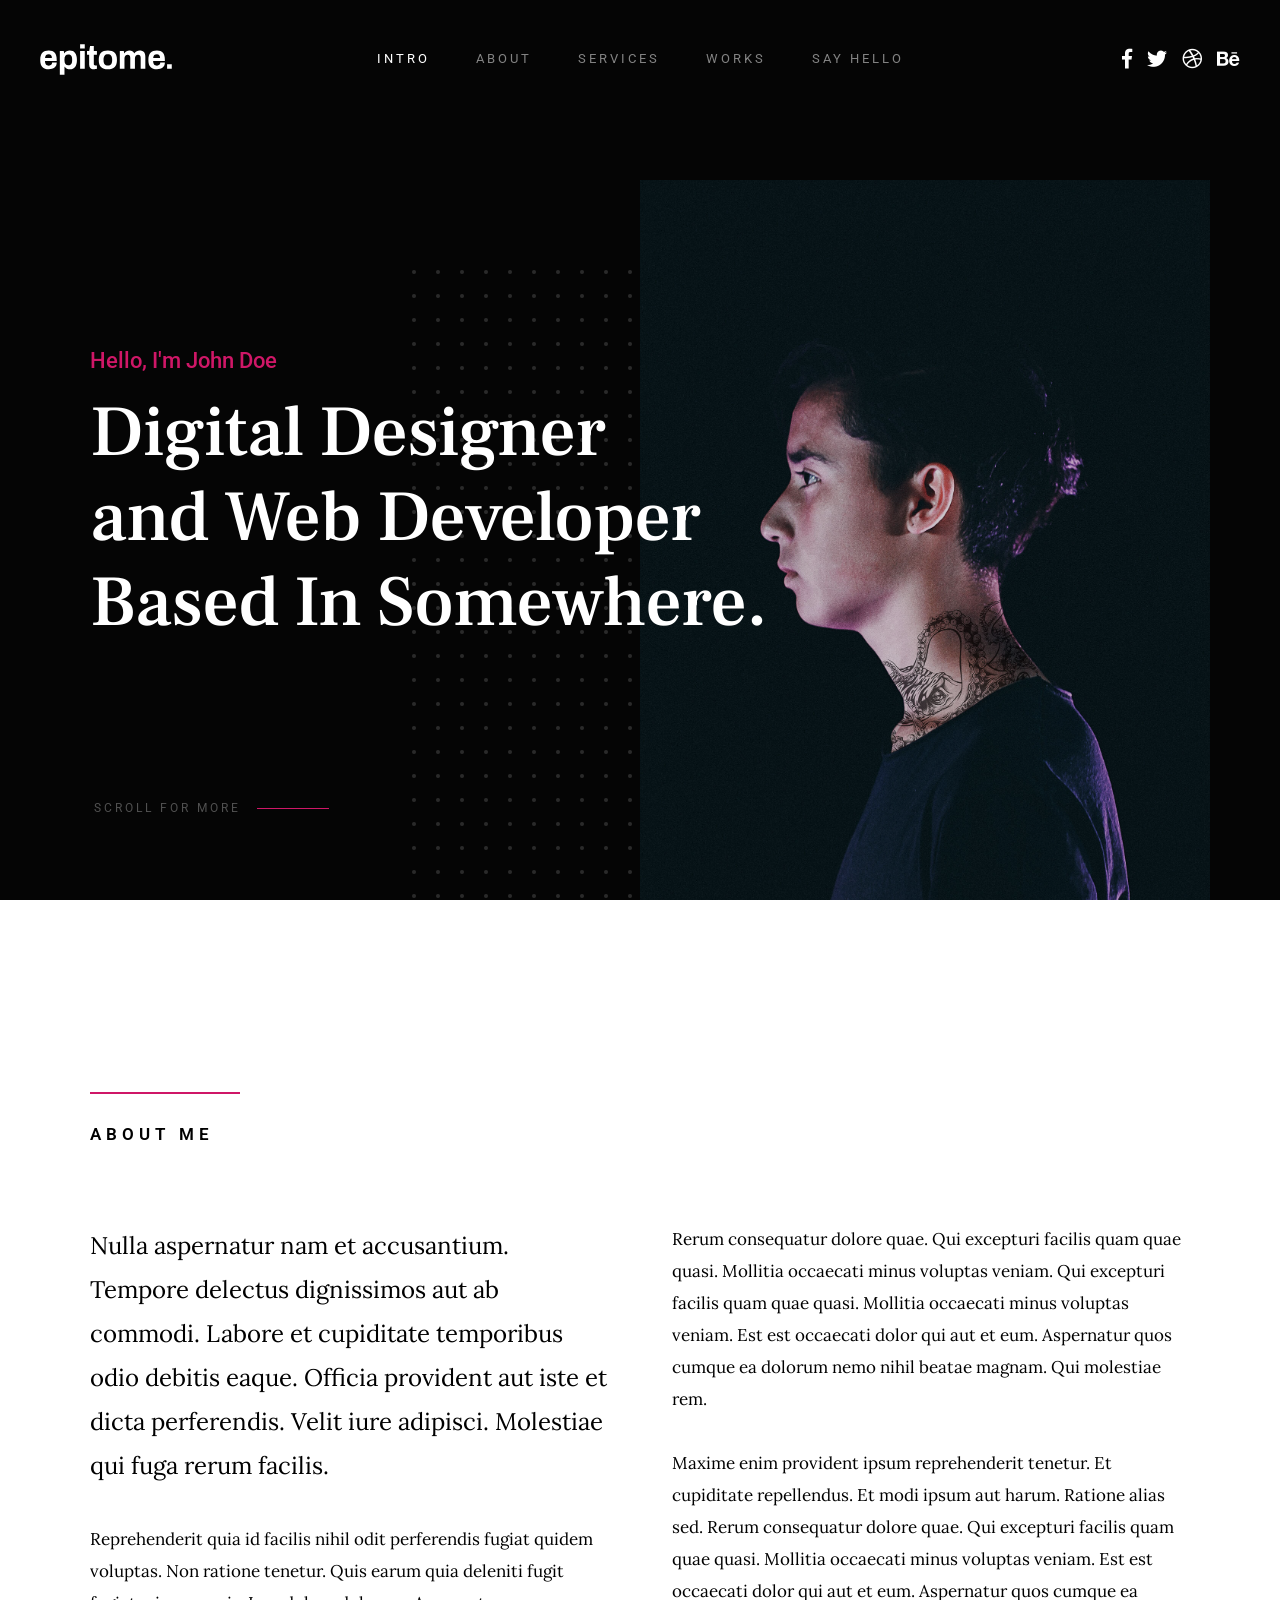
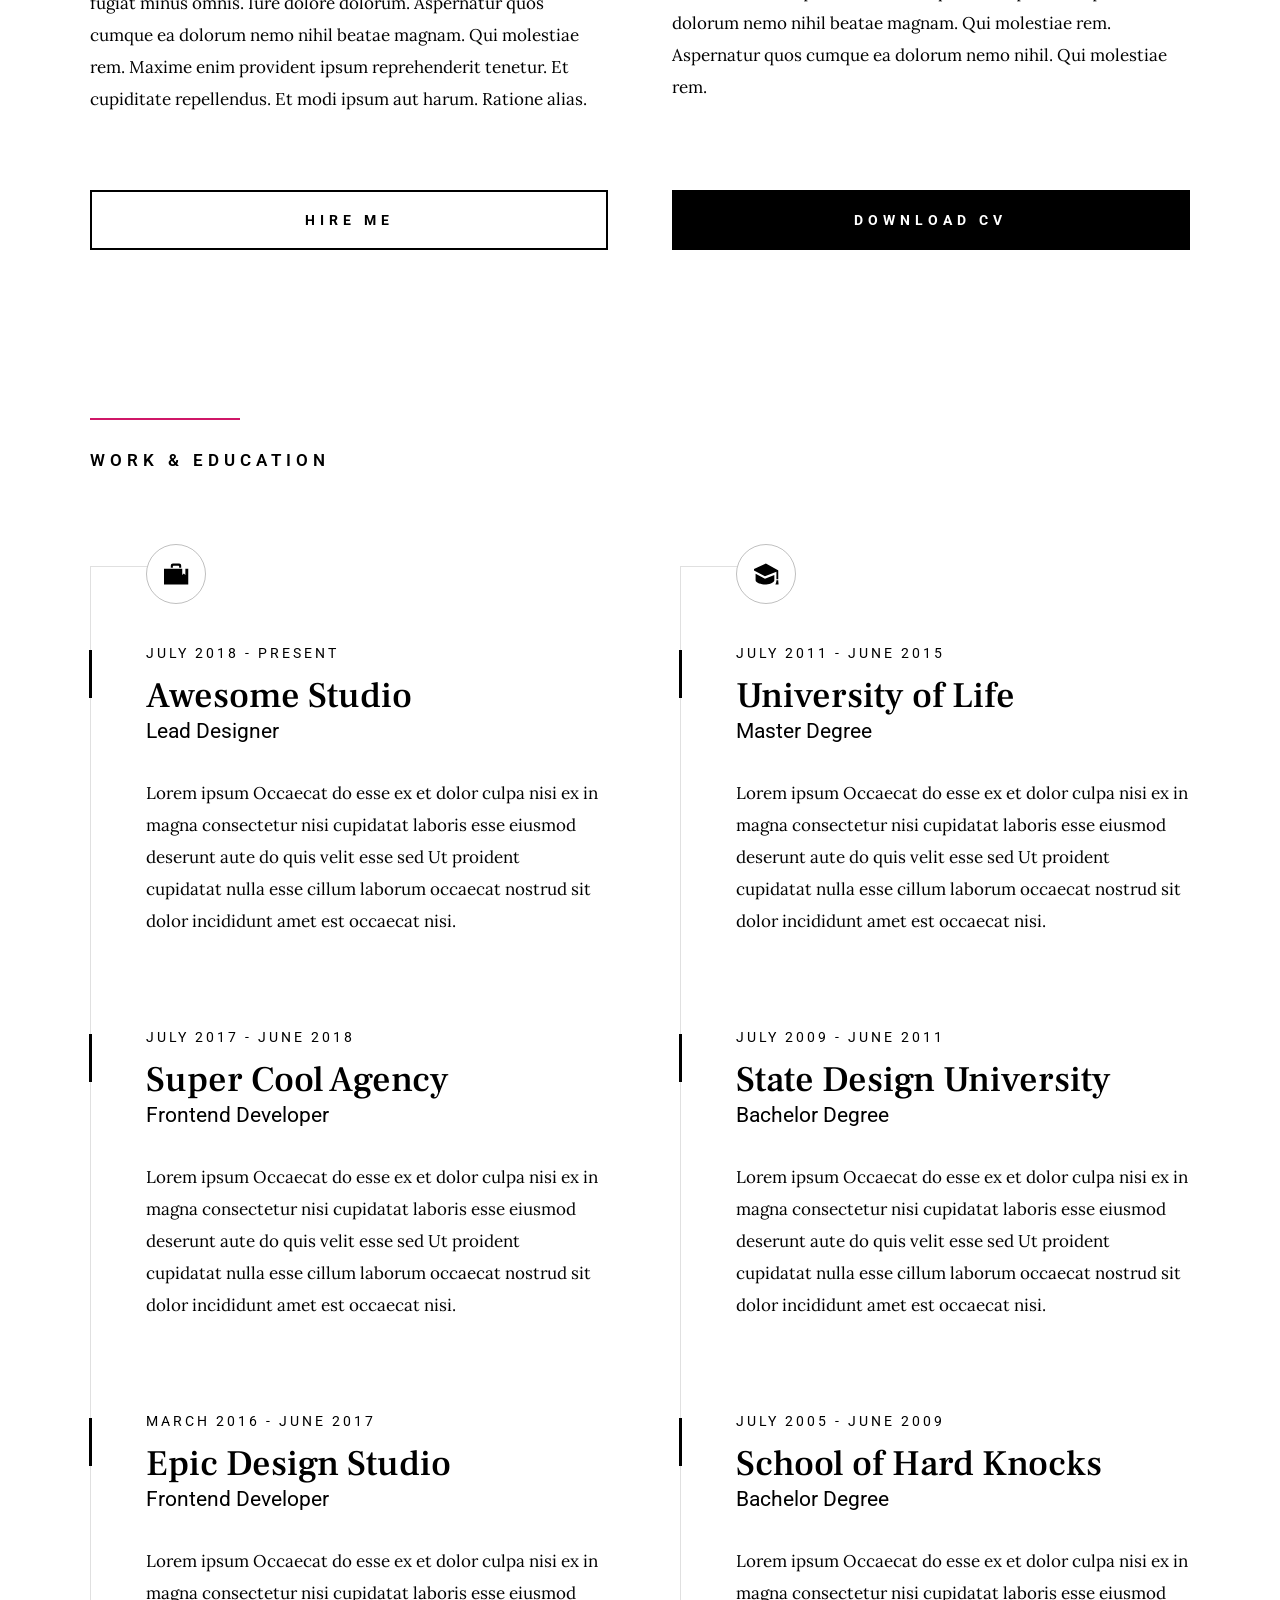
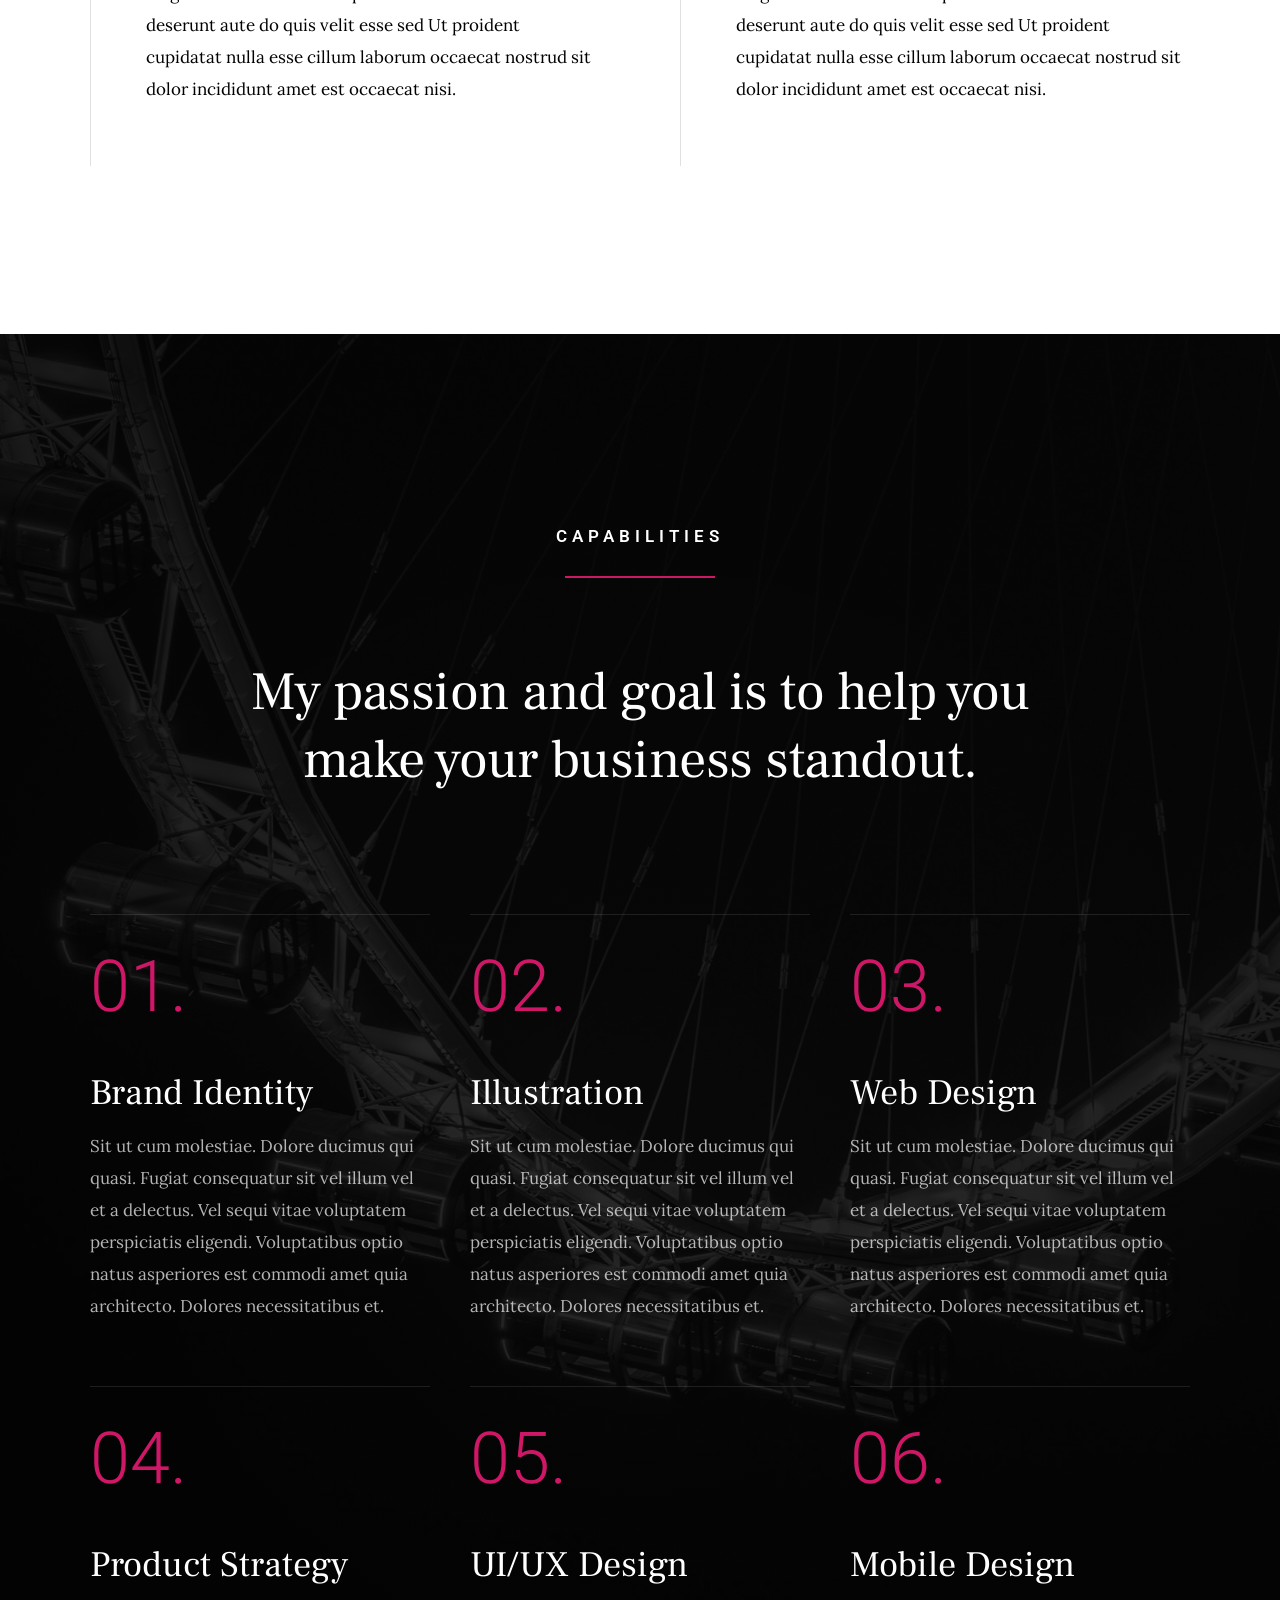
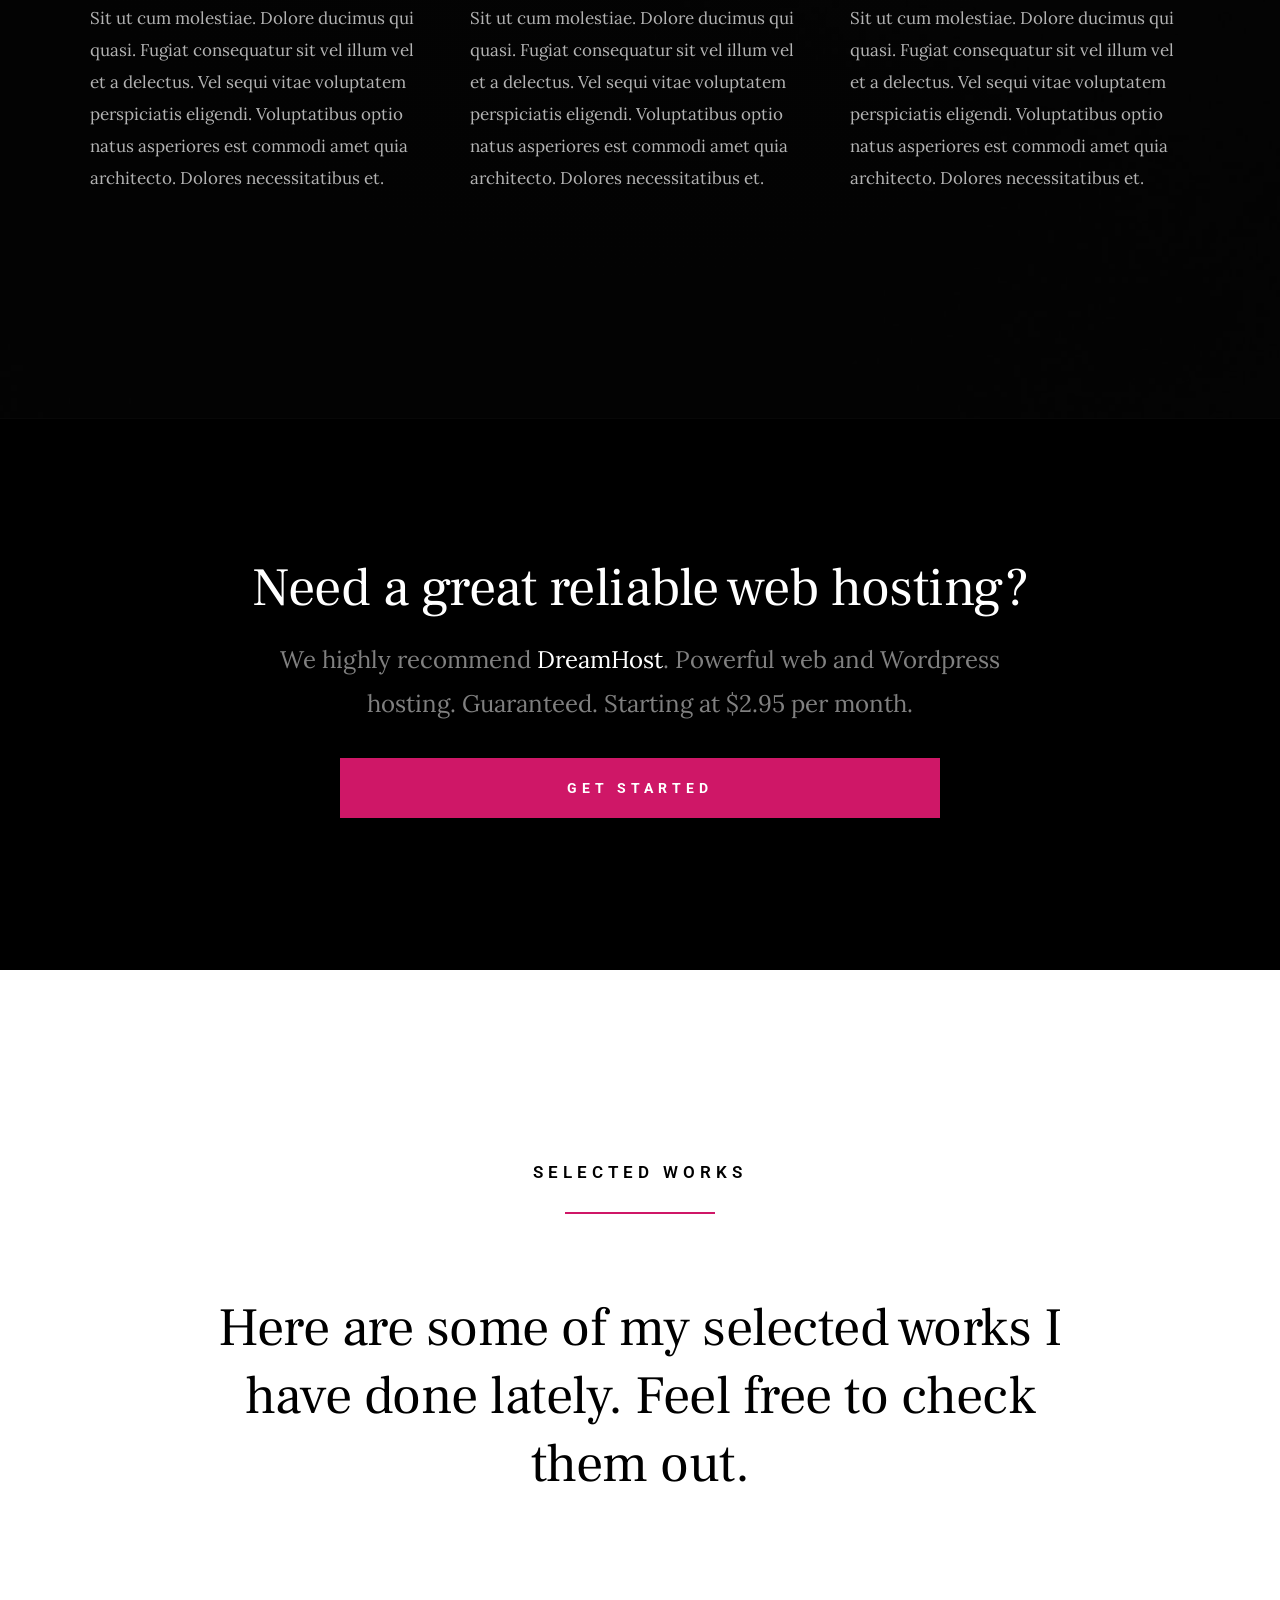
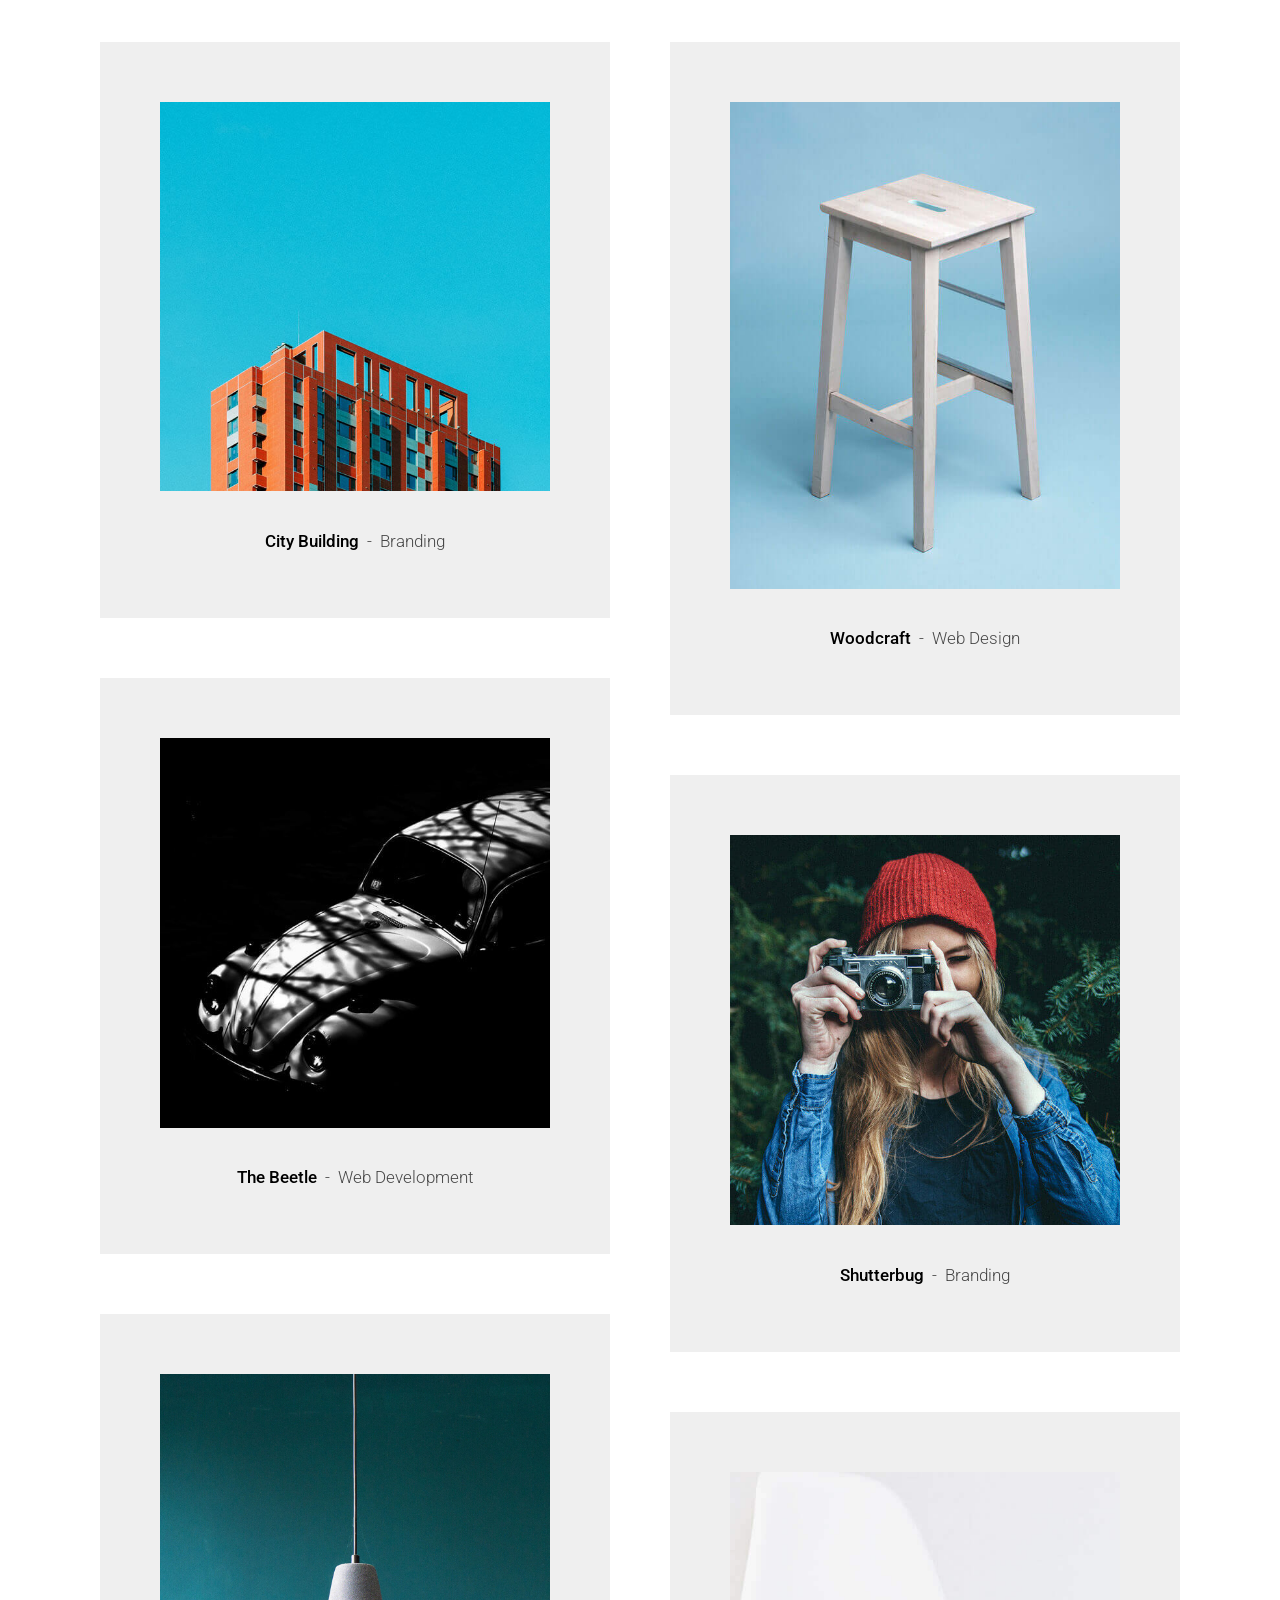
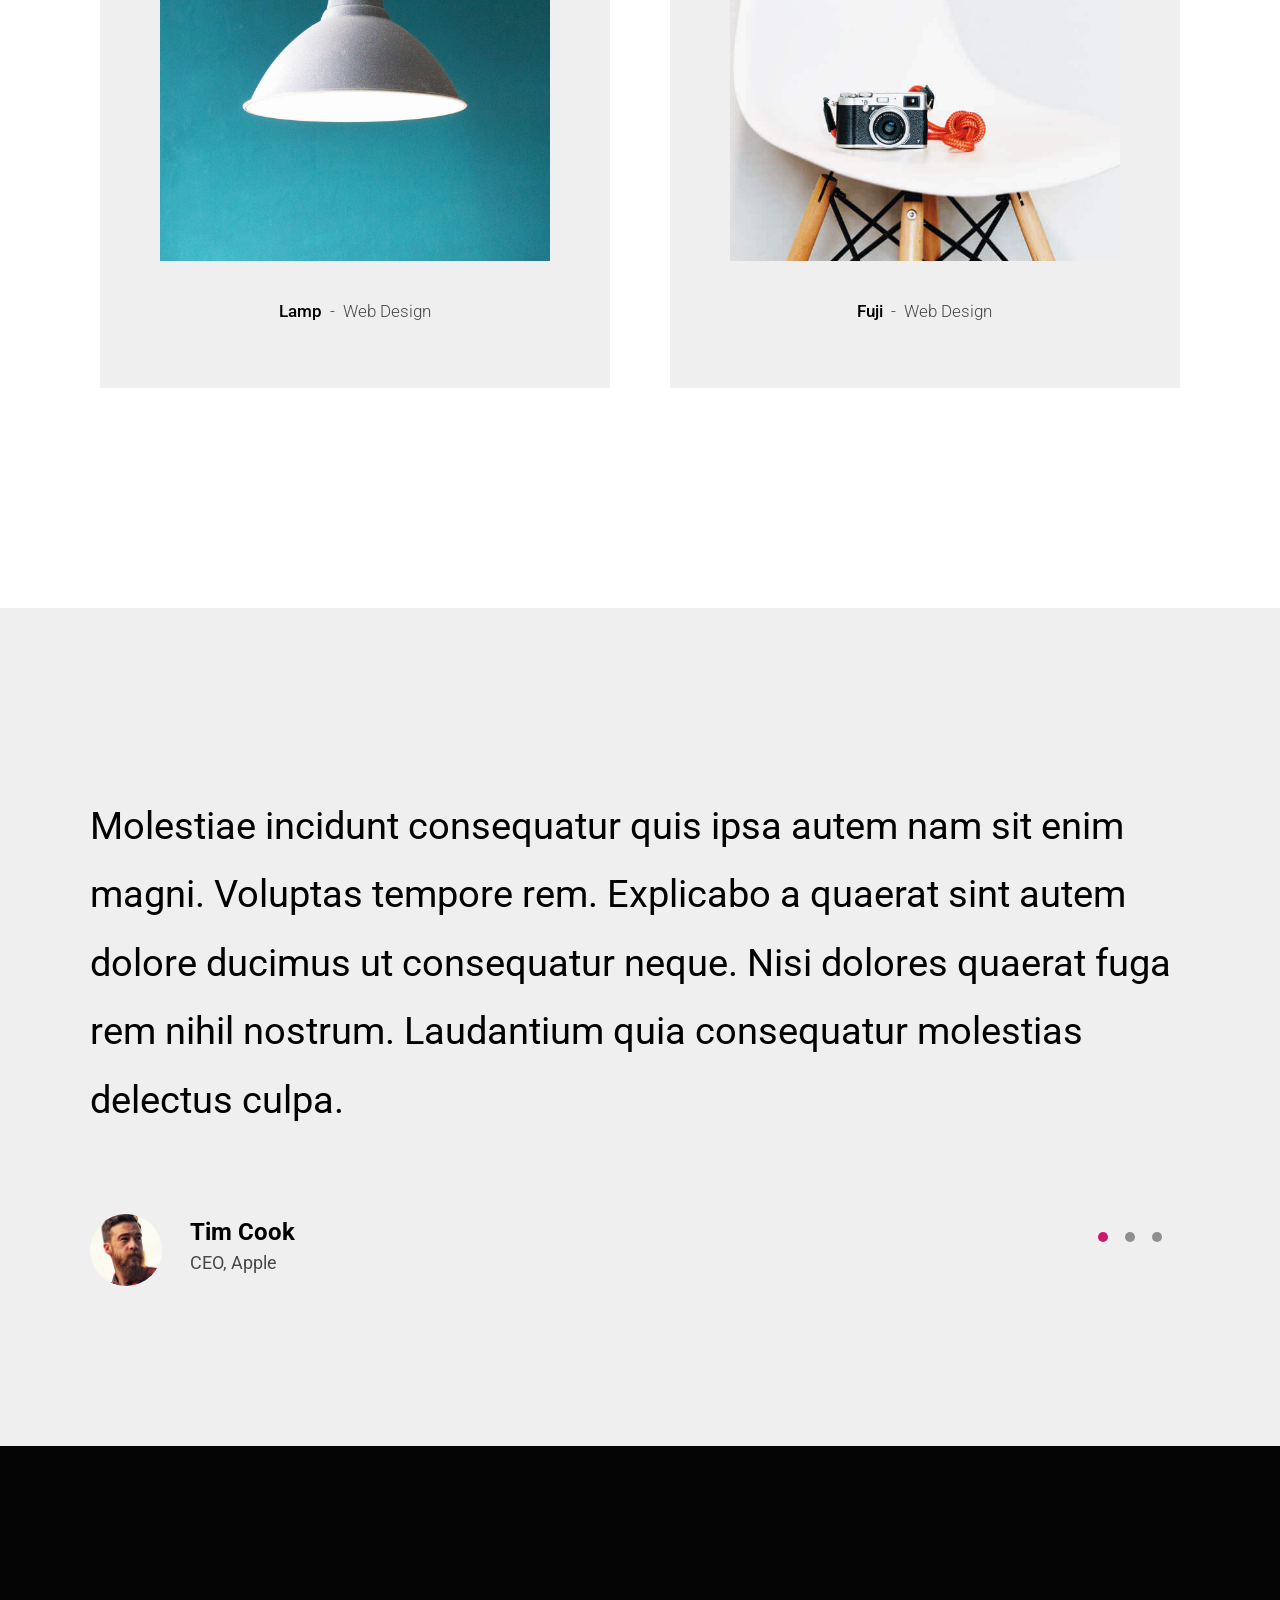
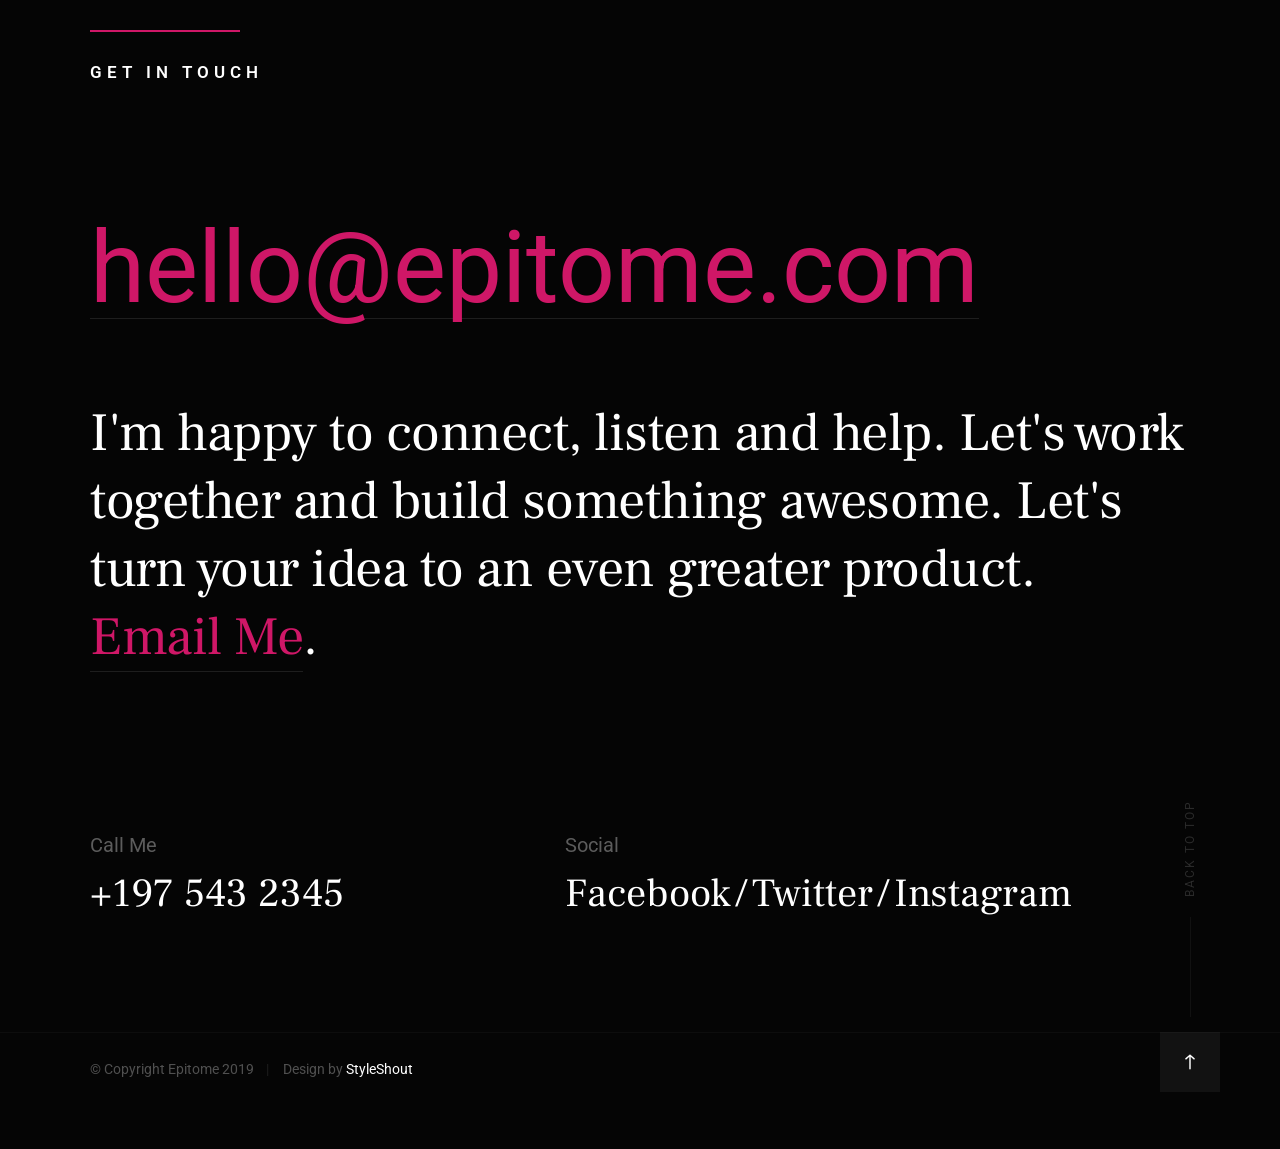
==== index.html @ 7c463dcb "pulled info" ====
<!DOCTYPE html>
<html class="no-js" lang="en">
<head>

    <!--- basic page needs
    ================================================== -->
    <meta charset="utf-8">
    <title>Epitome</title>
    <meta name="description" content="">
    <meta name="author" content="">

    <!-- mobile specific metas
    ================================================== -->
    <meta name="viewport" content="width=device-width, initial-scale=1">

    <!-- CSS
    ================================================== -->
    <link rel="stylesheet" href="css/base.css">
    <link rel="stylesheet" href="css/vendor.css">
    <link rel="stylesheet" href="css/main.css">

    <!-- script
    ================================================== -->
    <script src="js/modernizr.js"></script>
    <script src="js/pace.min.js"></script>

    <!-- favicons
    ================================================== -->
    <link rel="apple-touch-icon" sizes="180x180" href="apple-touch-icon.png">
    <link rel="icon" type="image/png" sizes="32x32" href="favicon-32x32.png">
    <link rel="icon" type="image/png" sizes="16x16" href="favicon-16x16.png">
    <link rel="manifest" href="site.webmanifest">

</head>

<body id="top">

    <div id="preloader">
        <div id="loader"></div>
    </div>

    <!-- site header
    ================================================== -->
    <header class="s-header">

        <div class="header-logo">
            <a class="site-logo" href="index.html">
                <img src="images/logo.svg" alt="Homepage">
            </a>
        </div>

        <nav class="header-nav-wrap">
            <ul class="header-main-nav">
                <li class="current"><a class="smoothscroll" href="#intro" title="intro">Intro</a></li>
                <li><a class="smoothscroll" href="#about" title="about">About</a></li>
                <li><a class="smoothscroll" href="#services" title="services">Services</a></li>
                <li><a class="smoothscroll" href="#works" title="works">Works</a></li>
                <li><a class="smoothscroll" href="#contact" title="contact us">Say Hello</a></li>	
            </ul>

            <ul class="header-social">
                <li><a href="#0"><i class="fab fa-facebook-f" aria-hidden="true"></i></a></li>
                <li><a href="#0"><i class="fab fa-twitter" aria-hidden="true"></i></a></li>
                <li><a href="#0"><i class="fab fa-dribbble" aria-hidden="true"></i></a></li>
                <li><a href="#0"><i class="fab fa-behance" aria-hidden="true"></i></a></li>
            </ul>
        </nav>

        <a class="header-menu-toggle" href="#"><span>Menu</span></a>

    </header> <!-- end s-header -->


    <!-- intro
    ================================================== -->
    <section id="intro" class="s-intro target-section">

        <div class="row intro-content">

            <div class="column large-9 mob-full intro-text">
                <h3>Hello, I'm John Doe</h3>
                <h1>
                    Digital Designer <br>
                    and Web Developer <br>
                    Based In Somewhere.
                </h1>
            </div>

            <div class="intro-scroll">
                <a href="#about" class="intro-scroll-link smoothscroll">
                    Scroll For More
                </a>
            </div>

            <div class="intro-grid"></div>
            <div class="intro-pic"></div>

        </div> <!-- end row -->

    </section> <!-- end intro -->


    <!-- about
    ================================================== -->
    <section id="about" class="s-about target-section">

        <div class="about-me">

            <div class="row heading-block" data-aos="fade-up">
                <div class="column large-full">
                    <h2 class="section-heading">About Me</h2>
                </div>
            </div>

            <div class="row about-me__content" data-aos="fade-up">
                <div class="column large-full about-me__text">
                    <p class="lead">
                    Nulla aspernatur nam et accusantium. Tempore delectus dignissimos aut
                    ab commodi. Labore et cupiditate temporibus odio debitis eaque. 
                    Officia provident aut iste et dicta perferendis. Velit iure adipisci. 
                    Molestiae qui fuga rerum facilis.
                    </p>

                    <p>
                    Reprehenderit quia id facilis nihil odit perferendis fugiat quidem voluptas. 
                    Non ratione tenetur. Quis earum quia deleniti fugit fugiat minus omnis. 
                    Iure dolore dolorum. Aspernatur quos cumque ea dolorum nemo nihil 
                    beatae magnam. Qui molestiae rem. Maxime enim provident ipsum reprehenderit tenetur. Et cupiditate 
                    repellendus. Et modi ipsum aut harum. Ratione alias.
                    </p>

                    <p>
                    Rerum consequatur dolore quae.
                    Qui excepturi facilis quam quae quasi. Mollitia occaecati minus voluptas veniam.
                    Qui excepturi facilis quam quae quasi. Mollitia occaecati minus voluptas veniam. Est est occaecati dolor 
                    qui aut et eum. Aspernatur quos cumque ea dolorum nemo nihil 
                    beatae magnam. Qui molestiae rem.
                    </p>

                    <p>
                    Maxime enim provident ipsum reprehenderit tenetur. Et cupiditate 
                    repellendus. Et modi ipsum aut harum. Ratione alias sed. Rerum 
                    consequatur dolore quae. Qui excepturi facilis quam quae quasi. 
                    Mollitia occaecati minus voluptas veniam. Est est occaecati dolor 
                    qui aut et eum. Aspernatur quos cumque ea dolorum nemo nihil 
                    beatae magnam. Qui molestiae rem. Aspernatur quos cumque ea dolorum 
                    nemo nihil. Qui molestiae rem.
                    </p>
                </div>
            </div>
    
            <div class="row about-me__buttons">
                <div class="column large-half tab-full" data-aos="fade-up">
                    <a href="#0" class="btn btn--stroke full-width">Hire Me</a>
                </div>
                <div class="column large-half tab-full" data-aos="fade-up">
                    <a href="#0" class="btn btn--primary full-width">Download CV</a>
                </div>
            </div>

        </div> <!-- end about-me -->

        <div class="about-experience">

            <div class="row heading-block" data-aos="fade-up">
                <div class="column large-full">
                    <h2 class="section-heading">Work & Education</h2>
                </div>
            </div>

            <div class="row about-experience__timeline">

                <div class="column large-half tab-full" data-aos="fade-up">
                    <div class="timeline">

                        <div class="timeline__icon-wrap">
                            <span class="timeline__icon timeline__icon--work"></span>
                        </div>

                        <div class="timeline__block">
                            <div class="timeline__bullet"></div>
                            <div class="timeline__header">
                                <p class="timeline__timeframe">July 2018 - Present</p>
                                <h3 class="item-title">Awesome Studio</h3>
                                <h5>Lead Designer</h5>
                            </div>
                            <div class="timeline__desc">
                                <p>Lorem ipsum Occaecat do esse ex et dolor culpa nisi ex in magna consectetur nisi cupidatat laboris esse eiusmod deserunt aute do quis velit esse sed Ut proident cupidatat nulla esse cillum laborum occaecat nostrud sit dolor incididunt amet est occaecat nisi.</p>
                            </div>
                        </div>

                        <div class="timeline__block">
                            <div class="timeline__bullet"></div>
                            <div class="timeline__header">
                                <p class="timeline__timeframe">July 2017 - June 2018</p>
                                <h3 class="item-title">Super Cool Agency</h3>
                                <h5>Frontend Developer</h5>
                            </div>
                            <div class="timeline__desc">
                                <p>Lorem ipsum Occaecat do esse ex et dolor culpa nisi ex in magna consectetur nisi cupidatat laboris esse eiusmod deserunt aute do quis velit esse sed Ut proident cupidatat nulla esse cillum laborum occaecat nostrud sit dolor incididunt amet est occaecat nisi.</p>
                            </div>
                        </div>

                        <div class="timeline__block">
                            <div class="timeline__bullet"></div>
                            <div class="timeline__header">
                                <p class="timeline__timeframe">March 2016 - June 2017</p>
                                <h3 class="item-title">Epic Design Studio</h3>
                                <h5>Frontend Developer</h5>
                            </div>
                            <div class="timeline__desc">
                                <p>Lorem ipsum Occaecat do esse ex et dolor culpa nisi ex in magna consectetur nisi cupidatat laboris esse eiusmod deserunt aute do quis velit esse sed Ut proident cupidatat nulla esse cillum laborum occaecat nostrud sit dolor incididunt amet est occaecat nisi.</p>
                            </div>
                        </div>

                    </div>
                </div>

                <div class="column large-half tab-full" data-aos="fade-up">
                    <div class="timeline">

                        <div class="timeline__icon-wrap">
                            <span class="timeline__icon timeline__icon--education"></span>
                        </div>

                        <div class="timeline__block">
                            <div class="timeline__bullet"></div>
                            <div class="timeline__header">
                                <p class="timeline__timeframe">July 2011 - June 2015</p>
                                <h3 class="item-title">University of Life</h3>
                                <h5>Master Degree</h5>
                            </div>
                            <div class="timeline__desc">
                                <p>Lorem ipsum Occaecat do esse ex et dolor culpa nisi ex in magna consectetur nisi cupidatat laboris esse eiusmod deserunt aute do quis velit esse sed Ut proident cupidatat nulla esse cillum laborum occaecat nostrud sit dolor incididunt amet est occaecat nisi.</p>
                            </div>
                        </div>

                        <div class="timeline__block">
                            <div class="timeline__bullet"></div>
                            <div class="timeline__header">
                                <p class="timeline__timeframe">July 2009 - June 2011</p>
                                <h3 class="item-title">State Design University</h3>
                                <h5>Bachelor Degree</h5>
                            </div>
                            <div class="timeline__desc">
                                <p>Lorem ipsum Occaecat do esse ex et dolor culpa nisi ex in magna consectetur nisi cupidatat laboris esse eiusmod deserunt aute do quis velit esse sed Ut proident cupidatat nulla esse cillum laborum occaecat nostrud sit dolor incididunt amet est occaecat nisi.</p>
                            </div>
                        </div>

                        <div class="timeline__block">
                            <div class="timeline__bullet"></div>
                            <div class="timeline__header">
                                <p class="timeline__timeframe">July 2005 - June 2009</p>
                                <h3 class="item-title">School of Hard Knocks</h3>
                                <h5>Bachelor Degree</h5>
                            </div>
                            <div class="timeline__desc">
                                <p>Lorem ipsum Occaecat do esse ex et dolor culpa nisi ex in magna consectetur nisi cupidatat laboris esse eiusmod deserunt aute do quis velit esse sed Ut proident cupidatat nulla esse cillum laborum occaecat nostrud sit dolor incididunt amet est occaecat nisi.</p>
                            </div>
                        </div>

                    </div>
                </div>
            </div>

        </div> <!-- end about-experience -->

    </section> <!-- end s-about -->


    <!-- services
    ================================================== -->
    <section id="services" class="s-services ss-dark target-section">

        <div class="shadow-overlay"></div>

        <div class="row heading-block heading-block--center" data-aos="fade-up">
            <div class="column large-full">
                <h2 class="section-heading section-heading--centerbottom">Capabilities</h2>

                <p class="section-desc">
                    My passion and goal is to help you make your business standout.
                </p>
            </div>
        </div> <!-- end heading-block -->

        <div class="row services-list block-large-1-3 block-medium-1-2 block-tab-full">

            <div class="column item-service" data-aos="fade-up">
                <div class="item-service__content">
                    <h4 class="item-title">Brand Identity</h4>
                    <p>
                    Sit ut cum molestiae. Dolore ducimus qui quasi. Fugiat consequatur sit vel illum vel et 
                    a delectus. Vel sequi vitae voluptatem perspiciatis eligendi. Voluptatibus optio natus 
                    asperiores est commodi amet quia architecto. Dolores necessitatibus et.
                    </p>
                </div>
            </div>

            <div class="column item-service" data-aos="fade-up">
                <div class="item-service__content">
                    <h4 class="item-title">Illustration</h4>
                    <p>
                    Sit ut cum molestiae. Dolore ducimus qui quasi. Fugiat consequatur sit vel illum vel et 
                    a delectus. Vel sequi vitae voluptatem perspiciatis eligendi. Voluptatibus optio natus 
                    asperiores est commodi amet quia architecto. Dolores necessitatibus et.
                    </p>
                </div>
            </div>

            <div class="column item-service" data-aos="fade-up">
                <div class="item-service__content">
                    <h4 class="item-title">Web Design</h4>
                    <p>
                    Sit ut cum molestiae. Dolore ducimus qui quasi. Fugiat consequatur sit vel illum vel et 
                    a delectus. Vel sequi vitae voluptatem perspiciatis eligendi. Voluptatibus optio natus 
                    asperiores est commodi amet quia architecto. Dolores necessitatibus et.
                    </p>
                </div>
            </div>

            <div class="column item-service" data-aos="fade-up">
                <div class="item-service__content">
                    <h4 class="item-title">Product Strategy</h4>
                    <p>
                    Sit ut cum molestiae. Dolore ducimus qui quasi. Fugiat consequatur sit vel illum vel et 
                    a delectus. Vel sequi vitae voluptatem perspiciatis eligendi. Voluptatibus optio natus 
                    asperiores est commodi amet quia architecto. Dolores necessitatibus et.
                    </p>
                </div>
            </div>

            <div class="column item-service" data-aos="fade-up">
                <div class="item-service__content">
                    <h4 class="item-title">UI/UX Design</h4>
                    <p>
                    Sit ut cum molestiae. Dolore ducimus qui quasi. Fugiat consequatur sit vel illum vel et 
                    a delectus. Vel sequi vitae voluptatem perspiciatis eligendi. Voluptatibus optio natus 
                    asperiores est commodi amet quia architecto. Dolores necessitatibus et.
                    </p>
                </div>
            </div>

            <div class="column item-service" data-aos="fade-up">
                <div class="item-service__content">
                    <h4 class="item-title">Mobile Design</h4>
                    <p>
                    Sit ut cum molestiae. Dolore ducimus qui quasi. Fugiat consequatur sit vel illum vel et 
                    a delectus. Vel sequi vitae voluptatem perspiciatis eligendi. Voluptatibus optio natus 
                    asperiores est commodi amet quia architecto. Dolores necessitatibus et.
                    </p>
                </div>
            </div>

        </div> <!-- end services-list -->

    </section> <!-- end s-services -->


    <!-- CTA
    ================================================== -->
    <section class="s-cta ss-dark">

        <div class="row heading-block heading-block--center" data-aos="fade-up">
            <div class="column large-full">
                <h2 class="section-desc">
                    Need a great reliable web hosting?
                </h2>
            </div>
        </div> <!-- end heading-block -->

        <div class="row cta-content" data-aos="fade-up">
            <div class="column large-full">
                <p>
                We highly recommend <a href="https://www.dreamhost.com/r.cgi?287326">DreamHost</a>.
                Powerful web and Wordpress hosting. Guaranteed.
                Starting at $2.95 per month.
                </p>

                <a href="https://www.dreamhost.com/r.cgi?287326" class="btn full-width">Get Started</a>
            </div>
        </div> <!-- end ad-content -->

    </section> <!-- end s-cta -->


    <!-- works
    ================================================== -->
    <section id="works" class="s-works target-section">

        <div class="row heading-block heading-block--center" data-aos="fade-up">
            <div class="column large-full">
                <h2 class="section-heading section-heading--centerbottom">Selected Works</h2>
                <p class="section-desc">
                    Here are some of my selected works I have done lately. Feel free to 
                    check them out.
                </p>
            </div>
        </div> <!-- end heading-block -->

        <div class="masonry-wrap">

            <div class="masonry">
                <div class="grid-sizer"></div>
    
                <div class="masonry__brick" data-aos="fade-up">
                    <div class="item-folio">
                        <div class="item-folio__thumb">
                            <a href="images/portfolio/gallery/g-city-building.jpg" class="thumb-link" title="Shutterbug" data-size="1050x700">
                                <img src="images/portfolio/city-building.jpg" 
                                     srcset="images/portfolio/city-building.jpg 1x, images/portfolio/city-building@2x.jpg 2x" alt="">
                            </a>    
                            <a href="https://www.behance.net/" class="item-folio__project-link" title="Project link" target="_blank"></a>
                        </div>
    
                        <div class="item-folio__text">
                            <h4 class="item-folio__title">
                                City Building
                            </h4>
                            <p class="item-folio__cat">
                                Branding
                            </p>
                        </div>
    
                        <div class="item-folio__caption">
                            <p>Vero molestiae sed aut natus excepturi. Et tempora numquam. Temporibus iusto quo.Unde dolorem corrupti neque nisi.</p>
                        </div>
                    </div>
                </div> <!-- end masonry__brick -->
    
                <div class="masonry__brick" data-aos="fade-up">
                    <div class="item-folio">
                        <div class="item-folio__thumb">
                            <a href="images/portfolio/gallery/g-woodcraft.jpg" class="thumb-link" title="Woodcraft" data-size="1050x700">
                                <img src="images/portfolio/woodcraft.jpg" 
                                     srcset="images/portfolio/woodcraft.jpg 1x, images/portfolio/woodcraft@2x.jpg 2x" alt="">
                            </a>
                            <a href="https://www.behance.net/" class="item-folio__project-link" title="Project link" target="_blank"></a>
                        </div>
                        <div class="item-folio__text">
                            <h4 class="item-folio__title">
                                Woodcraft
                            </h4>
                            <p class="item-folio__cat">
                                Web Design
                            </p>
                        </div>
                        <div class="item-folio__caption">
                            <p>Vero molestiae sed aut natus excepturi. Et tempora numquam. Temporibus iusto quo.Unde dolorem corrupti neque nisi.</p>
                        </div>
                    </div>
                </div> <!-- end masonry__brick -->

                <div class="masonry__brick" data-aos="fade-up">
                    <div class="item-folio">
                            
                        <div class="item-folio__thumb">
                            <a href="images/portfolio/gallery/g-beetle.jpg" class="thumb-link" title="The Beetle Car" data-size="1050x700">
                                <img src="images/portfolio/the-beetle.jpg"
                                     srcset="images/portfolio/the-beetle.jpg 1x, images/portfolio/the-beetle@2x.jpg 2x" alt="">
                            </a>
                            <a href="https://www.behance.net/" class="item-folio__project-link" title="Project link" target="_blank"></a>
                        </div>
                        <div class="item-folio__text">
                            <h4 class="item-folio__title">
                                The Beetle
                            </h4>
                            <p class="item-folio__cat">
                                Web Development
                            </p>
                        </div>
                        <div class="item-folio__caption">
                            <p>Vero molestiae sed aut natus excepturi. Et tempora numquam. Temporibus iusto quo.Unde dolorem corrupti neque nisi.</p>
                        </div>
                    </div>
                </div> <!-- end masonry__brick -->

                <div class="masonry__brick" data-aos="fade-up">
                    <div class="item-folio">
                        <div class="item-folio__thumb">
                            <a href="images/portfolio/gallery/g-shutterbug.jpg" class="thumb-link" title="Grow Green" data-size="1050x700">
                                <img src="images/portfolio/shutterbug.jpg" 
                                     srcset="images/portfolio/shutterbug.jpg 1x, images/portfolio/shutterbug@2x.jpg 2x" alt="">
                            </a>
                            <a href="https://www.behance.net/" class="item-folio__project-link" title="Project link" target="_blank"></a>
                        </div>
                        <div class="item-folio__text">
                            <h4 class="item-folio__title">
                                Shutterbug
                            </h4>
                            <p class="item-folio__cat">
                                Branding
                            </p>
                        </div>
                        <div class="item-folio__caption">
                            <p>Vero molestiae sed aut natus excepturi. Et tempora numquam. Temporibus iusto quo.Unde dolorem corrupti neque nisi.</p>
                        </div>
                    </div>
                </div> <!-- end masonry__brick -->

                <div class="masonry__brick" data-aos="fade-up">
                    <div class="item-folio">
                            
                        <div class="item-folio__thumb">
                            <a href="images/portfolio/gallery/g-lamp.jpg" class="thumb-link" title="Guitarist" data-size="1050x700">
                                <img src="images/portfolio/lamp.jpg" 
                                     srcset="images/portfolio/lamp.jpg 1x, images/portfolio/lamp@2x.jpg 2x" alt="">
                            </a>
                            <a href="https://www.behance.net/" class="item-folio__project-link" title="Project link" target="_blank"></a>
                        </div>
                        <div class="item-folio__text">
                            <h4 class="item-folio__title">
                                Lamp
                            </h4>
                            <p class="item-folio__cat">
                                Web Design
                            </p>
                        </div>
                        <div class="item-folio__caption">
                            <p>Vero molestiae sed aut natus excepturi. Et tempora numquam. Temporibus iusto quo.Unde dolorem corrupti neque nisi.</p>
                        </div>
                    </div>
                </div> <!-- end masonry__brick -->
        
                <div class="masonry__brick" data-aos="fade-up">
                    <div class="item-folio">
                            
                        <div class="item-folio__thumb">
                            <a href="images/portfolio/gallery/g-fuji.jpg" class="thumb-link" title="Palmeira" data-size="1050x700">
                                <img src="images/portfolio/fuji.jpg"
                                     srcset="images/portfolio/fuji.jpg 1x, images/portfolio/fuji@2x.jpg 2x" alt="">
                            </a>
                            <a href="https://www.behance.net/" class="item-folio__project-link" title="Project link" target="_blank"></a>
                        </div>
                        <div class="item-folio__text">
                            <h4 class="item-folio__title">
                                Fuji
                            </h4>
                            <p class="item-folio__cat">
                                Web Design
                            </p>
                        </div>
                        <div class="item-folio__caption">
                            <p>Vero molestiae sed aut natus excepturi. Et tempora numquam. Temporibus iusto quo.Unde dolorem corrupti neque nisi.</p>
                        </div>
                    </div>
                </div> <!-- end masonry__brick -->

            </div> <!-- end masonry -->

        </div> <!-- end masonry-wrap -->

    </section> <!-- end s-work -->


    <!-- testimonies
    ================================================== -->
    <section class="s-testimonials">
    
        <div class="row testimonials" data-aos="fade-up">

            <div class="column large-full testimonials__slider">

                <div class="testimonials__slide">
                    <p>Molestiae incidunt consequatur quis ipsa autem nam sit enim magni. Voluptas tempore rem. 
                    Explicabo a quaerat sint autem dolore ducimus ut consequatur neque.  Nisi dolores quaerat fuga rem nihil nostrum.
                    Laudantium quia consequatur molestias delectus culpa.</p>
                    <div class="testimonials__info">
                        <img src="images/avatars/user-02.jpg" alt="Author image" class="testimonials__avatar">
                        <cite class="testimonials__cite">
                            <strong>Tim Cook</strong>
                            <span>CEO, Apple</span>
                        </cite>
                    </div>
                </div> <!-- end testimonials__slide -->

                <div class="testimonials__slide">
                    <p>Excepturi nam cupiditate culpa doloremque deleniti repellat. Veniam quos repellat voluptas animi adipisci.
                    Nisi eaque consequatur. Voluptatem dignissimos ut ducimus accusantium perspiciatis.
                        Quasi voluptas eius distinctio. Atque eos maxime.</p>
                    <div class="testimonials__info">
                        <img src="images/avatars/user-01.jpg" alt="Author image" class="testimonials__avatar">
                        <cite class="testimonials__cite">
                            <strong>Sundar Pichai</strong>
                            <span>CEO, Google</span>
                        </cite>
                    </div>
                </div> <!-- end testimonials__slide -->

                <div class="testimonials__slide">
                    <p>Repellat dignissimos libero. Qui sed at corrupti expedita voluptas odit. Nihil ea quia nesciunt. Ducimus aut sed ipsam.  
                    Autem eaque officia cum exercitationem sunt voluptatum accusamus. Quasi voluptas eius distinctio.
                    Voluptatem dignissimos ut.</p>
                    <div class="testimonials__info">
                        <img src="images/avatars/user-04.jpg" alt="Author image" class="testimonials__avatar">
                        <cite class="testimonials__cite">
                            <strong>Satya Nadella</strong>
                            <span>CEO, Microsoft</span>
                        </cite>
                    </div>
                </div> <!-- end testimonials__slide -->
                
            </div> <!-- end testimonials__slider -->

        </div> <!-- end testimonials -->

    </section> <!-- end s-testimonials -->


    <!-- contact
    ================================================== -->
    <section id="contact" class="s-contact ss-dark target-section">

        <div class="row heading-block" data-aos="fade-up">
            <div class="column large-full">
                <h2 class="section-heading">Get In Touch</h2>
            </div>
        </div>

        <div class="row contact-main" data-aos="fade-up">
            <div class="column large-full">
                <p class="contact-email">
                    <a href="mailto:#0">hello@epitome.com</a>
                </p>

                <p class="section-desc">
                I'm happy to connect, listen and help. Let's work together and build
                something awesome. Let's turn your idea to an even greater product.
                <a href="mailto:#0">Email Me</a>.
                </p>
            </div>
        </div>

        <div class="row contact-infos" data-aos="fade-up" data-aos-anchor=".contact-main">

            <div class="column large-5 medium-full contact-phone">
                <h4>Call Me</h4>
                <a href="tel:197-543-2345">+197 543 2345</a>
            </div>

            <div class="column large-7 medium-full contact-social">
                <h4>Social</h4>
                <ul>
                    <li><a href="#0" title="Facebook">Facebook</a></li>
                    <li><a href="#0" title="Twitter">Twitter</a></li>
                    <li><a href="#0" title="Instagram">Instagram</a></li>
                </ul>
            </div>

        </div> <!-- end contact-infos -->

    </section> <!-- end s-contact -->


    <!-- footer
    ================================================== -->
    <footer>
        <div class="row">
            <div class="column large-full ss-copyright">
                <span>© Copyright Epitome 2019</span> 
                <span>Design by <a href="https://www.styleshout.com/">StyleShout</a></span>
            </div>            

            <div class="ss-go-top">
                <a class="smoothscroll" title="Back to Top" href="#top"></a>
            </div>
        </div>
    </footer>


    <!-- photoswipe background
    ================================================== -->
    <div aria-hidden="true" class="pswp" role="dialog" tabindex="-1">

        <div class="pswp__bg"></div>
        <div class="pswp__scroll-wrap">

            <div class="pswp__container">
                <div class="pswp__item"></div>
                <div class="pswp__item"></div>
                <div class="pswp__item"></div>
            </div>

            <div class="pswp__ui pswp__ui--hidden">
                <div class="pswp__top-bar">
                    <div class="pswp__counter"></div><button class="pswp__button pswp__button--close" title="Close (Esc)"></button> <button class="pswp__button pswp__button--share" title=
                    "Share"></button> <button class="pswp__button pswp__button--fs" title="Toggle fullscreen"></button> <button class="pswp__button pswp__button--zoom" title=
                    "Zoom in/out"></button>
                    <div class="pswp__preloader">
                        <div class="pswp__preloader__icn">
                            <div class="pswp__preloader__cut">
                                <div class="pswp__preloader__donut"></div>
                            </div>
                        </div>
                    </div>
                </div>
                <div class="pswp__share-modal pswp__share-modal--hidden pswp__single-tap">
                    <div class="pswp__share-tooltip"></div>
                </div><button class="pswp__button pswp__button--arrow--left" title="Previous (arrow left)"></button> <button class="pswp__button pswp__button--arrow--right" title=
                "Next (arrow right)"></button>
                <div class="pswp__caption">
                    <div class="pswp__caption__center"></div>
                </div>
            </div>

        </div>

    </div><!-- end photoSwipe background -->


    <!-- Java Script
    ================================================== -->
    <script src="js/jquery-3.2.1.min.js"></script>
    <script src="js/plugins.js"></script>
    <script src="js/main.js"></script>

</body>
---- css/base.css ----
/* =================================================================== 
 *
 *  Epitome Base Stylesheet
 *  Template Ver. 1.0.0
 *  04-22-2019
 *  ------------------------------------------------------------------
 *
 *  TOC:
 *  # imports
 *  # normalize
 *  # basic/base setup styles
 *	# grid v2 
 *		## medium screen devices
 *		## tablets
 *		## mobile devices
 *		## small mobile devices <= 400px	
 *	# block grids
 *		## block grids - medium screen devices
 *		## block grids - tablets
 *		## block grids - mobile devices
 *		## block grids - small mobile devices <= 400px
 *	# MISC
 *
 * =================================================================== */


/* ===================================================================
 * # imports 
 *
 * ------------------------------------------------------------------- */
@import url("https://fonts.googleapis.com/css?family=Frank+Ruhl+Libre:400,500|Lora:400,400i,700,700i|Roboto:300,400,500,600,700");
@import url("font-awesome/css/fontawesome-all.css");


/* ==========================================================================
 * # normalize
 * normalize.css v8.0.1 | MIT License |
 * github.com/necolas/normalize.css
 *
 * -------------------------------------------------------------------------- */

/* ------------------------------------------------------------------- 
 * ## document
 * ------------------------------------------------------------------- */

/* 1. Correct the line height in all browsers.
 * 2. Prevent adjustments of font size after orientation changes in iOS.*/
html {
	line-height: 1.15;  /* 1 */
	-webkit-text-size-adjust: 100%;  /* 2 */
}

/* ------------------------------------------------------------------- 
 * ## sections
 * ------------------------------------------------------------------- */

/* Remove the margin in all browsers. */
body {
	margin: 0;
}

/* Render the `main` element consistently in IE. */
main {
	display: block;
}

/* Correct the font size and margin on `h1` elements within `section` and
 * `article` contexts in Chrome, Firefox, and Safari. */
h1 {
	font-size: 2em;
	margin: 0.67em 0;
}

/* ------------------------------------------------------------------- 
 * ## grouping
 * ------------------------------------------------------------------- */

/* 1. Add the correct box sizing in Firefox.
 * 2. Show the overflow in Edge and IE. */
hr {
	box-sizing: content-box;  /* 1 */
	height: 0;  /* 1 */
	overflow: visible;  /* 2 */
}

/* 1. Correct the inheritance and scaling of font size in all browsers.
 * 2. Correct the odd `em` font sizing in all browsers. */
pre {
	font-family: monospace, monospace;  /* 1 */
	font-size: 1em;  /* 2 */
}

/* ------------------------------------------------------------------- 
 * ## text-level semantics
 * ------------------------------------------------------------------- */

/* Remove the gray background on active links in IE 10. */
a {
	background-color: transparent;
}

/* 1. Remove the bottom border in Chrome 57-
 * 2. Add the correct text decoration in Chrome, Edge, IE, Opera, and Safari. */
abbr[title] {
	border-bottom: none;  /* 1 */
	text-decoration: underline;  /* 2 */
	text-decoration: underline dotted;  /* 2 */
}

/* Add the correct font weight in Chrome, Edge, and Safari. */
b,
strong {
	font-weight: bolder;
}

/* 1. Correct the inheritance and scaling of font size in all browsers.
 * 2. Correct the odd `em` font sizing in all browsers. */
code,
kbd,
samp {
	font-family: monospace, monospace;  /* 1 */
	font-size: 1em;  /* 2 */
}

/* Add the correct font size in all browsers. */
small {
	font-size: 80%;
}

/* Prevent `sub` and `sup` elements from affecting the line height in
 * all browsers. */
sub,
sup {
	font-size: 75%;
	line-height: 0;
	position: relative;
	vertical-align: baseline;
}

sub {
	bottom: -0.25em;
}

sup {
	top: -0.5em;
}

/* ------------------------------------------------------------------- 
 * ## embedded content
 * ------------------------------------------------------------------- */

/* Remove the border on images inside links in IE 10. */
img {
	border-style: none;
}

/* ------------------------------------------------------------------- 
 * ## forms
 * ------------------------------------------------------------------- */

/* 1. Change the font styles in all browsers.
 * 2. Remove the margin in Firefox and Safari. */
button,
input,
optgroup,
select,
textarea {
	font-family: inherit;  /* 1 */
	font-size: 100%;  /* 1 */
	line-height: 1.15;  /* 1 */
	margin: 0;  /* 2 */
}

/* Show the overflow in IE.
 * 1. Show the overflow in Edge. */
button,
input {

	/* 1 */
	overflow: visible;
}

/* Remove the inheritance of text transform in Edge, Firefox, and IE.
 * 1. Remove the inheritance of text transform in Firefox. */
button,
select {

	/* 1 */
	text-transform: none;
}

/* Correct the inability to style clickable types in iOS and Safari. */
button,
[type="button"],
[type="reset"],
[type="submit"] {
	-webkit-appearance: button;
}

/* Remove the inner border and padding in Firefox. */
button::-moz-focus-inner,
[type="button"]::-moz-focus-inner,
[type="reset"]::-moz-focus-inner,
[type="submit"]::-moz-focus-inner {
	border-style: none;
	padding: 0;
}

/* Restore the focus styles unset by the previous rule. */
button:-moz-focusring,
[type="button"]:-moz-focusring,
[type="reset"]:-moz-focusring,
[type="submit"]:-moz-focusring {
	outline: 1px dotted ButtonText;
}

/* Correct the padding in Firefox. */
fieldset {
	padding: 0.35em 0.75em 0.625em;
}

/* 1. Correct the text wrapping in Edge and IE.
 * 2. Correct the color inheritance from `fieldset` elements in IE.
 * 3. Remove the padding so developers are not caught out when they zero out
 *    `fieldset` elements in all browsers. */
legend {
	box-sizing: border-box;  /* 1 */
	color: inherit;  /* 2 */
	display: table;  /* 1 */
	max-width: 100%;  /* 1 */
	padding: 0;  /* 3 */
	white-space: normal;  /* 1 */
}

/* Add the correct vertical alignment in Chrome, Firefox, and Opera. */
progress {
	vertical-align: baseline;
}

/* Remove the default vertical scrollbar in IE 10+. */
textarea {
	overflow: auto;
}

/* 1. Add the correct box sizing in IE 10.
 * 2. Remove the padding in IE 10. */
[type="checkbox"],
[type="radio"] {
	box-sizing: border-box;  /* 1 */
	padding: 0;  /* 2 */
}

/* Correct the cursor style of increment and decrement buttons in Chrome. */
[type="number"]::-webkit-inner-spin-button,
[type="number"]::-webkit-outer-spin-button {
	height: auto;
}

/* 1. Correct the odd appearance in Chrome and Safari.
 * 2. Correct the outline style in Safari. */
[type="search"] {
	-webkit-appearance: textfield;  /* 1 */
	outline-offset: -2px;  /* 2 */
}

/* Remove the inner padding in Chrome and Safari on macOS. */
[type="search"]::-webkit-search-decoration {
	-webkit-appearance: none;
}

/* 1. Correct the inability to style clickable types in iOS and Safari.
 * 2. Change font properties to `inherit` in Safari. */
::-webkit-file-upload-button {
	-webkit-appearance: button;  /* 1 */
	font: inherit;  /* 2 */
}

/* ------------------------------------------------------------------- 
 * ## interactive
 * ------------------------------------------------------------------- */

/* Add the correct display in Edge, IE 10+, and Firefox. */
details {
	display: block;
}

/* Add the correct display in all browsers. */
summary {
	display: list-item;
}

/* ------------------------------------------------------------------- 
 * ## misc
 * ------------------------------------------------------------------- */

/* Add the correct display in IE 10+. */
template {
	display: none;
}

/* Add the correct display in IE 10. */
[hidden] {
	display: none;
}



/* ===================================================================
 * # basic/base setup styles
 *
 * ------------------------------------------------------------------- */
html {
	font-size: 62.5%;
	box-sizing: border-box;
}

*,
*::before,
*::after {
	box-sizing: inherit;
}

body {
	font-weight: normal;
	line-height: 1;
	word-wrap: break-word;
	-moz-font-smoothing: grayscale;
	-moz-osx-font-smoothing: grayscale;
	-webkit-font-smoothing: antialiased;
	-webkit-overflow-scrolling: touch;
	-webkit-text-size-adjust: none;
}

/* ------------------------------------------------------------------- 
 * ## Media
 * ------------------------------------------------------------------- */
svg,
img,
video
embed,
iframe,
object {
	max-width: 100%;
	height: auto;
}

/* ------------------------------------------------------------------- 
 * ## Typography resets 
 * ------------------------------------------------------------------- */
div, dl, dt, dd, ul, ol, li, h1, h2, h3, h4, h5, h6, pre, form, p, blockquote, th, td {
	margin: 0;
	padding: 0;
}

p {
	font-size: inherit;
	text-rendering: optimizeLegibility;
}

em,
i {
	font-style: italic;
	line-height: inherit;
}

strong,
b {
	font-weight: bold;
	line-height: inherit;
}

small {
	font-size: 60%;
	line-height: inherit;
}

ol,
ul {
	list-style: none;
}

li {
	display: block;
}

/* ------------------------------------------------------------------- 
 * ## links
 * ------------------------------------------------------------------- */
a {
	text-decoration: none;
	line-height: inherit;
}

a img {
	border: none;
}

/* ------------------------------------------------------------------- 
 * ## inputs
 * ------------------------------------------------------------------- */
fieldset {
	margin: 0;
	padding: 0;
}

input[type="email"],
input[type="number"],
input[type="search"],
input[type="text"],
input[type="tel"],
input[type="url"],
input[type="password"],
textarea {
	-webkit-appearance: none;
	-moz-appearance: none;
	appearance: none;
}



/* ===================================================================
 * # grid v2.0.0 
 *
 *   -----------------------------------------------------------------
 * - Grid breakpoints are based on MAXIMUM WIDTH media queries, 
 *   meaning they apply to that one breakpoint and ALL THOSE BELOW IT.
 * - Grid columns without a specified width will automatically layout 
 *   as equal width columns.
 * ------------------------------------------------------------------- */

/* rows
 * ------------------------------------- */
.row {
	width: 89%;
	max-width: 1200px;
	margin: 0 auto;
	display: -ms-flexbox;
	display: -webkit-flex;
	display: flex;
	-webkit-flex-flow: row wrap;
	-ms-flex-flow: row wrap;
	flex-flow: row wrap;
}

.row .row {
	width: auto;
	max-width: none;
	margin-left: -20px;
	margin-right: -20px;
}

/* columns
 * -------------------------------------- */
.column {
	-webkit-flex: 1 1 0%;
	-ms-flex: 1 1 0%;
	flex: 1 1 0%;
	padding: 0 20px;
}

.collapse > .column,
.column.collapse {
	padding: 0;
}

/* flex row containers utility classes
 * ----------------------------------------- */
.row.row-wrap {
	-webkit-flex-wrap: wrap;
	-ms-flex-wrap: wrap;
	flex-wrap: wrap;
}

.row.row-nowrap {
	-webkit-flex-wrap: nowrap;
	-ms-flex-wrap: none;
	flex-wrap: nowrap;
}

.row.row-top {
	-webkit-align-items: flex-start;
	-ms-flex-align: start;
	align-items: flex-start;
}

.row.row-bottom {
	-webkit-align-items: flex-end;
	-ms-flex-align: end;
	align-items: flex-end;
}

.row.row-center {
	-webkit-align-items: center;
	-ms-flex-align: center;
	align-items: center;
}

.row.row-stretch {
	-webkit-align-items: stretch;
	-ms-flex-align: stretch;
	align-items: stretch;
}

.row.row-baseline {
	-webkit-align-items: baseline;
	-ms-flex-align: baseline;
	align-items: baseline;
}

/* flex item utility alignment classes
 * ----------------------------------------- */
.align-center {
	margin: auto;
	-webkit-align-self: center;
	-ms-flex-item-align: center;
	align-self: center;
}

.align-left {
	margin-right: auto;
	-webkit-align-self: center;
	-ms-flex-item-align: center;
	align-self: center;
}

.align-right {
	margin-left: auto;
	-webkit-align-self: center;
	-ms-flex-item-align: center;
	align-self: center;
}

.align-x-center {
	margin-right: auto;
	margin-left: auto;
}

.align-x-left {
	margin-right: auto;
}

.align-x-right {
	margin-left: auto;
}

.align-y-center {
	-webkit-align-self: center;
	-ms-flex-item-align: center;
	align-self: center;
}

.align-y-top {
	-webkit-align-self: flex-start;
	-ms-flex-item-align: start;
	align-self: flex-start;
}

.align-y-bottom {
	-webkit-align-self: flex-end;
	-ms-flex-item-align: end;
	align-self: flex-end;
}

/* large screen column widths 
 * -------------------------------------- */
.large-1 {
	-webkit-flex: 0 0 8.33333%;
	-ms-flex: 0 0 8.33333%;
	flex: 0 0 8.33333%;
	max-width: 8.33333%;
}

.large-2 {
	-webkit-flex: 0 0 16.66667%;
	-ms-flex: 0 0 16.66667%;
	flex: 0 0 16.66667%;
	max-width: 16.66667%;
}

.large-3 {
	-webkit-flex: 0 0 25%;
	-ms-flex: 0 0 25%;
	flex: 0 0 25%;
	max-width: 25%;
}

.large-4 {
	-webkit-flex: 0 0 33.33333%;
	-ms-flex: 0 0 33.33333%;
	flex: 0 0 33.33333%;
	max-width: 33.33333%;
}

.large-5 {
	-webkit-flex: 0 0 41.66667%;
	-ms-flex: 0 0 41.66667%;
	flex: 0 0 41.66667%;
	max-width: 41.66667%;
}

.large-6,
.large-half {
	-webkit-flex: 0 0 50%;
	-ms-flex: 0 0 50%;
	flex: 0 0 50%;
	max-width: 50%;
}

.large-7 {
	-webkit-flex: 0 0 58.33333%;
	-ms-flex: 0 0 58.33333%;
	flex: 0 0 58.33333%;
	max-width: 58.33333%;
}

.large-8 {
	-webkit-flex: 0 0 66.66667%;
	-ms-flex: 0 0 66.66667%;
	flex: 0 0 66.66667%;
	max-width: 66.66667%;
}

.large-9 {
	-webkit-flex: 0 0 75%;
	-ms-flex: 0 0 75%;
	flex: 0 0 75%;
	max-width: 75%;
}

.large-10 {
	-webkit-flex: 0 0 83.33333%;
	-ms-flex: 0 0 83.33333%;
	flex: 0 0 83.33333%;
	max-width: 83.33333%;
}

.large-11 {
	-webkit-flex: 0 0 91.66667%;
	-ms-flex: 0 0 91.66667%;
	flex: 0 0 91.66667%;
	max-width: 91.66667%;
}

.large-12,
.large-full {
	-webkit-flex: 0 0 100%;
	-ms-flex: 0 0 100%;
	flex: 0 0 100%;
	max-width: 100%;
}

/* ------------------------------------------------------------------- 
 * ## medium screen devices
 * ------------------------------------------------------------------- */
@media screen and (max-width:1200px) {
	.row .row {
		margin-left: -16px;
		margin-right: -16px;
	}

	.column {
		padding: 0 16px;
	}

	.medium-1 {
		-webkit-flex: 0 0 8.33333%;
		-ms-flex: 0 0 8.33333%;
		flex: 0 0 8.33333%;
		max-width: 8.33333%;
	}

	.medium-2 {
		-webkit-flex: 0 0 16.66667%;
		-ms-flex: 0 0 16.66667%;
		flex: 0 0 16.66667%;
		max-width: 16.66667%;
	}

	.medium-3 {
		-webkit-flex: 0 0 25%;
		-ms-flex: 0 0 25%;
		flex: 0 0 25%;
		max-width: 25%;
	}

	.medium-4 {
		-webkit-flex: 0 0 33.33333%;
		-ms-flex: 0 0 33.33333%;
		flex: 0 0 33.33333%;
		max-width: 33.33333%;
	}

	.medium-5 {
		-webkit-flex: 0 0 41.66667%;
		-ms-flex: 0 0 41.66667%;
		flex: 0 0 41.66667%;
		max-width: 41.66667%;
	}

	.medium-6,
	.medium-half {
		-webkit-flex: 0 0 50%;
		-ms-flex: 0 0 50%;
		flex: 0 0 50%;
		max-width: 50%;
	}

	.medium-7 {
		-webkit-flex: 0 0 58.33333%;
		-ms-flex: 0 0 58.33333%;
		flex: 0 0 58.33333%;
		max-width: 58.33333%;
	}

	.medium-8 {
		-webkit-flex: 0 0 66.66667%;
		-ms-flex: 0 0 66.66667%;
		flex: 0 0 66.66667%;
		max-width: 66.66667%;
	}

	.medium-9 {
		-webkit-flex: 0 0 75%;
		-ms-flex: 0 0 75%;
		flex: 0 0 75%;
		max-width: 75%;
	}

	.medium-10 {
		-webkit-flex: 0 0 83.33333%;
		-ms-flex: 0 0 83.33333%;
		flex: 0 0 83.33333%;
		max-width: 83.33333%;
	}

	.medium-11 {
		-webkit-flex: 0 0 91.66667%;
		-ms-flex: 0 0 91.66667%;
		flex: 0 0 91.66667%;
		max-width: 91.66667%;
	}

	.medium-12,
	.medium-full {
		-webkit-flex: 0 0 100%;
		-ms-flex: 0 0 100%;
		flex: 0 0 100%;
		max-width: 100%;
	}

}

/* ------------------------------------------------------------------- 
 * ## tablets
 * ------------------------------------------------------------------- */
@media screen and (max-width:800px) {
	.tab-1 {
		-webkit-flex: 0 0 8.33333%;
		-ms-flex: 0 0 8.33333%;
		flex: 0 0 8.33333%;
		max-width: 8.33333%;
	}

	.tab-2 {
		-webkit-flex: 0 0 16.66667%;
		-ms-flex: 0 0 16.66667%;
		flex: 0 0 16.66667%;
		max-width: 16.66667%;
	}

	.tab-3 {
		-webkit-flex: 0 0 25%;
		-ms-flex: 0 0 25%;
		flex: 0 0 25%;
		max-width: 25%;
	}

	.tab-4 {
		-webkit-flex: 0 0 33.33333%;
		-ms-flex: 0 0 33.33333%;
		flex: 0 0 33.33333%;
		max-width: 33.33333%;
	}

	.tab-5 {
		-webkit-flex: 0 0 41.66667%;
		-ms-flex: 0 0 41.66667%;
		flex: 0 0 41.66667%;
		max-width: 41.66667%;
	}

	.tab-6,
	.tab-half {
		-webkit-flex: 0 0 50%;
		-ms-flex: 0 0 50%;
		flex: 0 0 50%;
		max-width: 50%;
	}

	.tab-7 {
		-webkit-flex: 0 0 58.33333%;
		-ms-flex: 0 0 58.33333%;
		flex: 0 0 58.33333%;
		max-width: 58.33333%;
	}

	.tab-8 {
		-webkit-flex: 0 0 66.66667%;
		-ms-flex: 0 0 66.66667%;
		flex: 0 0 66.66667%;
		max-width: 66.66667%;
	}

	.tab-9 {
		-webkit-flex: 0 0 75%;
		-ms-flex: 0 0 75%;
		flex: 0 0 75%;
		max-width: 75%;
	}

	.tab-10 {
		-webkit-flex: 0 0 83.33333%;
		-ms-flex: 0 0 83.33333%;
		flex: 0 0 83.33333%;
		max-width: 83.33333%;
	}

	.tab-11 {
		-webkit-flex: 0 0 91.66667%;
		-ms-flex: 0 0 91.66667%;
		flex: 0 0 91.66667%;
		max-width: 91.66667%;
	}

	.tab-12,
	.tab-full {
		-webkit-flex: 0 0 100%;
		-ms-flex: 0 0 100%;
		flex: 0 0 100%;
		max-width: 100%;
	}

	.hide-on-tablet {
		display: none;
	}

}

/* ------------------------------------------------------------------- 
 * ## mobile devices 
 * ------------------------------------------------------------------- */
@media screen and (max-width:600px) {
	.row {
		width: auto;
		padding-left: 25px;
		padding-right: 25px;
	}

	.row .row {
		margin-left: -10px;
		margin-right: -10px;
		padding-left: 0;
		padding-right: 0;
	}

	.column {
		padding: 0 10px;
	}

	.mob-1 {
		-webkit-flex: 0 0 8.33333%;
		-ms-flex: 0 0 8.33333%;
		flex: 0 0 8.33333%;
		max-width: 8.33333%;
	}

	.mob-2 {
		-webkit-flex: 0 0 16.66667%;
		-ms-flex: 0 0 16.66667%;
		flex: 0 0 16.66667%;
		max-width: 16.66667%;
	}

	.mob-3 {
		-webkit-flex: 0 0 25%;
		-ms-flex: 0 0 25%;
		flex: 0 0 25%;
		max-width: 25%;
	}

	.mob-4 {
		-webkit-flex: 0 0 33.33333%;
		-ms-flex: 0 0 33.33333%;
		flex: 0 0 33.33333%;
		max-width: 33.33333%;
	}

	.mob-5 {
		-webkit-flex: 0 0 41.66667%;
		-ms-flex: 0 0 41.66667%;
		flex: 0 0 41.66667%;
		max-width: 41.66667%;
	}

	.mob-6,
	.mob-half {
		-webkit-flex: 0 0 50%;
		-ms-flex: 0 0 50%;
		flex: 0 0 50%;
		max-width: 50%;
	}

	.mob-7 {
		-webkit-flex: 0 0 58.33333%;
		-ms-flex: 0 0 58.33333%;
		flex: 0 0 58.33333%;
		max-width: 58.33333%;
	}

	.mob-8 {
		-webkit-flex: 0 0 66.66667%;
		-ms-flex: 0 0 66.66667%;
		flex: 0 0 66.66667%;
		max-width: 66.66667%;
	}

	.mob-9 {
		-webkit-flex: 0 0 75%;
		-ms-flex: 0 0 75%;
		flex: 0 0 75%;
		max-width: 75%;
	}

	.mob-10 {
		-webkit-flex: 0 0 83.33333%;
		-ms-flex: 0 0 83.33333%;
		flex: 0 0 83.33333%;
		max-width: 83.33333%;
	}

	.mob-11 {
		-webkit-flex: 0 0 91.66667%;
		-ms-flex: 0 0 91.66667%;
		flex: 0 0 91.66667%;
		max-width: 91.66667%;
	}

	.mob-12,
	.mob-full {
		-webkit-flex: 0 0 100%;
		-ms-flex: 0 0 100%;
		flex: 0 0 100%;
		max-width: 100%;
	}

	.hide-on-mobile {
		display: none;
	}

}

/* ------------------------------------------------------------------- 
 * ## small mobile devices <= 400px
 * ------------------------------------------------------------------- */
@media screen and (max-width:400px) {
	.row .row {
		margin-left: 0;
		margin-right: 0;
	}

	.column {
		-webkit-flex: 0 0 100%;
		-ms-flex: 0 0 100%;
		flex: 0 0 100%;
		max-width: 100%;
		width: 100%;
		margin-left: 0;
		margin-right: 0;
		padding: 0;
	}

}



/* ===================================================================
 * # block grids
 *
 * -------------------------------------------------------------------
 * Equally-sized columns define at parent/row level.
 * ------------------------------------------------------------------- */
.block-large-1-8 > .column {
	-webkit-flex: 0 0 12.5%;
	-ms-flex: 0 0 12.5%;
	flex: 0 0 12.5%;
	max-width: 12.5%;
}

.block-large-1-6 > .column {
	-webkit-flex: 0 0 16.66667%;
	-ms-flex: 0 0 16.66667%;
	flex: 0 0 16.66667%;
	max-width: 16.66667%;
}

.block-large-1-5 > .column {
	-webkit-flex: 0 0 20%;
	-ms-flex: 0 0 20%;
	flex: 0 0 20%;
	max-width: 20%;
}

.block-large-1-4 > .column {
	-webkit-flex: 0 0 25%;
	-ms-flex: 0 0 25%;
	flex: 0 0 25%;
	max-width: 25%;
}

.block-large-1-3 > .column {
	-webkit-flex: 0 0 33.33333%;
	-ms-flex: 0 0 33.33333%;
	flex: 0 0 33.33333%;
	max-width: 33.33333%;
}

.block-large-1-2 > .column {
	-webkit-flex: 0 0 50%;
	-ms-flex: 0 0 50%;
	flex: 0 0 50%;
	max-width: 50%;
}

.block-large-full > .column {
	-webkit-flex: 0 0 100%;
	-ms-flex: 0 0 100%;
	flex: 0 0 100%;
	max-width: 100%;
}

/* ------------------------------------------------------------------- 
 * ## block grids - medium screen devices
 * ------------------------------------------------------------------- */
@media screen and (max-width:1200px) {
	.block-medium-1-8 > .column {
		-webkit-flex: 0 0 12.5%;
		-ms-flex: 0 0 12.5%;
		flex: 0 0 12.5%;
		max-width: 12.5%;
	}

	.block-medium-1-6 > .column {
		-webkit-flex: 0 0 16.66667%;
		-ms-flex: 0 0 16.66667%;
		flex: 0 0 16.66667%;
		max-width: 16.66667%;
	}

	.block-medium-1-5 > .column {
		-webkit-flex: 0 0 20%;
		-ms-flex: 0 0 20%;
		flex: 0 0 20%;
		max-width: 20%;
	}

	.block-medium-1-4 > .column {
		-webkit-flex: 0 0 25%;
		-ms-flex: 0 0 25%;
		flex: 0 0 25%;
		max-width: 25%;
	}

	.block-medium-1-3 > .column {
		-webkit-flex: 0 0 33.33333%;
		-ms-flex: 0 0 33.33333%;
		flex: 0 0 33.33333%;
		max-width: 33.33333%;
	}

	.block-medium-1-2 > .column {
		-webkit-flex: 0 0 50%;
		-ms-flex: 0 0 50%;
		flex: 0 0 50%;
		max-width: 50%;
	}

	.block-medium-full > .column {
		-webkit-flex: 0 0 100%;
		-ms-flex: 0 0 100%;
		flex: 0 0 100%;
		max-width: 100%;
	}

}

/* ------------------------------------------------------------------- 
 * ## block grids - tablets
 * ------------------------------------------------------------------- */
@media screen and (max-width:800px) {
	.block-tab-1-8 > .column {
		-webkit-flex: 0 0 12.5%;
		-ms-flex: 0 0 12.5%;
		flex: 0 0 12.5%;
		max-width: 12.5%;
	}

	.block-tab-1-6 > .column {
		-webkit-flex: 0 0 16.66667%;
		-ms-flex: 0 0 16.66667%;
		flex: 0 0 16.66667%;
		max-width: 16.66667%;
	}

	.block-tab-1-5 > .column {
		-webkit-flex: 0 0 20%;
		-ms-flex: 0 0 20%;
		flex: 0 0 20%;
		max-width: 20%;
	}

	.block-tab-1-4 > .column {
		-webkit-flex: 0 0 25%;
		-ms-flex: 0 0 25%;
		flex: 0 0 25%;
		max-width: 25%;
	}

	.block-tab-1-3 > .column {
		-webkit-flex: 0 0 33.33333%;
		-ms-flex: 0 0 33.33333%;
		flex: 0 0 33.33333%;
		max-width: 33.33333%;
	}

	.block-tab-1-2 > .column {
		-webkit-flex: 0 0 50%;
		-ms-flex: 0 0 50%;
		flex: 0 0 50%;
		max-width: 50%;
	}

	.block-tab-full > .column {
		-webkit-flex: 0 0 100%;
		-ms-flex: 0 0 100%;
		flex: 0 0 100%;
		max-width: 100%;
	}

}

/* ------------------------------------------------------------------- 
 * ## block grids - mobile devices
 * ------------------------------------------------------------------- */
@media screen and (max-width:600px) {
	.block-mob-1-8 > .column {
		-webkit-flex: 0 0 12.5%;
		-ms-flex: 0 0 12.5%;
		flex: 0 0 12.5%;
		max-width: 12.5%;
	}

	.block-mob-1-6 > .column {
		-webkit-flex: 0 0 16.66667%;
		-ms-flex: 0 0 16.66667%;
		flex: 0 0 16.66667%;
		max-width: 16.66667%;
	}

	.block-mob-1-5 > .column {
		-webkit-flex: 0 0 20%;
		-ms-flex: 0 0 20%;
		flex: 0 0 20%;
		max-width: 20%;
	}

	.block-mob-1-4 > .column {
		-webkit-flex: 0 0 25%;
		-ms-flex: 0 0 25%;
		flex: 0 0 25%;
		max-width: 25%;
	}

	.block-mob-1-3 > .column {
		-webkit-flex: 0 0 33.33333%;
		-ms-flex: 0 0 33.33333%;
		flex: 0 0 33.33333%;
		max-width: 33.33333%;
	}

	.block-mob-1-2 > .column {
		-webkit-flex: 0 0 50%;
		-ms-flex: 0 0 50%;
		flex: 0 0 50%;
		max-width: 50%;
	}

	.block-mob-full > .column {
		-webkit-flex: 0 0 100%;
		-ms-flex: 0 0 100%;
		flex: 0 0 100%;
		max-width: 100%;
	}

}

/* ------------------------------------------------------------------- 
 * ## block grids - small mobile devices <= 400px
 * ------------------------------------------------------------------- */
@media screen and (max-width:400px) {
	.stack > .column {
		-webkit-flex: 0 0 100%;
		-ms-flex: 0 0 100%;
		flex: 0 0 100%;
		max-width: 100%;
		width: 100%;
		margin-left: 0;
		margin-right: 0;
		padding: 0;
	}

}



/* ===================================================================
 * # MISC
 *
 * ------------------------------------------------------------------- */
.group:after {
	content: "";
	display: table;
	clear: both;
}

/* misc helper classes
 * -------------------------------------- */
.is-hidden {
	display: none;
}

.is-invisible {
	visibility: hidden;
}

.antialiased {
	-webkit-font-smoothing: antialiased;
	-moz-osx-font-smoothing: grayscale;
}

.overflow-hidden {
	overflow: hidden;
}

.remove-bottom {
	margin-bottom: 0;
}

.half-bottom {
	margin-bottom: 1.6rem !important;
}

.add-bottom {
	margin-bottom: 3.2rem !important;
}

.no-border {
	border: none;
}

.full-width {
	width: 100%;
}

.text-center {
	text-align: center;
}

.text-left {
	text-align: left;
}

.text-right {
	text-align: right;
}

.pull-left {
	float: left;
}

.pull-right {
	float: right;
}

/*# sourceMappingURL=base.css.map */
---- css/vendor.css ----
/* =================================================================== 
 *
 *  Epitome Vendor/Third Party CSS
 *  Template Ver. 1.0.0 
 *  04-22-2019
 *  ------------------------------------------------------------------
 *
 *  TOC:
 *  # animate on scroll 
 *  # slick slider
 *  # PhotoSwipe main CSS by Dmitry Semenov
 *  # PhotoSwipe Skin
 *
 * =================================================================== */


/* ===================================================================
 * # animate on scroll 
 * https://michalsnik.github.io/aos/
 * ------------------------------------------------------------------- */
[data-aos][data-aos][data-aos-duration='50'],
body[data-aos-duration='50'] [data-aos] {
  transition-duration: 50ms;
}

[data-aos][data-aos][data-aos-delay='50'],
body[data-aos-delay='50'] [data-aos] {
  transition-delay: 0;
}

[data-aos][data-aos][data-aos-delay='50'].aos-animate,
body[data-aos-delay='50'] [data-aos].aos-animate {
  transition-delay: 50ms;
}

[data-aos][data-aos][data-aos-duration='100'],
body[data-aos-duration='100'] [data-aos] {
  transition-duration: .1s;
}

[data-aos][data-aos][data-aos-delay='100'],
body[data-aos-delay='100'] [data-aos] {
  transition-delay: 0;
}

[data-aos][data-aos][data-aos-delay='100'].aos-animate,
body[data-aos-delay='100'] [data-aos].aos-animate {
  transition-delay: .1s;
}

[data-aos][data-aos][data-aos-duration='150'],
body[data-aos-duration='150'] [data-aos] {
  transition-duration: .15s;
}

[data-aos][data-aos][data-aos-delay='150'],
body[data-aos-delay='150'] [data-aos] {
  transition-delay: 0;
}

[data-aos][data-aos][data-aos-delay='150'].aos-animate,
body[data-aos-delay='150'] [data-aos].aos-animate {
  transition-delay: .15s;
}

[data-aos][data-aos][data-aos-duration='200'],
body[data-aos-duration='200'] [data-aos] {
  transition-duration: .2s;
}

[data-aos][data-aos][data-aos-delay='200'],
body[data-aos-delay='200'] [data-aos] {
  transition-delay: 0;
}

[data-aos][data-aos][data-aos-delay='200'].aos-animate,
body[data-aos-delay='200'] [data-aos].aos-animate {
  transition-delay: .2s;
}

[data-aos][data-aos][data-aos-duration='250'],
body[data-aos-duration='250'] [data-aos] {
  transition-duration: .25s;
}

[data-aos][data-aos][data-aos-delay='250'],
body[data-aos-delay='250'] [data-aos] {
  transition-delay: 0;
}

[data-aos][data-aos][data-aos-delay='250'].aos-animate,
body[data-aos-delay='250'] [data-aos].aos-animate {
  transition-delay: .25s;
}

[data-aos][data-aos][data-aos-duration='300'],
body[data-aos-duration='300'] [data-aos] {
  transition-duration: .3s;
}

[data-aos][data-aos][data-aos-delay='300'],
body[data-aos-delay='300'] [data-aos] {
  transition-delay: 0;
}

[data-aos][data-aos][data-aos-delay='300'].aos-animate,
body[data-aos-delay='300'] [data-aos].aos-animate {
  transition-delay: .3s;
}

[data-aos][data-aos][data-aos-duration='350'],
body[data-aos-duration='350'] [data-aos] {
  transition-duration: .35s;
}

[data-aos][data-aos][data-aos-delay='350'],
body[data-aos-delay='350'] [data-aos] {
  transition-delay: 0;
}

[data-aos][data-aos][data-aos-delay='350'].aos-animate,
body[data-aos-delay='350'] [data-aos].aos-animate {
  transition-delay: .35s;
}

[data-aos][data-aos][data-aos-duration='400'],
body[data-aos-duration='400'] [data-aos] {
  transition-duration: .4s;
}

[data-aos][data-aos][data-aos-delay='400'],
body[data-aos-delay='400'] [data-aos] {
  transition-delay: 0;
}

[data-aos][data-aos][data-aos-delay='400'].aos-animate,
body[data-aos-delay='400'] [data-aos].aos-animate {
  transition-delay: .4s;
}

[data-aos][data-aos][data-aos-duration='450'],
body[data-aos-duration='450'] [data-aos] {
  transition-duration: .45s;
}

[data-aos][data-aos][data-aos-delay='450'],
body[data-aos-delay='450'] [data-aos] {
  transition-delay: 0;
}

[data-aos][data-aos][data-aos-delay='450'].aos-animate,
body[data-aos-delay='450'] [data-aos].aos-animate {
  transition-delay: .45s;
}

[data-aos][data-aos][data-aos-duration='500'],
body[data-aos-duration='500'] [data-aos] {
  transition-duration: .5s;
}

[data-aos][data-aos][data-aos-delay='500'],
body[data-aos-delay='500'] [data-aos] {
  transition-delay: 0;
}

[data-aos][data-aos][data-aos-delay='500'].aos-animate,
body[data-aos-delay='500'] [data-aos].aos-animate {
  transition-delay: .5s;
}

[data-aos][data-aos][data-aos-duration='550'],
body[data-aos-duration='550'] [data-aos] {
  transition-duration: .55s;
}

[data-aos][data-aos][data-aos-delay='550'],
body[data-aos-delay='550'] [data-aos] {
  transition-delay: 0;
}

[data-aos][data-aos][data-aos-delay='550'].aos-animate,
body[data-aos-delay='550'] [data-aos].aos-animate {
  transition-delay: .55s;
}

[data-aos][data-aos][data-aos-duration='600'],
body[data-aos-duration='600'] [data-aos] {
  transition-duration: .6s;
}

[data-aos][data-aos][data-aos-delay='600'],
body[data-aos-delay='600'] [data-aos] {
  transition-delay: 0;
}

[data-aos][data-aos][data-aos-delay='600'].aos-animate,
body[data-aos-delay='600'] [data-aos].aos-animate {
  transition-delay: .6s;
}

[data-aos][data-aos][data-aos-duration='650'],
body[data-aos-duration='650'] [data-aos] {
  transition-duration: .65s;
}

[data-aos][data-aos][data-aos-delay='650'],
body[data-aos-delay='650'] [data-aos] {
  transition-delay: 0;
}

[data-aos][data-aos][data-aos-delay='650'].aos-animate,
body[data-aos-delay='650'] [data-aos].aos-animate {
  transition-delay: .65s;
}

[data-aos][data-aos][data-aos-duration='700'],
body[data-aos-duration='700'] [data-aos] {
  transition-duration: .7s;
}

[data-aos][data-aos][data-aos-delay='700'],
body[data-aos-delay='700'] [data-aos] {
  transition-delay: 0;
}

[data-aos][data-aos][data-aos-delay='700'].aos-animate,
body[data-aos-delay='700'] [data-aos].aos-animate {
  transition-delay: .7s;
}

[data-aos][data-aos][data-aos-duration='750'],
body[data-aos-duration='750'] [data-aos] {
  transition-duration: .75s;
}

[data-aos][data-aos][data-aos-delay='750'],
body[data-aos-delay='750'] [data-aos] {
  transition-delay: 0;
}

[data-aos][data-aos][data-aos-delay='750'].aos-animate,
body[data-aos-delay='750'] [data-aos].aos-animate {
  transition-delay: .75s;
}

[data-aos][data-aos][data-aos-duration='800'],
body[data-aos-duration='800'] [data-aos] {
  transition-duration: .8s;
}

[data-aos][data-aos][data-aos-delay='800'],
body[data-aos-delay='800'] [data-aos] {
  transition-delay: 0;
}

[data-aos][data-aos][data-aos-delay='800'].aos-animate,
body[data-aos-delay='800'] [data-aos].aos-animate {
  transition-delay: .8s;
}

[data-aos][data-aos][data-aos-duration='850'],
body[data-aos-duration='850'] [data-aos] {
  transition-duration: .85s;
}

[data-aos][data-aos][data-aos-delay='850'],
body[data-aos-delay='850'] [data-aos] {
  transition-delay: 0;
}

[data-aos][data-aos][data-aos-delay='850'].aos-animate,
body[data-aos-delay='850'] [data-aos].aos-animate {
  transition-delay: .85s;
}

[data-aos][data-aos][data-aos-duration='900'],
body[data-aos-duration='900'] [data-aos] {
  transition-duration: .9s;
}

[data-aos][data-aos][data-aos-delay='900'],
body[data-aos-delay='900'] [data-aos] {
  transition-delay: 0;
}

[data-aos][data-aos][data-aos-delay='900'].aos-animate,
body[data-aos-delay='900'] [data-aos].aos-animate {
  transition-delay: .9s;
}

[data-aos][data-aos][data-aos-duration='950'],
body[data-aos-duration='950'] [data-aos] {
  transition-duration: .95s;
}

[data-aos][data-aos][data-aos-delay='950'],
body[data-aos-delay='950'] [data-aos] {
  transition-delay: 0;
}

[data-aos][data-aos][data-aos-delay='950'].aos-animate,
body[data-aos-delay='950'] [data-aos].aos-animate {
  transition-delay: .95s;
}

[data-aos][data-aos][data-aos-duration='1000'],
body[data-aos-duration='1000'] [data-aos] {
  transition-duration: 1s;
}

[data-aos][data-aos][data-aos-delay='1000'],
body[data-aos-delay='1000'] [data-aos] {
  transition-delay: 0;
}

[data-aos][data-aos][data-aos-delay='1000'].aos-animate,
body[data-aos-delay='1000'] [data-aos].aos-animate {
  transition-delay: 1s;
}

[data-aos][data-aos][data-aos-duration='1050'],
body[data-aos-duration='1050'] [data-aos] {
  transition-duration: 1.05s;
}

[data-aos][data-aos][data-aos-delay='1050'],
body[data-aos-delay='1050'] [data-aos] {
  transition-delay: 0;
}

[data-aos][data-aos][data-aos-delay='1050'].aos-animate,
body[data-aos-delay='1050'] [data-aos].aos-animate {
  transition-delay: 1.05s;
}

[data-aos][data-aos][data-aos-duration='1100'],
body[data-aos-duration='1100'] [data-aos] {
  transition-duration: 1.1s;
}

[data-aos][data-aos][data-aos-delay='1100'],
body[data-aos-delay='1100'] [data-aos] {
  transition-delay: 0;
}

[data-aos][data-aos][data-aos-delay='1100'].aos-animate,
body[data-aos-delay='1100'] [data-aos].aos-animate {
  transition-delay: 1.1s;
}

[data-aos][data-aos][data-aos-duration='1150'],
body[data-aos-duration='1150'] [data-aos] {
  transition-duration: 1.15s;
}

[data-aos][data-aos][data-aos-delay='1150'],
body[data-aos-delay='1150'] [data-aos] {
  transition-delay: 0;
}

[data-aos][data-aos][data-aos-delay='1150'].aos-animate,
body[data-aos-delay='1150'] [data-aos].aos-animate {
  transition-delay: 1.15s;
}

[data-aos][data-aos][data-aos-duration='1200'],
body[data-aos-duration='1200'] [data-aos] {
  transition-duration: 1.2s;
}

[data-aos][data-aos][data-aos-delay='1200'],
body[data-aos-delay='1200'] [data-aos] {
  transition-delay: 0;
}

[data-aos][data-aos][data-aos-delay='1200'].aos-animate,
body[data-aos-delay='1200'] [data-aos].aos-animate {
  transition-delay: 1.2s;
}

[data-aos][data-aos][data-aos-duration='1250'],
body[data-aos-duration='1250'] [data-aos] {
  transition-duration: 1.25s;
}

[data-aos][data-aos][data-aos-delay='1250'],
body[data-aos-delay='1250'] [data-aos] {
  transition-delay: 0;
}

[data-aos][data-aos][data-aos-delay='1250'].aos-animate,
body[data-aos-delay='1250'] [data-aos].aos-animate {
  transition-delay: 1.25s;
}

[data-aos][data-aos][data-aos-duration='1300'],
body[data-aos-duration='1300'] [data-aos] {
  transition-duration: 1.3s;
}

[data-aos][data-aos][data-aos-delay='1300'],
body[data-aos-delay='1300'] [data-aos] {
  transition-delay: 0;
}

[data-aos][data-aos][data-aos-delay='1300'].aos-animate,
body[data-aos-delay='1300'] [data-aos].aos-animate {
  transition-delay: 1.3s;
}

[data-aos][data-aos][data-aos-duration='1350'],
body[data-aos-duration='1350'] [data-aos] {
  transition-duration: 1.35s;
}

[data-aos][data-aos][data-aos-delay='1350'],
body[data-aos-delay='1350'] [data-aos] {
  transition-delay: 0;
}

[data-aos][data-aos][data-aos-delay='1350'].aos-animate,
body[data-aos-delay='1350'] [data-aos].aos-animate {
  transition-delay: 1.35s;
}

[data-aos][data-aos][data-aos-duration='1400'],
body[data-aos-duration='1400'] [data-aos] {
  transition-duration: 1.4s;
}

[data-aos][data-aos][data-aos-delay='1400'],
body[data-aos-delay='1400'] [data-aos] {
  transition-delay: 0;
}

[data-aos][data-aos][data-aos-delay='1400'].aos-animate,
body[data-aos-delay='1400'] [data-aos].aos-animate {
  transition-delay: 1.4s;
}

[data-aos][data-aos][data-aos-duration='1450'],
body[data-aos-duration='1450'] [data-aos] {
  transition-duration: 1.45s;
}

[data-aos][data-aos][data-aos-delay='1450'],
body[data-aos-delay='1450'] [data-aos] {
  transition-delay: 0;
}

[data-aos][data-aos][data-aos-delay='1450'].aos-animate,
body[data-aos-delay='1450'] [data-aos].aos-animate {
  transition-delay: 1.45s;
}

[data-aos][data-aos][data-aos-duration='1500'],
body[data-aos-duration='1500'] [data-aos] {
  transition-duration: 1.5s;
}

[data-aos][data-aos][data-aos-delay='1500'],
body[data-aos-delay='1500'] [data-aos] {
  transition-delay: 0;
}

[data-aos][data-aos][data-aos-delay='1500'].aos-animate,
body[data-aos-delay='1500'] [data-aos].aos-animate {
  transition-delay: 1.5s;
}

[data-aos][data-aos][data-aos-duration='1550'],
body[data-aos-duration='1550'] [data-aos] {
  transition-duration: 1.55s;
}

[data-aos][data-aos][data-aos-delay='1550'],
body[data-aos-delay='1550'] [data-aos] {
  transition-delay: 0;
}

[data-aos][data-aos][data-aos-delay='1550'].aos-animate,
body[data-aos-delay='1550'] [data-aos].aos-animate {
  transition-delay: 1.55s;
}

[data-aos][data-aos][data-aos-duration='1600'],
body[data-aos-duration='1600'] [data-aos] {
  transition-duration: 1.6s;
}

[data-aos][data-aos][data-aos-delay='1600'],
body[data-aos-delay='1600'] [data-aos] {
  transition-delay: 0;
}

[data-aos][data-aos][data-aos-delay='1600'].aos-animate,
body[data-aos-delay='1600'] [data-aos].aos-animate {
  transition-delay: 1.6s;
}

[data-aos][data-aos][data-aos-duration='1650'],
body[data-aos-duration='1650'] [data-aos] {
  transition-duration: 1.65s;
}

[data-aos][data-aos][data-aos-delay='1650'],
body[data-aos-delay='1650'] [data-aos] {
  transition-delay: 0;
}

[data-aos][data-aos][data-aos-delay='1650'].aos-animate,
body[data-aos-delay='1650'] [data-aos].aos-animate {
  transition-delay: 1.65s;
}

[data-aos][data-aos][data-aos-duration='1700'],
body[data-aos-duration='1700'] [data-aos] {
  transition-duration: 1.7s;
}

[data-aos][data-aos][data-aos-delay='1700'],
body[data-aos-delay='1700'] [data-aos] {
  transition-delay: 0;
}

[data-aos][data-aos][data-aos-delay='1700'].aos-animate,
body[data-aos-delay='1700'] [data-aos].aos-animate {
  transition-delay: 1.7s;
}

[data-aos][data-aos][data-aos-duration='1750'],
body[data-aos-duration='1750'] [data-aos] {
  transition-duration: 1.75s;
}

[data-aos][data-aos][data-aos-delay='1750'],
body[data-aos-delay='1750'] [data-aos] {
  transition-delay: 0;
}

[data-aos][data-aos][data-aos-delay='1750'].aos-animate,
body[data-aos-delay='1750'] [data-aos].aos-animate {
  transition-delay: 1.75s;
}

[data-aos][data-aos][data-aos-duration='1800'],
body[data-aos-duration='1800'] [data-aos] {
  transition-duration: 1.8s;
}

[data-aos][data-aos][data-aos-delay='1800'],
body[data-aos-delay='1800'] [data-aos] {
  transition-delay: 0;
}

[data-aos][data-aos][data-aos-delay='1800'].aos-animate,
body[data-aos-delay='1800'] [data-aos].aos-animate {
  transition-delay: 1.8s;
}

[data-aos][data-aos][data-aos-duration='1850'],
body[data-aos-duration='1850'] [data-aos] {
  transition-duration: 1.85s;
}

[data-aos][data-aos][data-aos-delay='1850'],
body[data-aos-delay='1850'] [data-aos] {
  transition-delay: 0;
}

[data-aos][data-aos][data-aos-delay='1850'].aos-animate,
body[data-aos-delay='1850'] [data-aos].aos-animate {
  transition-delay: 1.85s;
}

[data-aos][data-aos][data-aos-duration='1900'],
body[data-aos-duration='1900'] [data-aos] {
  transition-duration: 1.9s;
}

[data-aos][data-aos][data-aos-delay='1900'],
body[data-aos-delay='1900'] [data-aos] {
  transition-delay: 0;
}

[data-aos][data-aos][data-aos-delay='1900'].aos-animate,
body[data-aos-delay='1900'] [data-aos].aos-animate {
  transition-delay: 1.9s;
}

[data-aos][data-aos][data-aos-duration='1950'],
body[data-aos-duration='1950'] [data-aos] {
  transition-duration: 1.95s;
}

[data-aos][data-aos][data-aos-delay='1950'],
body[data-aos-delay='1950'] [data-aos] {
  transition-delay: 0;
}

[data-aos][data-aos][data-aos-delay='1950'].aos-animate,
body[data-aos-delay='1950'] [data-aos].aos-animate {
  transition-delay: 1.95s;
}

[data-aos][data-aos][data-aos-duration='2000'],
body[data-aos-duration='2000'] [data-aos] {
  transition-duration: 2s;
}

[data-aos][data-aos][data-aos-delay='2000'],
body[data-aos-delay='2000'] [data-aos] {
  transition-delay: 0;
}

[data-aos][data-aos][data-aos-delay='2000'].aos-animate,
body[data-aos-delay='2000'] [data-aos].aos-animate {
  transition-delay: 2s;
}

[data-aos][data-aos][data-aos-duration='2050'],
body[data-aos-duration='2050'] [data-aos] {
  transition-duration: 2.05s;
}

[data-aos][data-aos][data-aos-delay='2050'],
body[data-aos-delay='2050'] [data-aos] {
  transition-delay: 0;
}

[data-aos][data-aos][data-aos-delay='2050'].aos-animate,
body[data-aos-delay='2050'] [data-aos].aos-animate {
  transition-delay: 2.05s;
}

[data-aos][data-aos][data-aos-duration='2100'],
body[data-aos-duration='2100'] [data-aos] {
  transition-duration: 2.1s;
}

[data-aos][data-aos][data-aos-delay='2100'],
body[data-aos-delay='2100'] [data-aos] {
  transition-delay: 0;
}

[data-aos][data-aos][data-aos-delay='2100'].aos-animate,
body[data-aos-delay='2100'] [data-aos].aos-animate {
  transition-delay: 2.1s;
}

[data-aos][data-aos][data-aos-duration='2150'],
body[data-aos-duration='2150'] [data-aos] {
  transition-duration: 2.15s;
}

[data-aos][data-aos][data-aos-delay='2150'],
body[data-aos-delay='2150'] [data-aos] {
  transition-delay: 0;
}

[data-aos][data-aos][data-aos-delay='2150'].aos-animate,
body[data-aos-delay='2150'] [data-aos].aos-animate {
  transition-delay: 2.15s;
}

[data-aos][data-aos][data-aos-duration='2200'],
body[data-aos-duration='2200'] [data-aos] {
  transition-duration: 2.2s;
}

[data-aos][data-aos][data-aos-delay='2200'],
body[data-aos-delay='2200'] [data-aos] {
  transition-delay: 0;
}

[data-aos][data-aos][data-aos-delay='2200'].aos-animate,
body[data-aos-delay='2200'] [data-aos].aos-animate {
  transition-delay: 2.2s;
}

[data-aos][data-aos][data-aos-duration='2250'],
body[data-aos-duration='2250'] [data-aos] {
  transition-duration: 2.25s;
}

[data-aos][data-aos][data-aos-delay='2250'],
body[data-aos-delay='2250'] [data-aos] {
  transition-delay: 0;
}

[data-aos][data-aos][data-aos-delay='2250'].aos-animate,
body[data-aos-delay='2250'] [data-aos].aos-animate {
  transition-delay: 2.25s;
}

[data-aos][data-aos][data-aos-duration='2300'],
body[data-aos-duration='2300'] [data-aos] {
  transition-duration: 2.3s;
}

[data-aos][data-aos][data-aos-delay='2300'],
body[data-aos-delay='2300'] [data-aos] {
  transition-delay: 0;
}

[data-aos][data-aos][data-aos-delay='2300'].aos-animate,
body[data-aos-delay='2300'] [data-aos].aos-animate {
  transition-delay: 2.3s;
}

[data-aos][data-aos][data-aos-duration='2350'],
body[data-aos-duration='2350'] [data-aos] {
  transition-duration: 2.35s;
}

[data-aos][data-aos][data-aos-delay='2350'],
body[data-aos-delay='2350'] [data-aos] {
  transition-delay: 0;
}

[data-aos][data-aos][data-aos-delay='2350'].aos-animate,
body[data-aos-delay='2350'] [data-aos].aos-animate {
  transition-delay: 2.35s;
}

[data-aos][data-aos][data-aos-duration='2400'],
body[data-aos-duration='2400'] [data-aos] {
  transition-duration: 2.4s;
}

[data-aos][data-aos][data-aos-delay='2400'],
body[data-aos-delay='2400'] [data-aos] {
  transition-delay: 0;
}

[data-aos][data-aos][data-aos-delay='2400'].aos-animate,
body[data-aos-delay='2400'] [data-aos].aos-animate {
  transition-delay: 2.4s;
}

[data-aos][data-aos][data-aos-duration='2450'],
body[data-aos-duration='2450'] [data-aos] {
  transition-duration: 2.45s;
}

[data-aos][data-aos][data-aos-delay='2450'],
body[data-aos-delay='2450'] [data-aos] {
  transition-delay: 0;
}

[data-aos][data-aos][data-aos-delay='2450'].aos-animate,
body[data-aos-delay='2450'] [data-aos].aos-animate {
  transition-delay: 2.45s;
}

[data-aos][data-aos][data-aos-duration='2500'],
body[data-aos-duration='2500'] [data-aos] {
  transition-duration: 2.5s;
}

[data-aos][data-aos][data-aos-delay='2500'],
body[data-aos-delay='2500'] [data-aos] {
  transition-delay: 0;
}

[data-aos][data-aos][data-aos-delay='2500'].aos-animate,
body[data-aos-delay='2500'] [data-aos].aos-animate {
  transition-delay: 2.5s;
}

[data-aos][data-aos][data-aos-duration='2550'],
body[data-aos-duration='2550'] [data-aos] {
  transition-duration: 2.55s;
}

[data-aos][data-aos][data-aos-delay='2550'],
body[data-aos-delay='2550'] [data-aos] {
  transition-delay: 0;
}

[data-aos][data-aos][data-aos-delay='2550'].aos-animate,
body[data-aos-delay='2550'] [data-aos].aos-animate {
  transition-delay: 2.55s;
}

[data-aos][data-aos][data-aos-duration='2600'],
body[data-aos-duration='2600'] [data-aos] {
  transition-duration: 2.6s;
}

[data-aos][data-aos][data-aos-delay='2600'],
body[data-aos-delay='2600'] [data-aos] {
  transition-delay: 0;
}

[data-aos][data-aos][data-aos-delay='2600'].aos-animate,
body[data-aos-delay='2600'] [data-aos].aos-animate {
  transition-delay: 2.6s;
}

[data-aos][data-aos][data-aos-duration='2650'],
body[data-aos-duration='2650'] [data-aos] {
  transition-duration: 2.65s;
}

[data-aos][data-aos][data-aos-delay='2650'],
body[data-aos-delay='2650'] [data-aos] {
  transition-delay: 0;
}

[data-aos][data-aos][data-aos-delay='2650'].aos-animate,
body[data-aos-delay='2650'] [data-aos].aos-animate {
  transition-delay: 2.65s;
}

[data-aos][data-aos][data-aos-duration='2700'],
body[data-aos-duration='2700'] [data-aos] {
  transition-duration: 2.7s;
}

[data-aos][data-aos][data-aos-delay='2700'],
body[data-aos-delay='2700'] [data-aos] {
  transition-delay: 0;
}

[data-aos][data-aos][data-aos-delay='2700'].aos-animate,
body[data-aos-delay='2700'] [data-aos].aos-animate {
  transition-delay: 2.7s;
}

[data-aos][data-aos][data-aos-duration='2750'],
body[data-aos-duration='2750'] [data-aos] {
  transition-duration: 2.75s;
}

[data-aos][data-aos][data-aos-delay='2750'],
body[data-aos-delay='2750'] [data-aos] {
  transition-delay: 0;
}

[data-aos][data-aos][data-aos-delay='2750'].aos-animate,
body[data-aos-delay='2750'] [data-aos].aos-animate {
  transition-delay: 2.75s;
}

[data-aos][data-aos][data-aos-duration='2800'],
body[data-aos-duration='2800'] [data-aos] {
  transition-duration: 2.8s;
}

[data-aos][data-aos][data-aos-delay='2800'],
body[data-aos-delay='2800'] [data-aos] {
  transition-delay: 0;
}

[data-aos][data-aos][data-aos-delay='2800'].aos-animate,
body[data-aos-delay='2800'] [data-aos].aos-animate {
  transition-delay: 2.8s;
}

[data-aos][data-aos][data-aos-duration='2850'],
body[data-aos-duration='2850'] [data-aos] {
  transition-duration: 2.85s;
}

[data-aos][data-aos][data-aos-delay='2850'],
body[data-aos-delay='2850'] [data-aos] {
  transition-delay: 0;
}

[data-aos][data-aos][data-aos-delay='2850'].aos-animate,
body[data-aos-delay='2850'] [data-aos].aos-animate {
  transition-delay: 2.85s;
}

[data-aos][data-aos][data-aos-duration='2900'],
body[data-aos-duration='2900'] [data-aos] {
  transition-duration: 2.9s;
}

[data-aos][data-aos][data-aos-delay='2900'],
body[data-aos-delay='2900'] [data-aos] {
  transition-delay: 0;
}

[data-aos][data-aos][data-aos-delay='2900'].aos-animate,
body[data-aos-delay='2900'] [data-aos].aos-animate {
  transition-delay: 2.9s;
}

[data-aos][data-aos][data-aos-duration='2950'],
body[data-aos-duration='2950'] [data-aos] {
  transition-duration: 2.95s;
}

[data-aos][data-aos][data-aos-delay='2950'],
body[data-aos-delay='2950'] [data-aos] {
  transition-delay: 0;
}

[data-aos][data-aos][data-aos-delay='2950'].aos-animate,
body[data-aos-delay='2950'] [data-aos].aos-animate {
  transition-delay: 2.95s;
}

[data-aos][data-aos][data-aos-duration='3000'],
body[data-aos-duration='3000'] [data-aos] {
  transition-duration: 3s;
}

[data-aos][data-aos][data-aos-delay='3000'],
body[data-aos-delay='3000'] [data-aos] {
  transition-delay: 0;
}

[data-aos][data-aos][data-aos-delay='3000'].aos-animate,
body[data-aos-delay='3000'] [data-aos].aos-animate {
  transition-delay: 3s;
}

[data-aos][data-aos][data-aos-easing=linear],
body[data-aos-easing=linear] [data-aos] {
  transition-timing-function: cubic-bezier(0.25, 0.25, 0.75, 0.75);
}

[data-aos][data-aos][data-aos-easing=ease],
body[data-aos-easing=ease] [data-aos] {
  transition-timing-function: ease;
}

[data-aos][data-aos][data-aos-easing=ease-in],
body[data-aos-easing=ease-in] [data-aos] {
  transition-timing-function: ease-in;
}

[data-aos][data-aos][data-aos-easing=ease-out],
body[data-aos-easing=ease-out] [data-aos] {
  transition-timing-function: ease-out;
}

[data-aos][data-aos][data-aos-easing=ease-in-out],
body[data-aos-easing=ease-in-out] [data-aos] {
  transition-timing-function: ease-in-out;
}

[data-aos][data-aos][data-aos-easing=ease-in-back],
body[data-aos-easing=ease-in-back] [data-aos] {
  transition-timing-function: cubic-bezier(0.6, -0.28, 0.735, 0.045);
}

[data-aos][data-aos][data-aos-easing=ease-out-back],
body[data-aos-easing=ease-out-back] [data-aos] {
  transition-timing-function: cubic-bezier(0.175, 0.885, 0.32, 1.275);
}

[data-aos][data-aos][data-aos-easing=ease-in-out-back],
body[data-aos-easing=ease-in-out-back] [data-aos] {
  transition-timing-function: cubic-bezier(0.68, -0.55, 0.265, 1.55);
}

[data-aos][data-aos][data-aos-easing=ease-in-sine],
body[data-aos-easing=ease-in-sine] [data-aos] {
  transition-timing-function: cubic-bezier(0.47, 0, 0.745, 0.715);
}

[data-aos][data-aos][data-aos-easing=ease-out-sine],
body[data-aos-easing=ease-out-sine] [data-aos] {
  transition-timing-function: cubic-bezier(0.39, 0.575, 0.565, 1);
}

[data-aos][data-aos][data-aos-easing=ease-in-out-sine],
body[data-aos-easing=ease-in-out-sine] [data-aos] {
  transition-timing-function: cubic-bezier(0.445, 0.05, 0.55, 0.95);
}

[data-aos][data-aos][data-aos-easing=ease-in-quad],
body[data-aos-easing=ease-in-quad] [data-aos] {
  transition-timing-function: cubic-bezier(0.55, 0.085, 0.68, 0.53);
}

[data-aos][data-aos][data-aos-easing=ease-out-quad],
body[data-aos-easing=ease-out-quad] [data-aos] {
  transition-timing-function: cubic-bezier(0.25, 0.46, 0.45, 0.94);
}

[data-aos][data-aos][data-aos-easing=ease-in-out-quad],
body[data-aos-easing=ease-in-out-quad] [data-aos] {
  transition-timing-function: cubic-bezier(0.455, 0.03, 0.515, 0.955);
}

[data-aos][data-aos][data-aos-easing=ease-in-cubic],
body[data-aos-easing=ease-in-cubic] [data-aos] {
  transition-timing-function: cubic-bezier(0.55, 0.085, 0.68, 0.53);
}

[data-aos][data-aos][data-aos-easing=ease-out-cubic],
body[data-aos-easing=ease-out-cubic] [data-aos] {
  transition-timing-function: cubic-bezier(0.25, 0.46, 0.45, 0.94);
}

[data-aos][data-aos][data-aos-easing=ease-in-out-cubic],
body[data-aos-easing=ease-in-out-cubic] [data-aos] {
  transition-timing-function: cubic-bezier(0.455, 0.03, 0.515, 0.955);
}

[data-aos][data-aos][data-aos-easing=ease-in-quart],
body[data-aos-easing=ease-in-quart] [data-aos] {
  transition-timing-function: cubic-bezier(0.55, 0.085, 0.68, 0.53);
}

[data-aos][data-aos][data-aos-easing=ease-out-quart],
body[data-aos-easing=ease-out-quart] [data-aos] {
  transition-timing-function: cubic-bezier(0.25, 0.46, 0.45, 0.94);
}

[data-aos][data-aos][data-aos-easing=ease-in-out-quart],
body[data-aos-easing=ease-in-out-quart] [data-aos] {
  transition-timing-function: cubic-bezier(0.455, 0.03, 0.515, 0.955);
}

[data-aos^=fade][data-aos^=fade] {
  opacity: 0;
  transition-property: opacity, transform;
}

[data-aos^=fade][data-aos^=fade].aos-animate {
  opacity: 1;
  transform: translate(0);
}

[data-aos=fade-up] {
  transform: translateY(100px);
}

[data-aos=fade-down] {
  transform: translateY(-100px);
}

[data-aos=fade-right] {
  transform: translate(-100px);
}

[data-aos=fade-left] {
  transform: translate(100px);
}

[data-aos=fade-up-right] {
  transform: translate(-100px, 100px);
}

[data-aos=fade-up-left] {
  transform: translate(100px, 100px);
}

[data-aos=fade-down-right] {
  transform: translate(-100px, -100px);
}

[data-aos=fade-down-left] {
  transform: translate(100px, -100px);
}

[data-aos^=zoom][data-aos^=zoom] {
  opacity: 0;
  transition-property: opacity, transform;
}

[data-aos^=zoom][data-aos^=zoom].aos-animate {
  opacity: 1;
  transform: translate(0) scale(1);
}

[data-aos=zoom-in] {
  transform: scale(0.6);
}

[data-aos=zoom-in-up] {
  transform: translateY(100px) scale(0.6);
}

[data-aos=zoom-in-down] {
  transform: translateY(-100px) scale(0.6);
}

[data-aos=zoom-in-right] {
  transform: translate(-100px) scale(0.6);
}

[data-aos=zoom-in-left] {
  transform: translate(100px) scale(0.6);
}

[data-aos=zoom-out] {
  transform: scale(1.2);
}

[data-aos=zoom-out-up] {
  transform: translateY(100px) scale(1.2);
}

[data-aos=zoom-out-down] {
  transform: translateY(-100px) scale(1.2);
}

[data-aos=zoom-out-right] {
  transform: translate(-100px) scale(1.2);
}

[data-aos=zoom-out-left] {
  transform: translate(100px) scale(1.2);
}

[data-aos^=slide][data-aos^=slide] {
  transition-property: transform;
}

[data-aos^=slide][data-aos^=slide].aos-animate {
  transform: translate(0);
}

[data-aos=slide-up] {
  transform: translateY(100%);
}

[data-aos=slide-down] {
  transform: translateY(-100%);
}

[data-aos=slide-right] {
  transform: translateX(-100%);
}

[data-aos=slide-left] {
  transform: translateX(100%);
}

[data-aos^=flip][data-aos^=flip] {
  backface-visibility: hidden;
  transition-property: transform;
}

[data-aos=flip-left] {
  transform: perspective(2500px) rotateY(-100deg);
}

[data-aos=flip-left].aos-animate {
  transform: perspective(2500px) rotateY(0);
}

[data-aos=flip-right] {
  transform: perspective(2500px) rotateY(100deg);
}

[data-aos=flip-right].aos-animate {
  transform: perspective(2500px) rotateY(0);
}

[data-aos=flip-up] {
  transform: perspective(2500px) rotateX(-100deg);
}

[data-aos=flip-up].aos-animate {
  transform: perspective(2500px) rotateX(0);
}

[data-aos=flip-down] {
  transform: perspective(2500px) rotateX(100deg);
}

[data-aos=flip-down].aos-animate {
  transform: perspective(2500px) rotateX(0);
}

/*# sourceMappingURL=aos.css.map*/



/* ===================================================================
 * # slick slider
 * http://kenwheeler.github.io/slick/
 * ------------------------------------------------------------------- */

/* Slider */
.slick-slider {
  position: relative;
  display: block;
  box-sizing: border-box;
  -webkit-touch-callout: none;
  -webkit-user-select: none;
  -khtml-user-select: none;
  -moz-user-select: none;
  -ms-user-select: none;
  user-select: none;
  -ms-touch-action: pan-y;
  touch-action: pan-y;
  -webkit-tap-highlight-color: transparent;
}

.slick-list {
  position: relative;
  overflow: hidden;
  display: block;
  margin: 0;
  padding: 0;
}

.slick-list:focus {
  outline: none;
}

.slick-list.dragging {
  cursor: pointer;
  cursor: hand;
}

.slick-slider .slick-track,
.slick-slider .slick-list {
  -webkit-transform: translate3d(0, 0, 0);
  -moz-transform: translate3d(0, 0, 0);
  -ms-transform: translate3d(0, 0, 0);
  -o-transform: translate3d(0, 0, 0);
  transform: translate3d(0, 0, 0);
}

.slick-track {
  position: relative;
  left: 0;
  top: 0;
  display: block;
  margin-left: auto;
  margin-right: auto;
}

.slick-track:before,
.slick-track:after {
  content: "";
  display: table;
}

.slick-track:after {
  clear: both;
}

.slick-loading .slick-track {
  visibility: hidden;
}

.slick-slide {
  float: left;
  height: 100%;
  min-height: 1px;
  display: none;
}

[dir="rtl"] .slick-slide {
  float: right;
}

.slick-slide img {
  display: block;
}

.slick-slide.slick-loading img {
  display: none;
}

.slick-slide.dragging img {
  pointer-events: none;
}

.slick-initialized .slick-slide {
  display: block;
}

.slick-loading .slick-slide {
  visibility: hidden;
}

.slick-vertical .slick-slide {
  display: block;
  height: auto;
  border: 1px solid transparent;
}

.slick-arrow.slick-hidden {
  display: none;
}



/* ===================================================================
 * # PhotoSwipe main CSS by Dmitry Semenov
 *   photoswipe.com | MIT license 
 * ------------------------------------------------------------------- */

/*
    Styles for basic PhotoSwipe functionality (sliding area, open/close transitions)
*/

/* pswp = photoswipe */
.pswp {
  display: none;
  position: absolute;
  width: 100%;
  height: 100%;
  left: 0;
  top: 0;
  overflow: hidden;
  -ms-touch-action: none;
  touch-action: none;
  z-index: 1500;
  -webkit-text-size-adjust: 100%;  /* create separate layer, to avoid paint on window.onscroll in webkit/blink */
  -webkit-backface-visibility: hidden;
  outline: none;
}

.pswp * {
  -webkit-box-sizing: border-box;
  box-sizing: border-box;
}

.pswp img {
  max-width: none;
}

/* style is added when JS option showHideOpacity is set to true */
.pswp--animate_opacity {

  /* 0.001, because opacity:0 doesn't trigger Paint action, which causes lag at start of transition */
  opacity: 0.001;
  will-change: opacity;  /* for open/close transition */
  -webkit-transition: opacity 333ms cubic-bezier(0.4, 0, 0.22, 1);
  transition: opacity 333ms cubic-bezier(0.4, 0, 0.22, 1);
}

.pswp--open {
  display: block;
}

.pswp--zoom-allowed .pswp__img {

  /* autoprefixer: off */
  cursor: -webkit-zoom-in;
  cursor: -moz-zoom-in;
  cursor: zoom-in;
}

.pswp--zoomed-in .pswp__img {

  /* autoprefixer: off */
  cursor: -webkit-grab;
  cursor: -moz-grab;
  cursor: grab;
}

.pswp--dragging .pswp__img {

  /* autoprefixer: off */
  cursor: -webkit-grabbing;
  cursor: -moz-grabbing;
  cursor: grabbing;
}

/*
  Background is added as a separate element.
  As animating opacity is much faster than animating rgba() background-color.
*/
.pswp__bg {
  position: absolute;
  left: 0;
  top: 0;
  width: 100%;
  height: 100%;
  background: #000;
  opacity: 0;
  -webkit-transform: translateZ(0);
  transform: translateZ(0);
  -webkit-backface-visibility: hidden;
  will-change: opacity;
}

.pswp__scroll-wrap {
  position: absolute;
  left: 0;
  top: 0;
  width: 100%;
  height: 100%;
  overflow: hidden;
}

.pswp__container,
.pswp__zoom-wrap {
  -ms-touch-action: none;
  touch-action: none;
  position: absolute;
  left: 0;
  right: 0;
  top: 0;
  bottom: 0;
}

/* Prevent selection and tap highlights */
.pswp__container,
.pswp__img {
  -webkit-user-select: none;
  -moz-user-select: none;
  -ms-user-select: none;
  user-select: none;
  -webkit-tap-highlight-color: transparent;
  -webkit-touch-callout: none;
}

.pswp__zoom-wrap {
  position: absolute;
  width: 100%;
  -webkit-transform-origin: left top;
  -ms-transform-origin: left top;
  transform-origin: left top;  /* for open/close transition */
  -webkit-transition: -webkit-transform 333ms cubic-bezier(0.4, 0, 0.22, 1);
  transition: transform 333ms cubic-bezier(0.4, 0, 0.22, 1);
}

.pswp__bg {
  will-change: opacity;  /* for open/close transition */
  -webkit-transition: opacity 333ms cubic-bezier(0.4, 0, 0.22, 1);
  transition: opacity 333ms cubic-bezier(0.4, 0, 0.22, 1);
}

.pswp--animated-in .pswp__bg,
.pswp--animated-in .pswp__zoom-wrap {
  -webkit-transition: none;
  transition: none;
}

.pswp__container,
.pswp__zoom-wrap {
  -webkit-backface-visibility: hidden;
}

.pswp__item {
  position: absolute;
  left: 0;
  right: 0;
  top: 0;
  bottom: 0;
  overflow: hidden;
}

.pswp__img {
  position: absolute;
  width: auto;
  height: auto;
  top: 0;
  left: 0;
}

/*
  stretched thumbnail or div placeholder element (see below)
  style is added to avoid flickering in webkit/blink when layers overlap
*/
.pswp__img--placeholder {
  -webkit-backface-visibility: hidden;
}

/*
  div element that matches size of large image
  large image loads on top of it
*/
.pswp__img--placeholder--blank {
  background: #222;
}

.pswp--ie .pswp__img {
  width: 100% !important;
  height: auto !important;
  left: 0;
  top: 0;
}

/*
  Error message appears when image is not loaded
  (JS option errorMsg controls markup)
*/
.pswp__error-msg {
  position: absolute;
  left: 0;
  top: 50%;
  width: 100%;
  text-align: center;
  font-size: 14px;
  line-height: 16px;
  margin-top: -8px;
  color: #CCC;
}

.pswp__error-msg a {
  color: #CCC;
  text-decoration: underline;
}



/* ===================================================================
 * # PhotoSwipe Skin
 *
 * ------------------------------------------------------------------- */

/*
  Contents:

  1. Buttons
  2. Share modal and links
  3. Index indicator ("1 of X" counter)
  4. Caption
  5. Loading indicator
  6. Additional styles (root element, top bar, idle state, hidden state, etc.)
*/

/* -------------------------------------------------------------------
 * ## 1. buttons
 * ------------------------------------------------------------------- */

/* <button> css reset */
.pswp__button {
  width: 44px;
  height: 44px;
  line-height: 1;
  position: relative;
  background: none;
  cursor: pointer;
  overflow: visible;
  -webkit-appearance: none;
  display: block;
  border: 0;
  padding: 0;
  margin: 0;
  float: right;
  opacity: 0.6;
  -webkit-transition: opacity 0.2s;
  transition: opacity 0.2s;
  -webkit-box-shadow: none;
  box-shadow: none;
}

.pswp__button:focus,
.pswp__button:hover {
  opacity: 1;
  background-color: transparent;
}

.pswp__button:active {
  outline: none;
  opacity: 0.9;
}

.pswp__button::-moz-focus-inner {
  padding: 0;
  border: 0;
}

/* 
pswp__ui--over-close class it added when mouse is 
over element that should close gallery 
*/
.pswp__ui--over-close .pswp__button--close {
  opacity: 1;
}

.pswp__button,
.pswp__button--arrow--left:before,
.pswp__button--arrow--right:before {
  background: url(../images/photoswipe/default-skin.png) 0 0 no-repeat;
  background-size: 264px 88px;
  width: 44px;
  height: 44px;
}

@media (-webkit-min-device-pixel-ratio:1.1), (-webkit-min-device-pixel-ratio:1.09375), (min-resolution:105dpi), (min-resolution:1.1dppx) {

  /* Serve SVG sprite if browser supports SVG and resolution is more than 105dpi */
  .pswp--svg .pswp__button,
  .pswp--svg .pswp__button--arrow--left:before,
  .pswp--svg .pswp__button--arrow--right:before {
    background-image: url(images/photoswipe/default-skin.svg);
  }

  .pswp--svg .pswp__button--arrow--left,
  .pswp--svg .pswp__button--arrow--right {
    background: none;
  }

}

.pswp__button--close {
  background-position: 0 -44px;
}

.pswp__button--share {
  background-position: -44px -44px;
}

.pswp__button--fs {
  display: none;
}

.pswp--supports-fs .pswp__button--fs {
  display: block;
}

.pswp--fs .pswp__button--fs {
  background-position: -44px 0;
}

.pswp__button--zoom {
  display: none;
  background-position: -88px 0;
}

.pswp--zoom-allowed .pswp__button--zoom {
  display: block;
}

.pswp--zoomed-in .pswp__button--zoom {
  background-position: -132px 0;
}

/* no arrows on touch screens */
.pswp--touch .pswp__button--arrow--left,
.pswp--touch .pswp__button--arrow--right {
  visibility: hidden;
}

/*
Arrow buttons hit area
(icon is added to :before pseudo-element)
*/
.pswp__button--arrow--left,
.pswp__button--arrow--right {
  background: none;
  top: 50%;
  margin-top: -22px;
  width: 30px;
  height: 32px;
  position: absolute;
}

.pswp__button--arrow--left {
  left: 12px;
}

.pswp__button--arrow--right {
  right: 12px;
}

.pswp__button--arrow--left:before,
.pswp__button--arrow--right:before {
  content: '';
  top: 0;
  background-color: rgba(0, 0, 0, 0.3);
  height: 30px;
  width: 32px;
  position: absolute;
  border-radius: 3px;
}

.pswp__button--arrow--left:before {
  left: 6px;
  background-position: -138px -44px;
}

.pswp__button--arrow--right:before {
  right: 6px;
  background-position: -94px -44px;
}

/* -------------------------------------------------------------------
 * ## 2. Share modal/popup and links
 * ------------------------------------------------------------------- */
.pswp__counter,
.pswp__share-modal {
  -webkit-user-select: none;
  -moz-user-select: none;
  -ms-user-select: none;
  user-select: none;
}

.pswp__share-modal {
  display: block;
  background: rgba(0, 0, 0, 0.5);
  width: 100%;
  height: 100%;
  top: 0;
  left: 0;
  padding: 10px;
  position: absolute;
  z-index: 1600;
  opacity: 0;
  -webkit-transition: opacity 0.25s ease-out;
  transition: opacity 0.25s ease-out;
  -webkit-backface-visibility: hidden;
  will-change: opacity;
}

.pswp__share-modal--hidden {
  display: none;
}

.pswp__share-tooltip {
  z-index: 1620;
  position: absolute;
  background: #FFF;
  top: 56px;
  border-radius: 3px;
  display: block;
  width: auto;
  right: 44px;
  -webkit-box-shadow: 0 2px 5px rgba(0, 0, 0, 0.25);
  box-shadow: 0 2px 5px rgba(0, 0, 0, 0.25);
  -webkit-transform: translateY(6px);
  -ms-transform: translateY(6px);
  transform: translateY(6px);
  -webkit-transition: -webkit-transform 0.25s;
  transition: transform 0.25s;
  -webkit-backface-visibility: hidden;
  will-change: transform;
}

.pswp__share-tooltip a {
  display: block;
  padding: 9px 15px;
  color: #000;
  text-decoration: none;
  font-size: 13px;
  line-height: 18px;
}

.pswp__share-tooltip a:hover {
  text-decoration: none;
  color: #000;
}

.pswp__share-tooltip a:first-child {

  /* round corners on the first/last list item */
  border-radius: 3px 3px 0 0;
}

.pswp__share-tooltip a:last-child {
  border-radius: 0 0 3px 3px;
}

.pswp__share-modal--fade-in {
  opacity: 1;
}

.pswp__share-modal--fade-in .pswp__share-tooltip {
  -webkit-transform: translateY(0);
  -ms-transform: translateY(0);
  transform: translateY(0);
}

/* increase size of share links on touch devices */
.pswp--touch .pswp__share-tooltip a {
  padding: 16px 12px;
}

a.pswp__share--facebook:before {
  content: '';
  display: block;
  width: 0;
  height: 0;
  position: absolute;
  top: -12px;
  right: 15px;
  border: 6px solid transparent;
  border-bottom-color: #FFF;
  -webkit-pointer-events: none;
  -moz-pointer-events: none;
  pointer-events: none;
}

a.pswp__share--facebook:hover {
  background: #3E5C9A;
  color: #FFF;
}

a.pswp__share--facebook:hover:before {
  border-bottom-color: #3E5C9A;
}

a.pswp__share--twitter:hover {
  background: #55ACEE;
  color: #FFF;
}

a.pswp__share--pinterest:hover {
  background: #CCC;
  color: #CE272D;
}

a.pswp__share--download:hover {
  background: #DDD;
}

/* -------------------------------------------------------------------
 * ## 3. Index indicator ("1 of X" counter)
 * ------------------------------------------------------------------- */
.pswp__counter {
  position: absolute;
  left: 6px;
  top: 0;
  height: 44px;
  font-size: 13px;
  line-height: 44px;
  color: #FFF;
  opacity: 0.75;
  padding: 0 10px;
}

/* -------------------------------------------------------------------
 * ## 4. Caption
 * ------------------------------------------------------------------- */
.pswp__caption {
  position: absolute;
  left: 0;
  bottom: 0;
  width: 100%;
  min-height: 45px;
}

.pswp__caption h4 {
  font-family: "Roboto", sans-serif;
  font-size: 1.8rem;
  line-height: 1.333;
  margin: 0 0 .6rem;
  color: #ffffff;
}

.pswp__caption small {
  font-size: 12px;
  color: rgba(255, 255, 255, 0.5);
}

.pswp__caption__center {
  text-align: center;
  max-width: 900px;
  margin: 0 auto;
  font-size: 14px;
  padding: 10px;
  line-height: 20px;
  color: rgba(255, 255, 255, 0.5);
}

.pswp__caption--empty {
  display: none;
}

/* Fake caption element, used to calculate height of next/prev image */
.pswp__caption--fake {
  visibility: hidden;
}

/* -------------------------------------------------------------------
 * ## 5. Loading indicator (preloader)
 * You can play with it here - http://codepen.io/dimsemenov/pen/yyBWoR
 * ------------------------------------------------------------------- */
.pswp__preloader {
  width: 44px;
  height: 44px;
  position: absolute;
  top: 0;
  left: 50%;
  margin-left: -22px;
  opacity: 0;
  -webkit-transition: opacity 0.25s ease-out;
  transition: opacity 0.25s ease-out;
  will-change: opacity;
  direction: ltr;
}

.pswp__preloader__icn {
  width: 20px;
  height: 20px;
  margin: 12px;
}

.pswp__preloader--active {
  opacity: 1;
}

.pswp__preloader--active .pswp__preloader__icn {

  /* We use .gif in browsers that don't support CSS animation */
  background: url(..images/photoswipe/preloader.gif) 0 0 no-repeat;
}

.pswp--css_animation .pswp__preloader--active {
  opacity: 1;
}

.pswp--css_animation .pswp__preloader--active .pswp__preloader__icn {
  -webkit-animation: clockwise 500ms linear infinite;
  animation: clockwise 500ms linear infinite;
}

.pswp--css_animation .pswp__preloader--active .pswp__preloader__donut {
  -webkit-animation: donut-rotate 1000ms cubic-bezier(0.4, 0, 0.22, 1) infinite;
  animation: donut-rotate 1000ms cubic-bezier(0.4, 0, 0.22, 1) infinite;
}

.pswp--css_animation .pswp__preloader__icn {
  background: none;
  opacity: 0.75;
  width: 14px;
  height: 14px;
  position: absolute;
  left: 15px;
  top: 15px;
  margin: 0;
}

.pswp--css_animation .pswp__preloader__cut {

  /* 
        The idea of animating inner circle is based on Polymer ("material") loading indicator 
         by Keanu Lee https://blog.keanulee.com/2014/10/20/the-tale-of-three-spinners.html
      */
  position: relative;
  width: 7px;
  height: 14px;
  overflow: hidden;
}

.pswp--css_animation .pswp__preloader__donut {
  -webkit-box-sizing: border-box;
  box-sizing: border-box;
  width: 14px;
  height: 14px;
  border: 2px solid #FFF;
  border-radius: 50%;
  border-left-color: transparent;
  border-bottom-color: transparent;
  position: absolute;
  top: 0;
  left: 0;
  background: none;
  margin: 0;
}

@media screen and (max-width:1024px) {
  .pswp__preloader {
    position: relative;
    left: auto;
    top: auto;
    margin: 0;
    float: right;
  }

}

@-webkit-keyframes clockwise {
  0% {
    -webkit-transform: rotate(0deg);
    transform: rotate(0deg);
  }

  100% {
    -webkit-transform: rotate(360deg);
    transform: rotate(360deg);
  }

}

@keyframes clockwise {
  0% {
    -webkit-transform: rotate(0deg);
    transform: rotate(0deg);
  }

  100% {
    -webkit-transform: rotate(360deg);
    transform: rotate(360deg);
  }

}

@-webkit-keyframes donut-rotate {
  0% {
    -webkit-transform: rotate(0);
    transform: rotate(0);
  }

  50% {
    -webkit-transform: rotate(-140deg);
    transform: rotate(-140deg);
  }

  100% {
    -webkit-transform: rotate(0);
    transform: rotate(0);
  }

}

@keyframes donut-rotate {
  0% {
    -webkit-transform: rotate(0);
    transform: rotate(0);
  }

  50% {
    -webkit-transform: rotate(-140deg);
    transform: rotate(-140deg);
  }

  100% {
    -webkit-transform: rotate(0);
    transform: rotate(0);
  }

}

/* -------------------------------------------------------------------
 * ## 6. additional styles
 * ------------------------------------------------------------------- */

/* root element of UI */
.pswp {
  font-family: "Roboto", sans-serif;
}

.pswp__ui {
  -webkit-font-smoothing: auto;
  visibility: visible;
  opacity: 1;
  z-index: 1550;
}

/* top black bar with buttons and "1 of X" indicator */
.pswp__top-bar {
  position: absolute;
  left: 0;
  top: 0;
  height: 44px;
  width: 100%;
  padding: 0 6px;
}

.pswp__caption,
.pswp__top-bar,
.pswp--has_mouse .pswp__button--arrow--left,
.pswp--has_mouse .pswp__button--arrow--right {
  -webkit-backface-visibility: hidden;
  will-change: opacity;
  -webkit-transition: opacity 333ms cubic-bezier(0.4, 0, 0.22, 1);
  transition: opacity 333ms cubic-bezier(0.4, 0, 0.22, 1);
}

/* pswp--has_mouse class is added only when two subsequent mousemove events occur */
.pswp--has_mouse .pswp__button--arrow--left,
.pswp--has_mouse .pswp__button--arrow--right {
  visibility: visible;
}

.pswp__top-bar,
.pswp__caption {
  background-color: rgba(0, 0, 0, 0.5);
}

/* pswp__ui--fit class is added when main image "fits" between top bar and bottom bar (caption) */
.pswp__ui--fit .pswp__top-bar,
.pswp__ui--fit .pswp__caption {
  background-color: rgba(0, 0, 0, 0.3);
}

/* pswp__ui--idle class is added when mouse isn't moving for several seconds (JS option timeToIdle) */
.pswp__ui--idle .pswp__top-bar {
  opacity: 0;
}

.pswp__ui--idle .pswp__button--arrow--left,
.pswp__ui--idle .pswp__button--arrow--right {
  opacity: 0;
}

/*
  pswp__ui--hidden class is added when controls are hidden
  e.g. when user taps to toggle visibility of controls
*/
.pswp__ui--hidden .pswp__top-bar,
.pswp__ui--hidden .pswp__caption,
.pswp__ui--hidden .pswp__button--arrow--left,
.pswp__ui--hidden .pswp__button--arrow--right {

  /* Force paint & create composition layer for controls. */
  opacity: 0.001;
}

/* pswp__ui--one-slide class is added when there is just one item in gallery */
.pswp__ui--one-slide .pswp__button--arrow--left,
.pswp__ui--one-slide .pswp__button--arrow--right,
.pswp__ui--one-slide .pswp__counter {
  display: none;
}

.pswp__element--disabled {
  display: none !important;
}

.pswp--minimal--dark .pswp__top-bar {
  background: none;
}

/*# sourceMappingURL=vendor.css.map */
---- css/main.css ----
/* =================================================================== 
 *
 *  Epitome Main Stylesheet
 *  Template Ver. 1.0.0
 *  04-22-2019
 *  ------------------------------------------------------------------
 *
 *  TOC:
 *  # base style overrides
 *     ## links
 *  # typography & general theme styles
 *    ## Lists
 *    ## responsive video container
 *    ## floated image
 *    ## tables
 *    ## Spacing 
 *    ## pace.js styles - minimal
 *  # preloader
 *  # forms 
 *    ## Style Placeholder Text
 *    ## Change Autocomplete styles in Chrome
 *  # buttons
 *  # additional components
 *    ## additional typo styles 
 *    ## skillbars
 *    ## alert box 
 *    ## pagination 
 *  # Common and Reusable Styles
 *  # header 
 *    ## header logo
 *    ## main navigation
 *    ## menu trigger
 *  # intro 
 *  # about
 *    ## timeline
 *  # services
 *  # CTA
 *  # works
 *  # testimonials
 *  # contact
 *  # footer
 *    ## copyright
 *    ## go to top
 *  # IE10/IE11 Specific
 *
 * =================================================================== */



/* ===================================================================
 * # base style overrides
 *
 * ------------------------------------------------------------------- */
html {
  font-size: 10px;
}

@media screen and (max-width:400px) {
  html {
    font-size: 9.411764705882353px;
  }

}

html,
body {
  height: 100%;
}

body {
  background: #050505;
  font-family: "Lora", serif;
  font-size: 1.7rem;
  font-style: normal;
  font-weight: normal;
  line-height: 1.882;
  color: #000000;
  margin: 0;
  padding: 0;
}

/* ------------------------------------------------------------------- 
 * ## links
 * ------------------------------------------------------------------- */
a {
  color: #cf1767;
  transition: all 0.3s ease-in-out;
}

a:hover,
a:focus,
a:active {
  color: #000000;
}

a:hover,
a:active {
  outline: 0;
}



/* ===================================================================
 * # typography & general theme styles
 * 
 * ------------------------------------------------------------------- */
h1, h2, h3, h4, h5, h6, .h1, .h2, .h3, .h4, .h5, .h6 {
  font-family: "Frank Ruhl Libre", serif;
  font-weight: 500;
  font-style: normal;
  color: #000000;
  font-variant-ligatures: common-ligatures;
  text-rendering: optimizeLegibility;
}

h1, .h1, h2, .h2, h3, .h3, h4, .h4 {
  margin-top: 6rem;
  margin-bottom: 1.6rem;
}

@media screen and (max-width:600px) {
  h1, .h1, h2, .h2, h3, .h3, h4, .h4 {
    margin-top: 6rem;
  }
}

h5, .h5, h6, .h6 {
  margin-top: 4.8rem;
  margin-bottom: 1.2rem;
}

@media screen and (max-width:600px) {
  h5, .h5, h6, .h6 {
    margin-top: 4rem;
    margin-bottom: 0.8rem;
  }

}

h1, .h1 {
  font-size: 3.6rem;
  line-height: 1.222;
  letter-spacing: -.1rem;
}

@media screen and (max-width:600px) {
  h1, .h1 {
    font-size: 3.3rem;
    letter-spacing: -.07rem;
  }

}

h2, .h2 {
  font-size: 3rem;
  line-height: 1.2;
}

h3, .h3 {
  font-size: 2.4rem;
  line-height: 1.1667;
}

h4, .h4 {
  font-size: 2.1rem;
  line-height: 1.286;
}

h5, .h5 {
  font-size: 1.8rem;
  line-height: 1.333;
}

h6, .h6 {
  font-size: 1.6rem;
  line-height: 1.5;
  text-transform: uppercase;
  letter-spacing: .16rem;
}

p img {
  margin: 0;
}

p.lead {
  font-family: "Lora", serif;
  font-weight: 300;
  font-size: 2.4rem;
  line-height: 1.833;
  margin-bottom: 3.6rem;
  color: #000000;
}

@media screen and (max-width:1200px) {
  p.lead {
    font-size: 2.2rem;
  }

}

em,
i,
strong,
b {
  font-size: inherit;
  line-height: inherit;
}

em,
i {
  font-family: "Lora", serif;
  font-style: italic;
}

strong,
b {
  font-family: "Lora", serif;
  font-weight: 700;
}

small {
  font-size: 1.2rem;
  line-height: inherit;
}

blockquote {
  margin: 4rem 0;
  padding-left: 4.8rem;
  position: relative;
}

blockquote:before {
  content: "\201C";
  font-size: 11.2rem;
  line-height: 0px;
  margin: 0;
  color: rgba(0, 0, 0, 0.2);
  font-family: arial, sans-serif;
  position: absolute;
  top: 4.8rem;
  left: 0;
}

blockquote p {
  font-family: "Frank Ruhl Libre", serif;
  font-weight: 400;
  padding: 0;
  font-size: 2.1rem;
  line-height: 1.905;
  color: #000000;
}

blockquote cite {
  display: block;
  font-family: "Roboto", sans-serif;
  font-size: 1.4rem;
  font-style: normal;
  line-height: 1.429;
}

blockquote cite:before {
  content: "\2014 \0020";
}

blockquote cite,
blockquote cite a,
blockquote cite a:visited {
  color: #7e7e7e;
  border: none;
}

abbr {
  font-family: "Lora", serif;
  font-weight: 700;
  font-variant: small-caps;
  text-transform: lowercase;
  letter-spacing: .05rem;
  color: #7e7e7e;
}

var,
kbd,
samp,
code,
pre {
  font-family: Consolas, "Andale Mono", Courier, "Courier New", monospace;
}

pre {
  padding: 2.4rem 3.2rem 3.2rem;
  background: #e0e0e0;
  overflow-x: auto;
}

code {
  font-size: 1.4rem;
  margin: 0 .2rem;
  padding: .4rem .8rem;
  white-space: nowrap;
  background: #e0e0e0;
  border: 1px solid #c3c3c3;
  color: #000000;
  border-radius: 3px;
}

pre > code {
  display: block;
  white-space: pre;
  line-height: 2;
  padding: 0;
  margin: 0;
}

pre.prettyprint > code {
  border: none;
}

del {
  text-decoration: line-through;
}

abbr[title],
dfn[title] {
  border-bottom: 1px dotted;
  cursor: help;
  text-decoration: none;
}

mark {
  background: #fff099;
  color: #000000;
}

hr {
  border: solid #e0e0e0;
  border-width: 1px 0 0;
  clear: both;
  margin: 2.4rem 0 1.6rem;
  height: 0;
}

/* ------------------------------------------------------------------- 
 * ## Lists
 * ------------------------------------------------------------------- */
ol {
  list-style: decimal;
}

ul {
  list-style: disc;
}

li {
  display: list-item;
}

ol,
ul {
  margin-left: 1.6rem;
}

ul li {
  padding-left: .4rem;
}

ul ul,
ul ol,
ol ol,
ol ul {
  margin: .8rem 0 .8rem 1.6rem;
}

ul.disc li {
  display: list-item;
  list-style: none;
  padding: 0 0 0 .8rem;
  position: relative;
}

ul.disc li::before {
  content: "";
  display: inline-block;
  width: 8px;
  height: 8px;
  border-radius: 50%;
  background: #cf1767;
  position: absolute;
  left: -16px;
  top: 11px;
  vertical-align: middle;
}

dt {
  margin: 0;
  color: #cf1767;
}

dd {
  margin: 0 0 0 2rem;
}

/* ------------------------------------------------------------------- 
 * ## responsive video container
 * ------------------------------------------------------------------- */
.video-container {
  position: relative;
  padding-bottom: 56.25%;
  height: 0;
  overflow: hidden;
}

.video-container iframe,
.video-container object,
.video-container embed,
.video-container video {
  position: absolute;
  top: 0;
  left: 0;
  width: 100%;
  height: 100%;
}

/* ------------------------------------------------------------------- 
 * ## floated image
 * ------------------------------------------------------------------- */
img.pull-right {
  margin: 1.2rem 0 0 2.8rem;
}

img.pull-left {
  margin: 1.2rem 2.8rem 0 0;
}

/* ------------------------------------------------------------------- 
 * ## tables
 * ------------------------------------------------------------------- */
table {
  border-width: 0;
  width: 100%;
  max-width: 100%;
  font-family: "Lora", serif;
  border-collapse: collapse;
}

th,
td {
  padding: 1.5rem 3.2rem;
  text-align: left;
  border-bottom: 1px solid #e0e0e0;
}

th {
  color: #000000;
  font-family: "Lora", serif;
  font-weight: 700;
}

th:first-child,
td:first-child {
  padding-left: 0;
}

th:last-child,
td:last-child {
  padding-right: 0;
}

.table-responsive {
  overflow-x: auto;
  -webkit-overflow-scrolling: touch;
}

/* ------------------------------------------------------------------- 
 * ## Spacing 
 * ------------------------------------------------------------------- */
button,
.btn {
  margin-bottom: 1.6rem;
}

fieldset {
  margin-bottom: 1.6rem;
}

input,
textarea,
select,
pre,
blockquote,
figure,
table,
p,
ul,
ol,
dl,
form,
.video-container,
.ss-custom-select {
  margin-bottom: 3.2rem;
}

/* ------------------------------------------------------------------- 
 * ## pace.js styles - minimal
 * ------------------------------------------------------------------- */
.pace {
  -webkit-pointer-events: none;
  pointer-events: none;
  -webkit-user-select: none;
  -moz-user-select: none;
  user-select: none;
}

.pace-inactive {
  display: none;
}

.pace .pace-progress {
  background: #cf1767;
  position: fixed;
  z-index: 501;
  top: 0;
  right: 100%;
  width: 100%;
  height: 4px;
}

.oldie .pace {
  display: none;
}



/* =================================================================== 
 * # preloader
 *
 * ------------------------------------------------------------------- */
#preloader {
  position: fixed;
  top: 0;
  left: 0;
  right: 0;
  bottom: 0;
  background: #050505;
  z-index: 500;
  height: 100vh;
  width: 100%;
}

.no-js #preloader,
.oldie #preloader {
  display: none;
}

#loader {
  position: absolute;
  left: 50%;
  top: 50%;
  width: 60px;
  height: 60px;
  padding: 0;
  margin-left: -30px;
  margin-top: -30px;
}

#loader:before {
  content: "";
  border-top: 6px solid rgba(255, 255, 255, 0.1);
  border-right: 6px solid rgba(255, 255, 255, 0.1);
  border-bottom: 6px solid rgba(255, 255, 255, 0.1);
  border-left: 6px solid #cf1767;
  -webkit-animation: load 1.1s infinite linear;
  animation: load 1.1s infinite linear;
  display: block;
  border-radius: 50%;
  width: 60px;
  height: 60px;
}

@-webkit-keyframes load {
  0% {
    -webkit-transform: rotate(0deg);
    transform: rotate(0deg);
  }

  100% {
    -webkit-transform: rotate(360deg);
    transform: rotate(360deg);
  }

}

@keyframes load {
  0% {
    -webkit-transform: rotate(0deg);
    transform: rotate(0deg);
  }

  100% {
    -webkit-transform: rotate(360deg);
    transform: rotate(360deg);
  }

}



/* ===================================================================
 * # forms 
 *
 * ------------------------------------------------------------------- */
fieldset {
  border: none;
}

input[type="email"],
input[type="number"],
input[type="search"],
input[type="text"],
input[type="tel"],
input[type="url"],
input[type="password"],
textarea,
select {
  display: block;
  height: 6.4rem;
  padding: 1.6rem 0 1.5rem;
  border: 0;
  outline: none;
  color: #000000;
  font-family: "Roboto", sans-serif;
  font-size: 1.6rem;
  line-height: 3.2rem;
  max-width: 100%;
  background: transparent;
  border-bottom: 1px solid #c3c3c3;
  transition: all .3s ease-in-out;
}

.ss-custom-select {
  position: relative;
  padding: 0;
}

.ss-custom-select select {
  -webkit-appearance: none;
  -moz-appearance: none;
  appearance: none;
  text-indent: 0.01px;
  text-overflow: '';
  margin: 0;
  line-height: 3rem;
  vertical-align: middle;
}

.ss-custom-select select option {
  padding-left: 2rem;
  padding-right: 2rem;
}

.ss-custom-select select::-ms-expand {
  display: none;
}

.ss-custom-select::after {
  border-bottom: 2px solid #000000;
  border-right: 2px solid #000000;
  content: '';
  display: block;
  height: 8px;
  width: 8px;
  margin-top: -7px;
  pointer-events: none;
  position: absolute;
  right: 2.4rem;
  top: 50%;
  transition: all 0.15s ease-in-out;
  -webkit-transform-origin: 66% 66%;
  transform-origin: 66% 66%;
  -webkit-transform: rotate(45deg);
  transform: rotate(45deg);
}

textarea {
  min-height: 25.6rem;
}

input[type="email"]:focus,
input[type="number"]:focus,
input[type="search"]:focus,
input[type="text"]:focus,
input[type="tel"]:focus,
input[type="url"]:focus,
input[type="password"]:focus,
textarea:focus,
select:focus {
  color: #000000;
  border-bottom: 1px solid #000000;
}

label,
legend {
  font-family: "Roboto", sans-serif;
  font-weight: 700;
  font-size: 1.4rem;
  margin-bottom: .8rem;
  line-height: 1.714;
  color: #000000;
  display: block;
}

input[type="checkbox"],
input[type="radio"] {
  display: inline;
}

label > .label-text {
  display: inline-block;
  margin-left: 1rem;
  font-family: "Roboto", sans-serif;
  line-height: inherit;
}

label > input[type="checkbox"],
label > input[type="radio"] {
  margin: 0;
  position: relative;
  top: .2rem;
}

/* ------------------------------------------------------------------- 
 * ## Style Placeholder Text
 * ------------------------------------------------------------------- */
::-webkit-input-placeholder {

  /* WebKit, Blink, Edge */
  color: #8c8c8c;
}

:-moz-placeholder {

  /* Mozilla Firefox 4 to 18 */
  color: #8c8c8c;
  opacity: 1;
}

::-moz-placeholder {

  /* Mozilla Firefox 19+ */
  color: #8c8c8c;
  opacity: 1;
}

:-ms-input-placeholder {

  /* Internet Explorer 10-11 */
  color: #8c8c8c;
}

::-ms-input-placeholder {

  /* Microsoft Edge */
  color: #8c8c8c;
}

::placeholder {

  /* Most modern browsers support this now. */
  color: #8c8c8c;
}

.placeholder {
  color: #8c8c8c !important;
}

/* ------------------------------------------------------------------- 
 * ## Change Autocomplete styles in Chrome
 * ------------------------------------------------------------------- */
input:-webkit-autofill,
input:-webkit-autofill:hover,
input:-webkit-autofill:focus
input:-webkit-autofill,
textarea:-webkit-autofill,
textarea:-webkit-autofill:hover
textarea:-webkit-autofill:focus,
select:-webkit-autofill,
select:-webkit-autofill:hover,
select:-webkit-autofill:focus {
  -webkit-text-fill-color: #cf1767;
  transition: background-color 5000s ease-in-out 0s;
}



/* ===================================================================
 * # buttons
 *
 * ------------------------------------------------------------------- */
.btn,
button,
input[type="submit"],
input[type="reset"],
input[type="button"] {
  display: inline-block;
  font-family: "Roboto", sans-serif;
  font-weight: 700;
  font-size: 1.4rem;
  text-transform: uppercase;
  letter-spacing: .5rem;
  height: 6rem;
  line-height: 5.6rem;
  padding: 0 3.2rem;
  margin: 0 .4rem 1.6rem 0;
  color: #000000;
  text-decoration: none;
  text-align: center;
  white-space: nowrap;
  cursor: pointer;
  transition: all .3s ease-in-out;
  -webkit-font-smoothing: antialiased;
  -moz-osx-font-smoothing: grayscale;
  background-color: #d3d3d3;
  border: 0.2rem solid #d3d3d3;
}

.btn:hover,
button:hover,
input[type="submit"]:hover,
input[type="reset"]:hover,
input[type="button"]:hover,
.btn:focus,
button:focus,
input[type="submit"]:focus,
input[type="reset"]:focus,
input[type="button"]:focus {
  background-color: #c3c3c3;
  border-color: #c3c3c3;
  color: #000000;
  outline: 0;
}

/* button primary
 * ------------------------------------------------- */
.btn.btn--primary,
button.btn--primary,
input[type="submit"].btn--primary,
input[type="reset"].btn--primary,
input[type="button"].btn--primary {
  background: #000000;
  border-color: #000000;
  color: #ffffff;
}

.btn.btn--primary:hover,
button.btn--primary:hover,
input[type="submit"].btn--primary:hover,
input[type="reset"].btn--primary:hover,
input[type="button"].btn--primary:hover,
.btn.btn--primary:focus,
button.btn--primary:focus,
input[type="submit"].btn--primary:focus,
input[type="reset"].btn--primary:focus,
input[type="button"].btn--primary:focus {
  background: #cf1767;
  border-color: #cf1767;
}

/* button modifiers
 * ------------------------------------------------- */
.btn.full-width,
button.full-width {
  width: 100%;
  margin-right: 0;
}

.btn--medium,
button.btn--medium {
  height: 6.4rem !important;
  line-height: 6rem !important;
}

.btn--large,
button.btn--large {
  height: 6.8rem !important;
  line-height: 6.4rem !important;
}

.btn--stroke,
button.btn--stroke {
  background: transparent !important;
  border: 0.2rem solid #000000;
  color: #000000;
}

.btn--stroke:hover,
button.btn--stroke:hover {
  background: #000000 !important;
  border: 0.2rem solid #000000;
  color: #ffffff;
}

.btn--pill,
button.btn--pill {
  padding-left: 3.2rem !important;
  padding-right: 3.2rem !important;
  border-radius: 1000px !important;
}

button::-moz-focus-inner,
input::-moz-focus-inner {
  border: 0;
  padding: 0;
}



/* =================================================================== 
 * # additional components
 *
 * ------------------------------------------------------------------- */

/* ------------------------------------------------------------------- 
 * ## additional typo styles 
 * ------------------------------------------------------------------- */

/* drop cap 
 * ----------------------------------------------- */
.drop-cap:first-letter {
  float: left;
  margin: 0;
  padding: 1.6rem .8rem 0 0;
  font-family: "Roboto", sans-serif;
  font-weight: 700;
  font-size: 8.4rem;
  line-height: 6rem;
  text-indent: 0;
  background: transparent;
  color: #000000;
}

/* line definition style 
 * ----------------------------------------------- */
.lining dt,
.lining dd {
  display: inline;
  margin: 0;
}

.lining dt + dt:before,
.lining dd + dt:before {
  content: "\A";
  white-space: pre;
}

.lining dd + dd:before {
  content: ", ";
}

.lining dd + dd:before {
  content: ", ";
}

.lining dd:before {
  content: ": ";
  margin-left: -0.2em;
}

/* dictionary definition style 
 * ----------------------------------------------- */
.dictionary-style dt {
  display: inline;
  counter-reset: definitions;
}

.dictionary-style dt + dt:before {
  content: ", ";
  margin-left: -0.2em;
}

.dictionary-style dd {
  display: block;
  counter-increment: definitions;
}

.dictionary-style dd:before {
  content: counter(definitions, decimal) ". ";
}

/** 
 * Pull Quotes
 * -----------
 * markup:
 *
 * <aside class="pull-quote">
 *    <blockquote>
 *      <p></p>
 *    </blockquote>
 *  </aside>
 *
 * --------------------------------------------------------------------- */
.pull-quote {
  position: relative;
  padding: 2.4rem 3.2rem 2.4rem 0px;
}

.pull-quote:before,
.pull-quote:after {
  height: 1em;
  position: absolute;
  font-size: 11.2rem;
  font-family: Arial, Sans-Serif;
  color: rgba(0, 0, 0, 0.2);
}

.pull-quote:before {
  content: "\201C";
  top: -3.4rem;
  left: 0;
}

.pull-quote:after {
  content: '\201D';
  bottom: 3.4rem;
  right: 0;
}

.pull-quote blockquote {
  margin: 0;
  padding-left: 4.8rem;
  padding-right: 0;
  position: relative;
}

.pull-quote blockquote p {
  font-family: "Frank Ruhl Libre", serif;
  font-weight: 400;
  padding: 0;
  font-size: 2.1rem;
  line-height: 1.905;
  color: #000000;
}

.pull-quote blockquote:before {
  content: none;
}

/** 
 * Stats Tab
 * ---------
 * markup:
 *
 * <ul class="stats-tabs">
 *    <li><a href="#">[value]<em>[name]</em></a></li>
 *  </ul>
 *
 * Extend this object into your markup.
 *
 * --------------------------------------------------------------------- */
.stats-tabs {
  padding: 0;
  margin: 3.2rem 0;
}

.stats-tabs li {
  display: inline-block;
  margin: 0 1.6rem 3.2rem 0;
  padding: 0 1.5rem 0 0;
  border-right: 1px solid #d3d3d3;
}

.stats-tabs li:last-child {
  margin: 0;
  padding: 0;
  border: none;
}

.stats-tabs li a {
  display: inline-block;
  font-size: 2.5rem;
  font-family: "Roboto", sans-serif;
  font-weight: 700;
  border: none;
  color: #000000;
}

.stats-tabs li a:hover {
  color: #cf1767;
}

.stats-tabs li a em {
  display: block;
  margin: .8rem 0 0 0;
  font-family: "Roboto", sans-serif;
  font-size: 1.5rem;
  font-weight: normal;
  font-style: normal;
  color: #7e7e7e;
}

/* ------------------------------------------------------------------- 
 * ## skillbars
 * ------------------------------------------------------------------- */
.skill-bars {
  list-style: none;
  margin: 6.8rem 0 3.2rem;
}

.skill-bars li {
  height: .4rem;
  background: #c3c3c3;
  width: 100%;
  margin-bottom: 6.8rem;
  padding: 0;
  position: relative;
}

.skill-bars li strong {
  position: absolute;
  left: 0;
  top: -4rem;
  font-family: "Roboto", sans-serif;
  font-weight: 700;
  color: #000000;
  text-transform: uppercase;
  letter-spacing: .2rem;
  font-size: 1.4rem;
  line-height: 2.4rem;
}

.skill-bars li .progress {
  background: #000000;
  position: relative;
  height: 100%;
}

.skill-bars li .progress span {
  position: absolute;
  right: 0;
  top: -3.6rem;
  display: block;
  font-family: "Roboto", sans-serif;
  color: #ffffff;
  font-size: 1.1rem;
  line-height: 1;
  background: #000000;
  padding: .8rem .8rem;
  border-radius: 3px;
}

.skill-bars li .progress span::after {
  position: absolute;
  left: 50%;
  bottom: -10px;
  margin-left: -5px;
  width: 0;
  height: 0;
  border: 5px solid transparent;
  border-top-color: #000000;
  content: "";
}

.skill-bars li .percent5 {
  width: 5%;
}

.skill-bars li .percent10 {
  width: 10%;
}

.skill-bars li .percent15 {
  width: 15%;
}

.skill-bars li .percent20 {
  width: 20%;
}

.skill-bars li .percent25 {
  width: 25%;
}

.skill-bars li .percent30 {
  width: 30%;
}

.skill-bars li .percent35 {
  width: 35%;
}

.skill-bars li .percent40 {
  width: 40%;
}

.skill-bars li .percent45 {
  width: 45%;
}

.skill-bars li .percent50 {
  width: 50%;
}

.skill-bars li .percent55 {
  width: 55%;
}

.skill-bars li .percent60 {
  width: 60%;
}

.skill-bars li .percent65 {
  width: 65%;
}

.skill-bars li .percent70 {
  width: 70%;
}

.skill-bars li .percent75 {
  width: 75%;
}

.skill-bars li .percent80 {
  width: 80%;
}

.skill-bars li .percent85 {
  width: 85%;
}

.skill-bars li .percent90 {
  width: 90%;
}

.skill-bars li .percent95 {
  width: 95%;
}

.skill-bars li .percent100 {
  width: 100%;
}

/* ------------------------------------------------------------------- 
 * ## alert box 
 * ------------------------------------------------------------------- */
.alert-box {
  padding: 2.4rem 4rem 2.4rem 3.2rem;
  position: relative;
  margin-bottom: 3.2rem;
  border-radius: 3px;
  font-family: "Roboto", sans-serif;
  font-weight: 600;
  font-size: 1.5rem;
  line-height: 1.6;
}

.alert-box__close {
  position: absolute;
  display: block;
  right: 1.6rem;
  top: 1.6rem;
  cursor: pointer;
  width: 12px;
  height: 12px;
}

.alert-box__close::before,
.alert-box__close::after {
  content: '';
  position: absolute;
  display: inline-block;
  width: 2px;
  height: 12px;
  top: 0;
  left: 5px;
}

.alert-box__close::before {
  -webkit-transform: rotate(45deg);
  transform: rotate(45deg);
}

.alert-box__close::after {
  -webkit-transform: rotate(-45deg);
  transform: rotate(-45deg);
}

.alert-box--error {
  background-color: #ffd1d2;
  color: #dd4043;
}

.alert-box--error .alert-box__close::before,
.alert-box--error .alert-box__close::after {
  background-color: #dd4043;
}

.alert-box--success {
  background-color: #c8e675;
  color: #637533;
}

.alert-box--success .alert-box__close::before,
.alert-box--success .alert-box__close::after {
  background-color: #637533;
}

.alert-box--info {
  background-color: #d5ebfb;
  color: #387fb2;
}

.alert-box--info .alert-box__close::before,
.alert-box--info .alert-box__close::after {
  background-color: #387fb2;
}

.alert-box--notice {
  background-color: #fff099;
  color: #827217;
}

.alert-box--notice .alert-box__close::before,
.alert-box--notice .alert-box__close::after {
  background-color: #827217;
}

/* -------------------------------------------------------------------
 * ## pagination 
 * ------------------------------------------------------------------- */
.pgn {
  margin: 3.2rem auto;
  text-align: center;
}

.pgn ul {
  display: inline-block;
  list-style: none;
  margin-left: 0;
  position: relative;
  padding: 0 6rem;
}

.pgn ul li {
  display: inline-block;
  margin: 0;
  padding: 0;
}

.pgn__num {
  font-family: "Lora", serif;
  font-weight: 700;
  font-size: 1.7rem;
  line-height: 3.2rem;
  display: inline-block;
  padding: .2rem 1.2rem;
  height: 3.6rem;
  margin: .2rem .2rem;
  color: #000000;
  border-radius: 4px;
  transition: all, .3s, ease-in-out;
}

.pgn__num:hover {
  background: #d3d3d3;
  color: #000000;
}

.pgn .current,
.pgn .current:hover {
  background-color: #cf1767;
  color: white;
}

.pgn .inactive,
.pgn .inactive:hover {
  opacity: 0.4;
  cursor: default;
}

.pgn__prev,
.pgn__next {
  display: block;
  background-repeat: no-repeat;
  background-size: 24px 11px;
  background-position: center;
  height: 3.6rem;
  width: 4.8rem;
  line-height: 2rem;
  border-radius: 3px;
  padding: 0;
  margin: 0;
  opacity: 1;
  font: 0/0 a;
  text-shadow: none;
  color: transparent;
  transition: all, .2s, ease-in-out;
  position: absolute;
  top: 50%;
  -webkit-transform: translate3d(0, -50%, 0);
  transform: translate3d(0, -50%, 0);
}

.pgn__prev:hover,
.pgn__next:hover {
  background-color: #d3d3d3;
}

.pgn__prev {
  background-image: url("../images/icons/icon-arrow-left.svg");
  left: 0;
}

.pgn__next {
  background-image: url("../images/icons/icon-arrow-right.svg");
  right: 0;
}

.pgn__prev.inactive,
.pgn__next.inactive {
  opacity: 0.4;
  cursor: default;
}

.pgn__prev.inactive:hover,
.pgn__next.inactive:hover {
  background-color: transparent;
}

/* ------------------------------------------------------------------- 
 * responsive:
 * pagination
 * ------------------------------------------------------------------- */
@media screen and (max-width:600px) {
  .pgn ul {
    padding: 0 5.2rem;
  }

}



/* ===================================================================
 * # Common and Reusable Styles
 *
 * ------------------------------------------------------------------- */
.wide {
  max-width: 1400px;
}

.narrow {
  max-width: 1000px;
}

.heading-block {
  position: relative;
}

.heading-block--center {
  max-width: 940px;
  text-align: center;
}

.section-heading {
  font-family: "Roboto", sans-serif;
  font-weight: 600;
  font-size: 1.7rem;
  line-height: 1.176;
  text-transform: uppercase;
  letter-spacing: .5rem;
  margin-top: 0;
  padding-top: 3.2rem;
  margin-bottom: 8rem;
  position: relative;
}

.section-heading::before {
  content: "";
  display: block;
  width: 150px;
  height: 2px;
  background-color: #cf1767;
  position: absolute;
  top: 0;
  left: 0;
}

.section-heading--centerbottom {
  text-align: center;
  padding-top: 0;
  padding-bottom: 3.2rem;
}

.section-heading--centerbottom::before {
  margin-left: -75px;
  top: auto;
  bottom: 0;
  left: 50%;
}

.section-desc {
  font-family: "Frank Ruhl Libre", serif;
  font-size: 5.4rem;
  font-weight: 400;
  line-height: 1.259;
  letter-spacing: -0.05rem;
  color: #000000;
}

.item-title {
  font-family: "Frank Ruhl Libre", serif;
  font-size: 3.6rem;
  font-weight: 500;
  line-height: 1.222;
  margin-top: 0;
  color: #000000;
}

.ss-dark .section-heading,
.ss-dark .section-desc {
  color: #ffffff;
}

/* ------------------------------------------------------------------- 
 * responsive:
 * common and reusable styles
 * ------------------------------------------------------------------- */
@media screen and (max-width:1200px) {
  .item-title {
    font-size: 3rem;
  }

}

@media screen and (max-width:1024px) {
  .heading-block {
    max-width: 800px;
  }

  .section-desc {
    font-size: 4.8rem;
  }

}

@media screen and (max-width:800px) {
  .heading-block {
    max-width: 600px;
  }

  .section-heading {
    font-size: 1.6rem;
    padding-top: 0;
    padding-bottom: 3.2rem;
    text-align: center;
  }

  .section-heading::before {
    top: auto;
    bottom: 0;
    left: 50%;
    margin-left: -75px;
  }

}

@media screen and (max-width:600px) {
  .section-heading {
    margin-bottom: 6.8rem;
  }

  .section-desc {
    font-size: 4rem;
  }

}

@media screen and (max-width:400px) {
  .section-desc {
    font-size: 3.4rem;
  }

  .item-title {
    font-size: 2.8rem;
  }

}



/* ===================================================================
 * # header 
 *
 * ------------------------------------------------------------------- */
.s-header {
  position: absolute;
  top: 2rem;
  left: 0;
  width: 100%;
  height: 78px;
  text-align: center;
  z-index: 100;
}

.s-header.sticky {
  background-color: #050505;
  position: fixed;
  top: 0;
  left: 0;
}

/* -------------------------------------------------------------------
 * ## header logo
 * ------------------------------------------------------------------- */
.header-logo {
  display: inline-block;
  margin: 6px 0 0 0;
  padding: 0;
  -webkit-transform: translate3d(0, -50%, 0);
  transform: translate3d(0, -50%, 0);
  position: absolute;
  top: 50%;
  left: 40px;
}

.header-logo a {
  display: block;
  margin: 0;
  padding: 0;
  outline: 0;
  border: none;
  transition: all .3s;
}

.header-logo img {
  width: 132px;
  height: 36px;
  margin: 0;
}

/* -------------------------------------------------------------------
 * ## main navigation
 * ------------------------------------------------------------------- */
.header-nav-wrap {
  display: inline-block;
}

.header-nav-wrap ul {
  display: inline-block;
  list-style: none;
  margin-left: 0;
  margin-top: 18px;
}

.header-nav-wrap li {
  display: inline-block;
  padding-left: 0;
}

.header-nav-wrap li a {
  display: block;
  line-height: calc(78px - (18px * 2));
}

.header-main-nav {
  font-family: "Roboto", sans-serif;
  font-size: 13px;
  text-transform: uppercase;
  letter-spacing: .3rem;
  color: rgba(255, 255, 255, 0.5);
  margin: 0 0 0 4px;
  z-index: 2;
  position: static;
}

.header-main-nav li {
  margin: 0 2rem;
}

.header-main-nav a {
  color: rgba(255, 255, 255, 0.5);
  position: relative;
}

.header-main-nav a:hover,
.header-main-nav a:focus,
.header-main-nav a:active {
  color: #ffffff;
}

.header-main-nav .current a {
  color: #ffffff;
}

.header-social {
  font-size: 2rem;
  margin: 0;
  position: absolute;
  top: 0;
  right: 40px;
}

.header-social li {
  margin-right: 1rem;
}

.header-social li:last-child {
  margin-right: 0;
}

.header-social li a {
  color: #ffffff;
}

/* ------------------------------------------------------------------- 
 * ## menu trigger
 * ------------------------------------------------------------------- */
.header-menu-toggle {
  display: none;
  height: 42px;
  width: 42px;
  line-height: 42px;
  font-family: "Lora", serif;
  font-size: 1.4rem;
  text-transform: uppercase;
  letter-spacing: .2rem;
  color: rgba(255, 255, 255, 0.5);
  transition: all .3s;
  position: absolute;
  right: 32px;
  top: 18px;
}

.header-menu-toggle:hover,
.header-menu-toggle:focus {
  color: #ffffff;
}

.header-menu-toggle span {
  display: block;
  width: 24px;
  height: 2px;
  margin-top: -1px;
  background-color: #ffffff;
  transition: all .5s;
  font: 0/0 a;
  text-shadow: none;
  color: transparent;
  position: absolute;
  top: 50%;
  left: 9px;
  right: auto;
  bottom: auto;
}

.header-menu-toggle span::before,
.header-menu-toggle span::after {
  content: '';
  width: 100%;
  height: 100%;
  background-color: inherit;
  position: absolute;
  left: 0;
  transition: all .5s;
}

.header-menu-toggle span::before {
  top: -9px;
}

.header-menu-toggle span::after {
  bottom: -9px;
}

.header-menu-toggle.is-clicked span {
  background-color: rgba(255, 255, 255, 0);
  transition: all .1s;
}

.header-menu-toggle.is-clicked span::before,
.header-menu-toggle.is-clicked span::after {
  background-color: white;
}

.header-menu-toggle.is-clicked span::before {
  top: 0;
  -webkit-transform: rotate(135deg);
  transform: rotate(135deg);
}

.header-menu-toggle.is-clicked span::after {
  bottom: 0;
  -webkit-transform: rotate(225deg);
  transform: rotate(225deg);
}

/* ------------------------------------------------------------------- 
 * responsive:
 * header
 * ------------------------------------------------------------------- */
@media screen and (max-width:1200px) {
  .header-main-nav {
    font-size: 12px;
  }

  .header-main-nav li {
    margin: 0 1.4rem;
  }

}

@media screen and (max-width:1000px) {
  .s-header {
    text-align: right;
  }

  .header-nav-wrap {
    margin-right: 36px;
  }

  .header-nav-wrap .header-social {
    display: none;
  }

}

@media screen and (max-width:800px) {
  .s-header {
    background-color: #050505;
    position: fixed;
    top: 0;
  }

  .header-logo img {
    width: 128px;
    height: 30px;
  }

  .header-nav-wrap {
    display: none;
    text-align: left;
    height: auto;
    width: 100%;
    background-color: #050505;
    padding: 120px 44px 64px;
  }

  .header-nav-wrap .header-main-nav {
    display: block;
    padding-left: 0;
    height: auto;
    margin: 0 0 4rem 0;
    border-top: 1px solid rgba(255, 255, 255, 0.05);
  }

  .header-nav-wrap .header-main-nav li {
    display: block;
    margin: 0;
    padding: 0;
    border-bottom: 1px solid rgba(255, 255, 255, 0.05);
  }

  .header-nav-wrap .header-main-nav li a {
    padding: 18px 0;
    line-height: 20px;
  }

  .header-nav-wrap .header-social {
    display: block;
    position: static;
  }

  .header-nav-wrap .header-social li {
    font-size: 1.8rem;
    margin-right: 1.6rem;
  }

  .header-nav-wrap .header-social li a {
    line-height: 36px;
  }

  .header-menu-toggle {
    display: block;
  }

}

@media screen and (max-width:600px) {
  .header-logo {
    left: 35px;
  }

}

/* -------------------------------------------------------------------
 * make sure the menu is visible on larger screens
 * ------------------------------------------------------------------- */
@media only screen and (min-width:801px) {
  .header-nav-wrap {
    display: block !important;
  }

}



/* ===================================================================
 * # intro 
 *
 * ------------------------------------------------------------------- */
.s-intro {
  width: 100%;
  height: 100vh;
  min-height: 792px;
  background-color: #050505;
}

.intro-content {
  height: 100%;
  max-width: 1140px;
  padding-top: 20vh;
  -webkit-align-items: center;
  -ms-flex-align: center;
  align-items: center;
  position: relative;
}

.intro-pic {
  background-color: #02182c;
  background-repeat: no-repeat;
  background-position: top center;
  background-image: url(../images/hero-pic.jpg);
  background-size: cover;
  position: absolute;
  top: 20%;
  right: 0;
  bottom: 0;
  left: 50%;
}

.intro-pic::before {
  content: "";
  position: absolute;
  top: 0;
  left: 0;
  width: 100%;
  height: 100%;
  background-color: #000000;
  opacity: .2;
}

.intro-grid {
  background-image: url(../images/pattern-dot-grid.svg);
  background-size: 24px 24px;
  opacity: .15;
  position: absolute;
  top: 30%;
  right: 0;
  bottom: 0;
  left: 30%;
}

.intro-text {
  -webkit-transform: translate3d(0, -3.6rem, 0);
  transform: translate3d(0, -3.6rem, 0);
  position: static;
  z-index: 1;
}

.intro-text h3 {
  font-family: "Roboto", sans-serif;
  font-size: 2.4rem;
  font-weight: 500;
  line-height: 1.333;
  color: #cf1767;
  margin-top: 0;
}

.intro-text h1 {
  font-size: 7.8rem;
  font-weight: 500;
  line-height: 1.179;
  color: #ffffff;
  margin-top: 0;
}

.intro-scroll {
  font-family: "Roboto", sans-serif;
  font-weight: 400;
  font-size: 1.2rem;
  line-height: 2;
  text-transform: uppercase;
  letter-spacing: .3rem;
  position: absolute;
  bottom: 8rem;
  left: 24px;
  z-index: 1;
}

.intro-scroll a {
  display: inline-block;
  color: rgba(255, 255, 255, 0.3);
  position: relative;
  padding-right: 8.8rem;
}

.intro-scroll a::after {
  content: "";
  position: absolute;
  top: 50%;
  right: 0;
  height: 1px;
  width: 72px;
  background-color: #cf1767;
}

/* ------------------------------------------------------------------- 
 * responsive:
 * intro
 * ------------------------------------------------------------------- */
@media screen and (max-width:1400px) {
  .intro-text h3 {
    font-size: 2.2rem;
  }

  .intro-text h1 {
    font-size: 7.2rem;
  }

}

@media screen and (max-width:1200px) {
  .intro-content {
    max-width: 1000px;
  }

  .intro-text h3 {
    font-size: 2rem;
  }

  .intro-text h1 {
    font-size: 7rem;
  }

}

@media screen and (max-width:1024px) {
  .s-intro {
    max-height: 800px;
  }

  .intro-text h1 {
    font-size: 6.2rem;
  }

}

@media screen and (max-width:900px) {
  .intro-text h1 {
    font-size: 6rem;
  }

  .intro-text br {
    display: none;
  }

}

@media screen and (max-width:800px) {
  .intro-content {
    width: 88%;
    padding-top: 8rem;
  }

  .intro-pic {
    top: 12%;
    left: 40%;
  }

  .intro-pic::before {
    opacity: .4;
  }

  .intro-grid {
    top: 20%;
    opacity: .1;
  }

  .intro-text h3 {
    font-size: 1.8rem;
  }

  .intro-text h1 {
    font-size: 5.6rem;
  }

}

@media screen and (max-width:700px) {
  .intro-text h1 {
    font-size: 5rem;
  }

  .intro-pic {
    left: 30%;
  }

  .intro-grid {
    left: 15%;
  }

}

@media screen and (max-width:600px) {
  .s-intro {
    max-height: none;
  }

  .intro-content {
    width: auto;
  }

  .intro-pic {
    left: 20%;
  }

  .intro-grid {
    left: 10%;
  }

  .intro-text {
    -webkit-transform: translate3d(0, -4.8rem, 0);
    transform: translate3d(0, -4.8rem, 0);
  }

  .intro-text h1 {
    font-size: 4.8rem;
  }

  .intro-scroll {
    font-size: 1.1rem;
    left: 30px;
  }

}

@media screen and (max-width:400px) {
  .s-intro {
    min-height: 656px;
  }

  .intro-text h1 {
    font-size: 4.5rem;
  }

}

@media screen and (max-width:350px) {
  .intro-text h1 {
    font-size: 4.2rem;
  }

}



/* ===================================================================
 * # about
 *
 * ------------------------------------------------------------------- */
.s-about {
  padding-top: 19.2rem;
  padding-bottom: 16.8rem;
  background-color: #ffffff;
}

.s-about .row {
  max-width: 1140px;
}

.s-about > [class*="about-"] {
  margin-bottom: 15.2rem;
}

.s-about > [class*="about-"]:last-child {
  margin-bottom: 0;
}

.about-me__text {
  -webkit-columns: 2 360px;
  -moz-columns: 2 360px;
  columns: 2 360px;
  column-gap: 64px;
}

.about-me__buttons {
  margin-top: 4.8rem;
}

.about-me__buttons .column:first-child {
  padding-right: 32px;
}

.about-me__buttons .column:last-child {
  padding-left: 32px;
}

/* -------------------------------------------------------------------
 * ## timeline
 * ------------------------------------------------------------------- */
.about-experience__timeline {
  margin-top: 1.6rem;
}

.about-experience__timeline .column:first-child {
  padding-right: 40px;
}

.about-experience__timeline .column:last-child {
  padding-left: 40px;
}

.timeline {
  padding-top: 4.8rem;
  position: relative;
}

.timeline::before {
  content: "";
  display: block;
  width: 1px;
  height: 100%;
  background-color: rgba(0, 0, 0, 0.12);
  position: absolute;
  left: 0;
  top: 0;
}

.timeline::after {
  content: "";
  display: block;
  width: 5.6rem;
  height: 1px;
  background-color: rgba(0, 0, 0, 0.12);
  position: absolute;
  left: 1px;
  top: 0;
}

.timeline__icon-wrap {
  display: block;
  width: 6rem;
  height: 6rem;
  border-radius: 50%;
  border: 1px solid rgba(0, 0, 0, 0.25);
  position: absolute;
  top: -2.2rem;
  left: 5.6rem;
}

.timeline__icon {
  display: block;
  width: 2.5rem;
  height: 2.5rem;
  background-repeat: no-repeat;
  background-position: center center;
  background-size: contain;
  -webkit-transform: translate3d(-50%, -50%, 0);
  transform: translate3d(-50%, -50%, 0);
  position: absolute;
  left: 50%;
  top: 50%;
}

.timeline__icon--work {
  background-image: url(../images/icons/icon-briefcase.svg);
}

.timeline__icon--education {
  background-image: url(../images/icons/icon-education.svg);
}

.timeline__block {
  position: relative;
  padding-left: 5.6rem;
  padding-bottom: .8rem;
  margin-top: 2.8rem;
  min-height: 35.6rem;
}

.timeline .timeline__block:last-child {
  padding-bottom: 0;
}

.timeline__bullet {
  content: "";
  display: block;
  width: 3px;
  height: 4.8rem;
  background-color: #000000;
  position: absolute;
  left: -1px;
  top: 8px;
}

.timeline__header {
  margin-bottom: 3.2rem;
}

.timeline__header .timeline__timeframe,
.timeline__header h5 {
  font-family: "Roboto", sans-serif;
}

.timeline__header .timeline__timeframe {
  font-size: 1.4rem;
  font-weight: 400;
  line-height: 1.714;
  text-transform: uppercase;
  letter-spacing: .3rem;
  margin-bottom: .8rem;
  color: #000000;
}

.timeline__header h3 {
  margin-bottom: 0;
}

.timeline__header h5 {
  font-size: 2.1rem;
  font-weight: 400;
  line-height: 1.333;
  margin-top: 0;
}

/* ------------------------------------------------------------------- 
 * responsive:
 * about
 * ------------------------------------------------------------------- */
@media screen and (max-width:1200px) {
  .s-about {
    padding-top: 17.2rem;
    padding-bottom: 15.6rem;
  }

  .about-experience__timeline .column:first-child {
    padding-right: 30px;
  }

  .about-experience__timeline .column::last-child {
    padding-left: 30px;
  }

  .timeline::after {
    width: 4.4rem;
  }

  .timeline__icon-wrap {
    left: 4.4rem;
  }

  .timeline__block {
    padding-left: 4.4rem;
  }

  .timeline__header h5 {
    font-size: 1.8rem;
  }

}

@media screen and (max-width:1024px) {
  .about-me__text {
    column-gap: 40px;
  }

  .about-me__buttons .column:first-child {
    padding-right: 20px;
  }

  .about-me__buttons .column:last-child {
    padding-left: 20px;
  }

  .about-experience__timeline .column:first-child {
    padding-right: 16px;
  }

  .about-experience__timeline .column:last-child {
    padding-left: 16px;
  }

}

@media screen and (max-width:900px) {
  .s-about .row {
    max-width: 700px;
  }

  .about-me__buttons .column:first-child {
    padding-right: 16px;
  }

  .about-me__buttons .column:last-child {
    padding-left: 16px;
  }

  .about-experience__timeline .column {
    -webkit-flex: 0 0 100%;
    -ms-flex: 0 0 100%;
    flex: 0 0 100%;
    max-width: 100%;
  }

  .about-experience__timeline .column:first-child {
    margin-bottom: 9.6rem;
  }

  .timeline::after {
    width: 5.6rem;
  }

  .timeline__icon-wrap {
    left: 5.6rem;
  }

  .timeline__block {
    min-height: 0;
    padding-left: 5.6rem;
  }

}

@media screen and (max-width:800px) {
  .s-about {
    padding-top: 16rem;
  }

  .s-about .row {
    max-width: 600px;
  }

}

@media screen and (max-width:600px) {
  .about-me__buttons .column:first-child,
  .about-experience__timeline .column:first-child {
    padding-right: 10px;
  }

  .about-me__buttons .column:last-child,
  .about-experience__timeline .column:last-child {
    padding-left: 10px;
  }

  .timeline::after {
    width: 4.4rem;
  }

  .timeline__icon-wrap {
    left: 4.4rem;
  }

  .timeline__block {
    padding-left: 4.4rem;
  }

  .timeline__header h5 {
    font-size: 1.8rem;
  }

}

@media screen and (max-width:400px) {
  .s-about > [class*="about-"] {
    margin-bottom: 14rem;
  }

  .about-me__buttons .column:first-child,
  .about-experience__timeline .column:first-child {
    padding-right: 0;
  }

  .about-me__buttons .column:last-child,
  .about-experience__timeline .column:last-child {
    padding-left: 0;
  }

  .timeline::after {
    width: 2.8rem;
  }

  .timeline__icon-wrap {
    left: 2.8rem;
  }

  .timeline__block {
    padding-left: 2.8rem;
  }

}



/* ===================================================================
 * # services
 *
 * ------------------------------------------------------------------- */
.s-services {
  padding-top: 19.2rem;
  padding-bottom: 16rem;
  background-repeat: no-repeat;
  background-position: center center;
  background-size: cover;
  background-image: url(../images/services-bg.jpg);
  color: rgba(255, 255, 255, 0.7);
  position: relative;
}

.s-services .shadow-overlay {
  position: absolute;
  top: 0;
  left: 0;
  width: 100%;
  height: 100%;
  opacity: .3;
  background: radial-gradient(circle, rgba(0, 0, 0, 0) 0%, black 80%);
}

.s-services::before {
  content: "";
  position: absolute;
  top: 0;
  left: 0;
  width: 100%;
  height: 100%;
  background-color: #050505;
  opacity: .85;
}

.s-services h4 {
  font-weight: 400;
  color: #ffffff;
}

.s-services a {
  color: #cf1767;
}

.s-services a:hover,
.s-services a:focus,
.s-services a:active {
  color: #ffffff;
}

.services-list {
  max-width: 1240px;
  margin-top: 8.8rem;
  counter-reset: ctr;
  position: relative;
}

.services-list .item-service {
  margin-bottom: 2.4rem;
  padding: 0 30px;
  min-height: 44.8rem;
}

.services-list .item-service__content {
  border-top: 1px solid rgba(255, 255, 255, 0.1);
  padding-top: 3.6rem;
}

.services-list .item-service__content::before {
  display: block;
  content: counter(ctr, decimal-leading-zero) ".";
  counter-increment: ctr;
  margin-bottom: 4.8rem;
  font-family: "Roboto", sans-serif;
  font-weight: 300;
  font-size: 8rem;
  line-height: 1;
  color: #cf1767;
}

/* ------------------------------------------------------------------- 
 * responsive:
 * services
 * ------------------------------------------------------------------- */
@media screen and (max-width:1400px) {
  .services-list .item-service {
    padding: 0 20px;
  }

  .services-list .item-service__content::before {
    font-size: 7.2rem;
  }

}

@media screen and (max-width:1200px) {
  .services-list {
    max-width: 900px;
  }

  .services-list .item-service__content::before {
    font-size: 6.8rem;
  }

}

@media screen and (max-width:800px) {
  .s-services {
    padding-top: 16rem;
    padding-bottom: 16rem;
  }

  .services-list {
    max-width: 600px;
    margin-top: 8rem;
  }

  .services-list .item-service {
    padding: 0 16px;
    min-height: 0;
  }

  .services-list .item-service__content::before {
    font-size: 5.4rem;
  }

}

@media screen and (max-width:600px) {
  .services-list .item-service {
    padding: 0 10px;
  }

}

@media screen and (max-width:400px) {
  .services-list .item-service {
    padding: 0;
  }

  .services-list .item-service__content::before {
    font-size: 4.8rem;
  }

}



/* ===================================================================
 * # CTA
 *
 * ------------------------------------------------------------------- */
.s-cta {
  padding-top: 13.5rem;
  padding-bottom: 13.6rem;
  background-color: #000000;
  border-top: 1px solid rgba(255, 255, 255, 0.03);
  font-size: 2.4rem;
  line-height: 1.833;
  color: rgba(255, 255, 255, 0.5);
  text-align: center;
}

.s-cta a {
  color: #ffffff;
}

.s-cta a:hover,
.s-cta a:focus,
.s-cta a:active {
  color: #cf1767;
}

.s-cta .section-desc {
  margin-top: 0;
}

.cta-content {
  max-width: 800px;
}

.cta-content .btn {
  max-width: 600px;
  background-color: #cf1767;
  border: 0.2rem solid #cf1767;
}

.cta-content .btn:hover,
.cta-content .btn:focus {
  background-color: #ffffff;
  border: 0.2rem solid #ffffff;
  color: #000000;
}

/* ------------------------------------------------------------------- 
 * responsive:
 * cta
 * ------------------------------------------------------------------- */
@media screen and (max-width:800px) {
  .s-cta {
    font-size: 2.2rem;
  }

  .cta-content {
    max-width: 600px;
  }

}

@media screen and (max-width:600px) {
  .s-cta {
    font-size: 2rem;
  }

}

@media screen and (max-width:600px) {
  .s-cta {
    font-size: 1.8rem;
  }

}



/* ===================================================================
 * # works
 *
 * ------------------------------------------------------------------- */
.s-works {
  padding-top: 19.2rem;
  padding-bottom: 16rem;
  background-color: #ffffff;
}

.masonry-wrap {
  width: 89%;
  max-width: 1400px;
  margin-top: 11.2rem;
  margin-right: auto;
  margin-left: auto;
}

.masonry .grid-sizer,
.masonry__brick {
  width: 50%;
}

.masonry__brick {
  float: left;
  padding: 0 30px;
  margin-bottom: 60px;
}

.item-folio {
  text-align: center;
  padding: 60px;
  background-color: #EFEFEF;
  transition: all 0.5s ease-in-out;
}

/* item-folio thumb
 * -------------------------------------- */
.item-folio__thumb {
  position: relative;
  overflow: hidden;
}

.item-folio__thumb .thumb-link {
  display: block;
  position: relative;
}

.item-folio__thumb .thumb-link::before,
.item-folio__thumb .thumb-link::after,
.item-folio__thumb .thumb-link .item-folio__project-link {
  transition: all 0.5s ease-in-out;
}

.item-folio__thumb .thumb-link::before {
  display: block;
  content: "";
  background-color: rgba(0, 0, 0, 0.7);
  position: absolute;
  top: 0;
  left: 0;
  width: 100%;
  height: 100%;
  opacity: 0;
  visibility: hidden;
}

.item-folio__thumb .thumb-link::after {
  display: block;
  content: "";
  width: 3.6rem;
  height: 3.6rem;
  background-repeat: no-repeat;
  background-position: center center;
  background-size: 80%;
  background-image: url(../images/icons/icon-plus.svg);
  opacity: 0;
  visibility: hidden;
  -webkit-transform: translate3d(-50%, -50%, 0);
  transform: translate3d(-50%, -50%, 0);
  z-index: 2;
  position: absolute;
  top: 50%;
  left: 50%;
}

.item-folio__thumb img {
  vertical-align: bottom;
}

.item-folio__thumb .item-folio__project-link {
  display: block;
  width: 6.4rem;
  height: 6.4rem;
  background-color: #cf1767;
  background-repeat: no-repeat;
  background-position: center center;
  background-size: 30%;
  background-image: url(../images/icons/icon-link.svg);
  -webkit-transform: translate3d(0, 100%, 0);
  transform: translate3d(0, 100%, 0);
  z-index: 2;
  position: absolute;
  bottom: 0;
  right: 0;
}

/* item-folio thumb on hover 
 * ----------------------------------------------- */
.item-folio__thumb:hover a::before,
.item-folio__thumb:hover a::after {
  opacity: 1;
  visibility: visible;
}

.item-folio__thumb:hover .item-folio__project-link {
  -webkit-transform: translate3d(0, 0, 0);
  transform: translate3d(0, 0, 0);
}

/* item-folio text
 * ------------------------------------------------ */
.item-folio__text {
  margin-top: 8.92%;
}

.item-folio__text,
.item-folio__title,
.item-folio__cat {
  display: inline-block;
}

.item-folio__title,
.item-folio__cat {
  font-family: "Roboto", sans-serif;
  font-size: 1.7rem;
  margin-top: 0;
  margin-bottom: 0;
  line-height: 2rem;
}

.item-folio__title {
  font-weight: 500;
  color: #000000;
}

.item-folio__cat {
  font-weight: 300;
  color: rgba(0, 0, 0, 0.7);
}

.item-folio__cat::before {
  content: "-";
  margin: 0 .4rem;
}

.item-folio__caption {
  display: none;
}

/* ------------------------------------------------------------------- 
 * responsive:
 * works
 * ------------------------------------------------------------------- */
@media screen and (max-width:1200px) {
  .masonry__brick {
    padding: 0 24px;
    margin-bottom: 48px;
  }

  .item-folio {
    padding: 48px;
  }

  .item-folio__thumb .thumb-link::after {
    width: 3rem;
    height: 3rem;
  }

  .item-folio__thumb .item-folio__project-link {
    width: 5.6rem;
    height: 5.6rem;
  }

  .item-folio__title,
  .item-folio__cat {
    font-size: 1.5rem;
  }

}

@media screen and (max-width:1024px) {
  .masonry__brick {
    padding: 0 20px;
    margin-bottom: 40px;
  }

  .item-folio {
    padding: 40px;
  }

}

@media screen and (max-width:900px) {
  .masonry__brick {
    padding: 0 16px;
    margin-bottom: 32px;
  }

  .item-folio {
    padding: 32px;
  }

}

@media screen and (max-width:800px) {
  .s-works {
    padding-top: 16rem;
  }

  .masonry-wrap {
    margin-top: 7.2rem;
  }

  .masonry .grid-sizer,
  .masonry__brick {
    width: 100%;
  }

  .masonry__brick {
    float: none;
    margin-bottom: 60px;
  }

  .item-folio {
    padding: 8.92% 8.92% 8.92%;
  }

  .item-folio__thumb .thumb-link::after {
    width: 3.6rem;
    height: 3.6rem;
  }

  .item-folio__thumb .item-folio__project-link {
    width: 6.4rem;
    height: 6.4rem;
  }

  .item-folio__title,
  .item-folio__cat {
    font-size: 1.7rem;
  }

}

@media screen and (max-width:600px) {
  .masonry-wrap {
    width: auto;
    padding-left: 25px;
    padding-right: 25px;
  }

  .masonry__brick {
    padding: 0 10px;
    margin-bottom: 44px;
  }

  .item-folio__thumb .thumb-link::after {
    width: 3rem;
    height: 3rem;
  }

  .item-folio__thumb .item-folio__project-link {
    width: 5.6rem;
    height: 5.6rem;
  }

  .item-folio__title,
  .item-folio__cat {
    font-size: 1.5rem;
  }

}

@media screen and (max-width:500px) {
  .masonry__brick {
    margin-bottom: 3.6rem;
  }

}

@media screen and (max-width:400px) {
  .masonry__brick {
    padding: 0;
    margin-bottom: 3.2rem;
  }

}



/* ===================================================================
 * # testimonials
 *
 * ------------------------------------------------------------------- */
.s-testimonials {
  padding-top: 18.4rem;
  padding-bottom: 16rem;
  background-color: #efefef;
}

.testimonials {
  position: relative;
}

.testimonials p {
  font-family: "Roboto", sans-serif;
  font-weight: 400;
  font-size: 4rem;
  line-height: 1.8;
  color: #000000;
}

.testimonials__slider {
  position: relative;
}

.testimonials__slider .slick-slide {
  outline: none;
}

.testimonials__slider .slick-dots {
  display: block;
  list-style: none;
  padding: 0;
  margin: 0;
  position: absolute;
  bottom: 3.6rem;
  right: 4rem;
}

.testimonials__slider .slick-dots li {
  display: inline-block;
  width: 27px;
  height: 27px;
  margin: 0;
  padding: 9px;
  cursor: pointer;
}

.testimonials__slider .slick-dots li button {
  display: block;
  width: 10px;
  height: 10px;
  line-height: 10px;
  border-radius: 50%;
  background: rgba(0, 0, 0, 0.4);
  border: none;
  padding: 0;
  margin: 0;
  cursor: pointer;
  font: 0/0 a;
  text-shadow: none;
  color: transparent;
}

.testimonials__slider .slick-dots li button:hover,
.testimonials__slider .slick-dots li button:focus {
  outline: none;
}

.testimonials__slider .slick-dots li.slick-active button,
.testimonials__slider .slick-dots li:hover button {
  background: #cf1767;
}

.testimonials__slide {
  position: relative;
}

.testimonials__info {
  height: 7.2rem;
  margin-top: 8rem;
  padding-left: 10rem;
  position: relative;
}

.testimonials__avatar {
  width: 7.2rem;
  height: 7.2rem;
  border-radius: 100%;
  outline: none;
  position: absolute;
  top: 0;
  left: 0;
}

.testimonials__cite {
  display: block;
}

.testimonials__cite strong,
.testimonials__cite span {
  font-family: "Roboto", sans-serif;
  font-style: normal;
}

.testimonials__cite strong {
  font-size: 2.4rem;
  line-height: 1.5;
}

.testimonials__cite span {
  display: block;
  font-size: 1.8rem;
  line-height: 1.333;
  color: rgba(0, 0, 0, 0.7);
}

/* ------------------------------------------------------------------- 
 * responsive:
 * testimonials
 * ------------------------------------------------------------------- */
@media screen and (max-width:1400px) {
  .testimonials p {
    font-size: 3.8rem;
  }

}

@media screen and (max-width:1200px) {
  .testimonials {
    max-width: 1000px;
  }

  .testimonials p {
    font-size: 3.6rem;
  }

  .testimonials__info {
    height: 6.8rem;
    padding-left: 9.4rem;
  }

  .testimonials__avatar {
    width: 6.8rem;
    height: 6.8rem;
  }

  .testimonials__cite strong {
    font-size: 2.2rem;
  }

  .testimonials__cite span {
    font-size: 1.7rem;
  }

}

@media screen and (max-width:1000px) {
  .testimonials {
    max-width: 800px;
  }

  .testimonials p {
    font-size: 3.2rem;
  }

  .testimonials__cite strong {
    font-size: 2rem;
  }

  .testimonials__cite span {
    font-size: 1.6rem;
  }

}

@media screen and (max-width:900px) {
  .testimonials p {
    font-size: 3rem;
  }

}

@media screen and (max-width:800px) {
  .s-testimonials {
    padding-top: 16rem;
    text-align: center;
  }

  .testimonials p {
    font-size: 2.8rem;
  }

  .testimonials__slider .slick-dots {
    margin-top: 4rem;
    position: static;
  }

  .testimonials__info {
    display: inline-block;
    height: 6.4rem;
    padding-left: 9rem;
  }

  .testimonials__avatar {
    width: 6.4rem;
    height: 6.4rem;
  }

  .testimonials__cite strong {
    font-size: 1.8rem;
  }

  .testimonials__cite span {
    font-size: 1.6rem;
  }

}

@media screen and (max-width:600px) {
  .s-testimonials {
    padding-top: 13.6rem;
    padding-bottom: 13.6rem;
  }

  .testimonials p {
    font-size: 2.6rem;
  }

}

@media screen and (max-width:400px) {
  .testimonials p {
    font-size: 2.4rem;
  }

}



/* ===================================================================
 * # contact
 *
 * ------------------------------------------------------------------- */
.s-contact {
  padding-top: 18.4rem;
  padding-bottom: 6.4rem;
  background-color: #050505;
}

.contact-main a {
  border-bottom: 1px solid rgba(255, 255, 255, 0.1);
  display: inline-block;
}

.contact-main a:hover,
.contact-main a:focus,
.contact-main a:active {
  color: #cf1767;
  border-bottom: 1px solid white;
}

.contact-email {
  font-family: "Roboto", sans-serif;
  font-size: 11.2rem;
  font-weight: 400;
  line-height: 1;
  margin: 5.6rem 0 8rem;
}

.contact-infos {
  margin-top: 12.8rem;
  font-family: "Frank Ruhl Libre", serif;
  font-weight: 400;
  font-size: 4.2rem;
  line-height: 1.333;
}

.contact-infos .column {
  margin-bottom: 1.6rem;
}

.contact-infos h4 {
  font-family: "Roboto", sans-serif;
  font-weight: 400;
  font-size: 2.4rem;
  line-height: 1.333;
  margin-top: 0;
  margin-bottom: .8rem;
  color: rgba(255, 255, 255, 0.35);
}

.contact-infos a {
  color: #ffffff;
}

.contact-infos a:hover,
.contact-infos a:focus,
.contact-infos a:active {
  color: #cf1767;
}

.contact-social ul {
  list-style: none;
  margin-left: 0;
  display: -ms-flexbox;
  display: -webkit-flex;
  display: flex;
  -webkit-flex-flow: row wrap;
  -ms-flex-flow: row wrap;
  flex-flow: row wrap;
}

.contact-social ul li {
  padding-left: 0;
}

.contact-social ul li::before {
  content: "/";
  color: #ffffff;
  margin-left: 4px;
  margin-right: 4px;
}

.contact-social ul li:first-child::before {
  display: none;
}

/* ------------------------------------------------------------------- 
* responsive:
* contact
* ------------------------------------------------------------------- */
@media screen and (max-width:1300px) {
  .contact-email {
    font-size: 10rem;
  }

  .contact-infos {
    font-size: 4rem;
  }

  .contact-infos h4 {
    font-size: 2rem;
  }

}

@media screen and (max-width:1200px) {
  .contact-email {
    font-size: 9rem;
  }

  .contact-infos {
    margin-top: 9.6rem;
  }

}

@media screen and (max-width:1024px) {
  .contact-email {
    font-size: 7.2rem;
  }

  .contact-infos {
    font-size: 3.8rem;
  }

  .contact-infos h4 {
    font-size: 1.8rem;
  }

}

@media screen and (max-width:800px) {
  .s-contact {
    padding-top: 16rem;
  }

  .contact-email {
    font-size: 9vw;
  }

  .contact-infos {
    font-size: 3.6rem;
  }

}

@media screen and (max-width:600px) {
  .contact-social ul li {
    margin-right: 1.2rem;
  }

  .contact-social ul li::before {
    display: none;
  }

}

@media screen and (max-width:400px) {
  .contact-infos {
    font-size: 3rem;
  }

}



/* ===================================================================
 * # footer
 *
 * ------------------------------------------------------------------- */
footer {
  font-family: "Roboto", sans-serif;
  font-weight: 400;
  font-size: 1.6rem;
  line-height: 2;
  padding-top: 0;
  padding-bottom: 6.4rem;
  border-top: 1px solid rgba(255, 255, 255, 0.03);
  color: rgba(255, 255, 255, 0.3);
  position: relative;
}

footer a,
footer a:visited {
  color: #ffffff;
}

/* ------------------------------------------------------------------- 
 * ## copyright
 * ------------------------------------------------------------------- */
.ss-copyright {
  margin-top: 2rem;
  padding-right: 80px;
}

.ss-copyright span {
  font-size: 14px;
  display: inline-block;
}

.ss-copyright span::after {
  content: "|";
  display: inline-block;
  padding: 0 1rem 0 1.2rem;
  color: rgba(255, 255, 255, 0.1);
}

.ss-copyright span:last-child::after {
  display: none;
}

/* ------------------------------------------------------------------- 
 * ## go to top
 * ------------------------------------------------------------------- */
.ss-go-top {
  position: absolute;
  top: -1px;
  right: 6rem;
  z-index: 2;
}

.ss-go-top a {
  display: block;
  background: rgba(255, 255, 255, 0.05);
  text-decoration: none;
  margin: 0;
  padding: 0;
  border: 0 none;
  height: 60px;
  width: 60px;
  line-height: 60px;
  text-align: center;
  color: white;
  text-transform: uppercase;
  transition: all .3s;
  background-repeat: no-repeat;
  background-position: center center;
  background-image: url(../images/icons/icon-arrow-up.svg);
  background-size: 10px 16px;
  position: relative;
}

.ss-go-top a:hover,
.ss-go-top a:focus {
  background-color: #cf1767;
  color: #ffffff;
}

.ss-go-top::before {
  content: "";
  display: block;
  width: 1px;
  height: 100px;
  background-color: rgba(255, 255, 255, 0.05);
  position: absolute;
  top: -115px;
  left: 50%;
}

.ss-go-top::after {
  content: "back to top";
  display: block;
  float: left;
  width: 120px;
  font-size: 1.2rem;
  line-height: 30px;
  text-transform: uppercase;
  letter-spacing: .2rem;
  color: rgba(255, 255, 255, 0.15);
  transition: all 0.5s;
  -webkit-transform: rotate(-90deg);
  transform: rotate(-90deg);
  -webkit-transform-origin: left bottom;
  -ms-transform-origin: left bottom;
  transform-origin: left bottom;
  position: absolute;
  left: calc(30px + 15px);
  top: -165px;
}

/* ------------------------------------------------------------------- 
 * responsive:
 * footer
 * ------------------------------------------------------------------- */
@media screen and (max-width:1200px) {
  .ss-go-top {
    right: 3rem;
  }

}

@media screen and (max-width:900px) {
  .ss-go-top {
    right: 0;
  }

  .ss-go-top::before,
  .ss-go-top::after {
    display: none;
  }

}

@media screen and (max-width:600px) {
  .ss-copyright {
    margin-top: 9rem;
    padding: 0;
    text-align: center;
  }

  .ss-copyright span {
    display: block;
  }

  .ss-copyright span::after {
    display: none;
  }

  .ss-go-top {
    right: 50%;
    margin-right: -30px;
  }

}

@media screen and (max-width:400px) {
  .ss-copyright span {
    font-size: 13px;
  }

}



/* ===================================================================
 * # IE10/IE11 Specific
 *
 * ------------------------------------------------------------------- */
html[data-useragent*='MSIE 10.0'] .ss-go-top::before,
html[data-useragent*='MSIE 10.0'] .ss-go-top::after,
html[data-useragent*='rv:11.0'] .ss-go-top::before,
html[data-useragent*='rv:11.0'] .ss-go-top::after {
  display: none;
}

/*# sourceMappingURL=main.css.map */
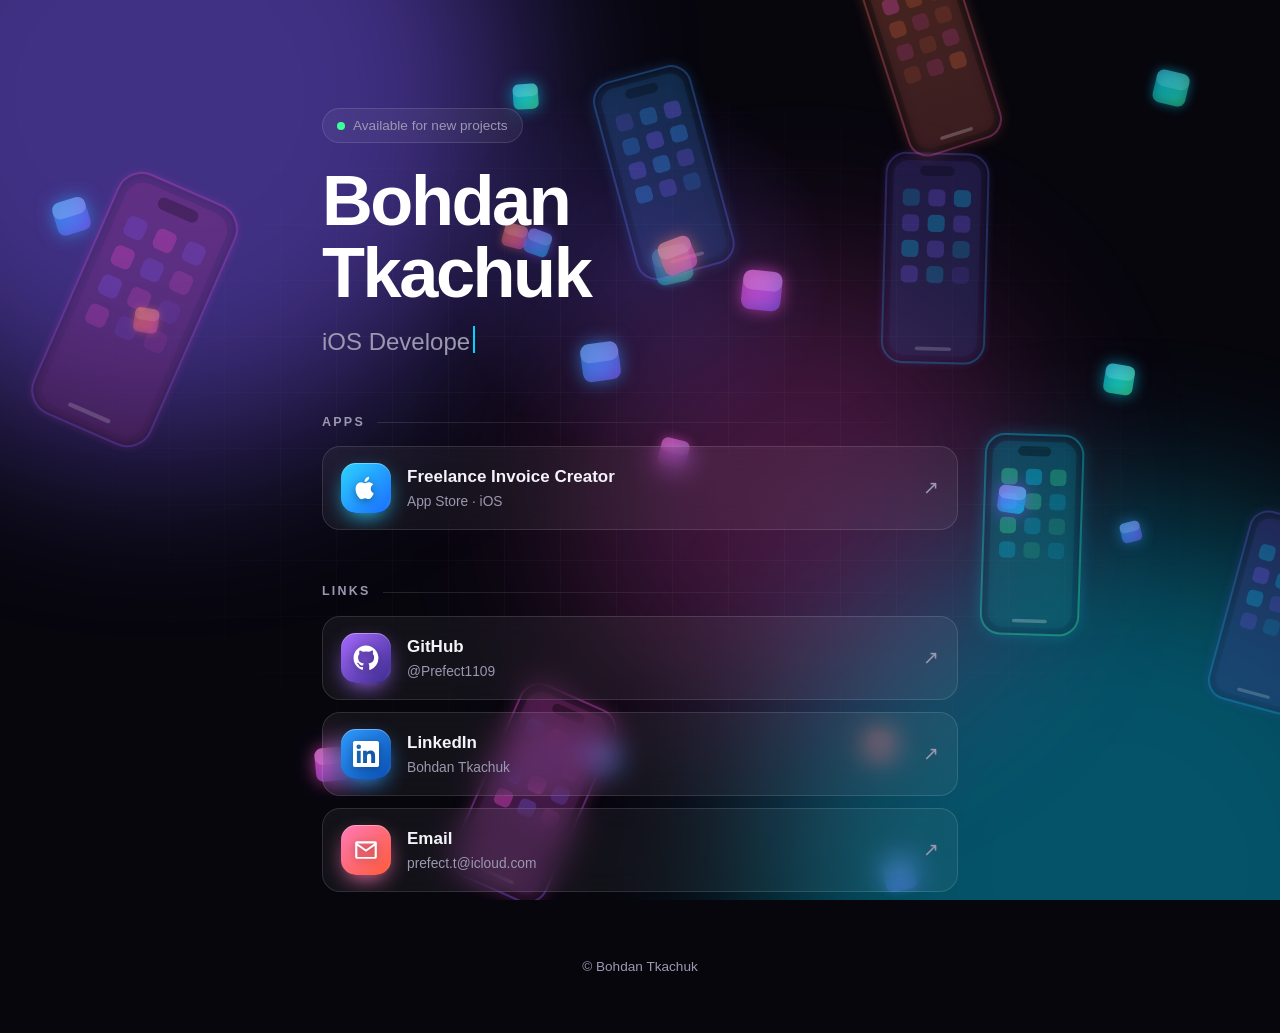
==== commit 20fd126b: "page update" ====
--- a/index.html
+++ b/index.html
@@ -1,717 +1,306 @@
 <!DOCTYPE html>
-<html class="no-js" lang="en">
+<html lang="en">
 <head>
-
-    <!--- basic page needs
-    ================================================== -->
-    <meta charset="utf-8">
-    <title>Epitome</title>
-    <meta name="description" content="">
-    <meta name="author" content="">
-
-    <!-- mobile specific metas
-    ================================================== -->
-    <meta name="viewport" content="width=device-width, initial-scale=1">
-
-    <!-- CSS
-    ================================================== -->
-    <link rel="stylesheet" href="css/base.css">
-    <link rel="stylesheet" href="css/vendor.css">
-    <link rel="stylesheet" href="css/main.css">
-
-    <!-- script
-    ================================================== -->
-    <script src="js/modernizr.js"></script>
-    <script src="js/pace.min.js"></script>
-
-    <!-- favicons
-    ================================================== -->
-    <link rel="apple-touch-icon" sizes="180x180" href="apple-touch-icon.png">
-    <link rel="icon" type="image/png" sizes="32x32" href="favicon-32x32.png">
-    <link rel="icon" type="image/png" sizes="16x16" href="favicon-16x16.png">
-    <link rel="manifest" href="site.webmanifest">
-
+  <meta charset="utf-8">
+  <title>Bohdan Tkachuk — iOS Developer</title>
+  <meta name="description" content="Bohdan Tkachuk — iOS developer. Apps, LinkedIn and GitHub.">
+  <meta name="viewport" content="width=device-width, initial-scale=1">
+  <meta name="theme-color" content="#07060d">
+  <style>
+    :root {
+      --bg:#07060d; --fg:#f4f3fa; --muted:#9b98b0;
+      --glass:rgba(255,255,255,.05); --line:rgba(255,255,255,.12);
+      --a:#7c5cff; --b:#00d4ff; --c:#ff4fd8;
+    }
+    * { box-sizing:border-box; }
+    html { scroll-behavior:smooth; }
+    body {
+      margin:0; min-height:100vh; background:var(--bg); color:var(--fg); overflow-x:hidden;
+      font:17px/1.55 -apple-system, BlinkMacSystemFont, "SF Pro Display", "Segoe UI", Roboto, sans-serif;
+    }
+
+    /* animated background */
+    .bg { position:fixed; inset:0; z-index:-2; overflow:hidden; }
+    .blob { position:absolute; width:55vmax; height:55vmax; border-radius:50%; filter:blur(90px); opacity:.5; will-change:transform; }
+    .blob.one { background:var(--a); top:-20vmax; left:-15vmax; animation:float1 18s ease-in-out infinite alternate; }
+    .blob.two { background:var(--b); bottom:-25vmax; right:-15vmax; opacity:.38; animation:float2 22s ease-in-out infinite alternate; }
+    .blob.three { background:var(--c); top:30%; left:45%; width:35vmax; height:35vmax; opacity:.25; animation:float3 26s ease-in-out infinite alternate; }
+    @keyframes float1 { to { transform:translate(25vmax,18vmax) scale(1.2); } }
+    @keyframes float2 { to { transform:translate(-22vmax,-15vmax) scale(.85); } }
+    @keyframes float3 { to { transform:translate(-18vmax,12vmax) scale(1.3); } }
+    .grid {
+      position:fixed; inset:0; z-index:-1; pointer-events:none;
+      background-image:linear-gradient(var(--line) 1px, transparent 1px), linear-gradient(90deg, var(--line) 1px, transparent 1px);
+      background-size:56px 56px; opacity:.25;
+      -webkit-mask-image:radial-gradient(ellipse at center, #000 20%, transparent 75%);
+              mask-image:radial-gradient(ellipse at center, #000 20%, transparent 75%);
+    }
+    #fx { position:fixed; inset:0; width:100%; height:100%; z-index:-1; pointer-events:none; }
+    .cursor-glow {
+      position:fixed; width:420px; height:420px; border-radius:50%; pointer-events:none; z-index:-1;
+      background:radial-gradient(circle, rgba(124,92,255,.22), transparent 65%);
+      transform:translate(-50%,-50%); left:50%; top:30%; transition:opacity .3s;
+    }
+
+    main { max-width:680px; margin:0 auto; padding:clamp(56px,12vh,120px) 22px 56px; }
+
+    /* hero */
+    .badge {
+      display:inline-flex; align-items:center; gap:8px; padding:6px 14px; border-radius:99px;
+      background:var(--glass); border:1px solid var(--line); backdrop-filter:blur(10px);
+      font-size:.85rem; color:var(--muted); margin-bottom:22px;
+    }
+    .dot { width:8px; height:8px; border-radius:50%; background:#3dff9a; box-shadow:0 0 0 0 rgba(61,255,154,.7); animation:pulse 2s infinite; }
+    @keyframes pulse { 70% { box-shadow:0 0 0 10px rgba(61,255,154,0); } 100% { box-shadow:0 0 0 0 rgba(61,255,154,0); } }
+
+    h1 {
+      font-size:clamp(2.6rem,9vw,4.4rem); line-height:1.02; letter-spacing:-.035em; margin:0 0 14px; font-weight:800;
+      background:linear-gradient(110deg, #fff 20%, var(--b) 40%, var(--a) 60%, var(--c) 80%, #fff);
+      background-size:250% 100%; -webkit-background-clip:text; background-clip:text; color:transparent;
+      animation:shine 6s linear infinite;
+    }
+    @keyframes shine { to { background-position:-250% 0; } }
+    .role { font-size:clamp(1.15rem,3.5vw,1.5rem); color:var(--muted); margin:0 0 6px; min-height:1.6em; }
+    .caret { display:inline-block; width:2px; height:1.1em; background:var(--b); margin-left:3px; vertical-align:-3px; animation:blink 1s steps(1) infinite; }
+    @keyframes blink { 50% { opacity:0; } }
+
+    h2 {
+      font-size:.78rem; text-transform:uppercase; letter-spacing:.18em; color:var(--muted);
+      margin:52px 0 14px; display:flex; align-items:center; gap:12px;
+    }
+    h2::after { content:""; flex:1; height:1px; background:linear-gradient(90deg, var(--line), transparent); }
+
+    /* cards */
+    .list { display:grid; gap:12px; perspective:900px; }
+    a.item {
+      position:relative; display:flex; align-items:center; gap:16px; padding:16px 18px; border-radius:18px;
+      background:var(--glass); border:1px solid var(--line); backdrop-filter:blur(14px); -webkit-backdrop-filter:blur(14px);
+      color:var(--fg); text-decoration:none; overflow:hidden;
+      transition:transform .25s ease, border-color .25s, box-shadow .25s;
+      transform-style:preserve-3d; will-change:transform;
+    }
+    a.item::before { /* spotlight following mouse */
+      content:""; position:absolute; inset:0; opacity:0; transition:opacity .3s; pointer-events:none;
+      background:radial-gradient(260px circle at var(--mx,50%) var(--my,50%), rgba(124,92,255,.28), transparent 70%);
+    }
+    a.item:hover { border-color:rgba(124,92,255,.7); box-shadow:0 12px 40px -12px rgba(124,92,255,.55); }
+    a.item:hover::before { opacity:1; }
+    a.item:focus-visible { outline:2px solid var(--b); outline-offset:3px; }
+    .ico {
+      --g1:var(--a); --g2:var(--b);
+      position:relative; flex:none; width:50px; height:50px; border-radius:15px; display:grid; place-items:center;
+      background:linear-gradient(135deg, var(--g1), var(--g2));
+      box-shadow:0 8px 22px -6px var(--g1), inset 0 1px 0 rgba(255,255,255,.35);
+      transition:transform .45s cubic-bezier(.34,1.56,.64,1), box-shadow .3s;
+    }
+    .ico::before { /* spinning glow ring */
+      content:""; position:absolute; inset:-3px; border-radius:18px; z-index:-1; opacity:0; transition:opacity .3s;
+      background:conic-gradient(from 0deg, var(--g1), var(--g2), var(--c), var(--g1));
+      filter:blur(6px); animation:spin 3s linear infinite paused;
+    }
+    .ico::after { /* shine sweep */
+      content:""; position:absolute; inset:0; border-radius:inherit; overflow:hidden;
+      background:linear-gradient(115deg, transparent 35%, rgba(255,255,255,.55) 50%, transparent 65%);
+      background-size:250% 100%; background-position:150% 0; transition:background-position .7s;
+    }
+    a.item:hover .ico { transform:scale(1.14) rotate(-8deg); box-shadow:0 12px 30px -4px var(--g1), inset 0 1px 0 rgba(255,255,255,.4); }
+    a.item:hover .ico::before { opacity:.9; animation-play-state:running; }
+    a.item:hover .ico::after { background-position:-50% 0; }
+    .ico svg { position:relative; z-index:1; width:26px; height:26px; fill:#fff; filter:drop-shadow(0 2px 4px rgba(0,0,0,.35)); animation:bob 3.6s ease-in-out infinite; }
+    a.item:hover .ico svg { animation:wiggle .6s ease; }
+    .ico.apple    { --g1:#8e8e93; --g2:#2c2c2e; }
+    .ico.store    { --g1:#2dd4ff; --g2:#1a6bff; }
+    .ico.github   { --g1:#a66bff; --g2:#3b2a8f; }
+    .ico.linkedin { --g1:#2f9bff; --g2:#0a4fb3; }
+    .ico.mail     { --g1:#ff7ab8; --g2:#ff5a36; }
+    @keyframes spin { to { transform:rotate(360deg); } }
+    @keyframes bob { 50% { transform:translateY(-2px); } }
+    @keyframes wiggle { 25% { transform:rotate(-14deg) scale(1.1); } 55% { transform:rotate(10deg) scale(1.1); } 100% { transform:rotate(0); } }
+    .txt { flex:1; min-width:0; }
+    .txt b { display:block; font-weight:650; }
+    .txt small { color:var(--muted); font-size:.86rem; overflow:hidden; text-overflow:ellipsis; white-space:nowrap; display:block; }
+    .arrow { color:var(--muted); transition:transform .25s, color .25s; font-size:1.2rem; }
+    a.item:hover .arrow { transform:translate(4px,-4px); color:var(--fg); }
+
+    footer { margin-top:64px; color:var(--muted); font-size:.85rem; text-align:center; }
+
+    /* entrance animation */
+    .reveal { opacity:0; transform:translateY(24px); animation:in .8s cubic-bezier(.2,.8,.2,1) forwards; animation-delay:calc(var(--i,0) * 110ms + 100ms); }
+    @keyframes in { to { opacity:1; transform:none; } }
+
+    @media (prefers-reduced-motion: reduce) {
+      *, *::before, *::after { animation-duration:.001s !important; animation-iteration-count:1 !important; transition:none !important; }
+    }
+  </style>
 </head>
-
-<body id="top">
-
-    <div id="preloader">
-        <div id="loader"></div>
+<body>
+  <div class="bg"><div class="blob one"></div><div class="blob two"></div><div class="blob three"></div></div>
+  <canvas id="fx"></canvas>
+  <div class="grid"></div>
+  <div class="cursor-glow" id="glow"></div>
+
+  <main>
+    <div class="badge reveal" style="--i:0"><span class="dot"></span> Available for new projects</div>
+    <h1 class="reveal" style="--i:1">Bohdan<br>Tkachuk</h1>
+    <p class="role reveal" style="--i:2"><span id="type"></span><span class="caret"></span></p>
+
+    <h2 class="reveal" style="--i:3">Apps</h2>
+    <div class="list">
+      <a class="item reveal" style="--i:4" href="https://apps.apple.com/us/app/freelance-invoice-creator/id6751070527" target="_blank" rel="noopener">
+        <span class="ico store"><svg viewBox="0 0 24 24"><path d="M16.37 12.6c-.03-2.6 2.13-3.85 2.23-3.91-1.21-1.77-3.1-2.01-3.77-2.04-1.6-.16-3.13.95-3.94.95-.82 0-2.07-.93-3.4-.9-1.75.03-3.36 1.02-4.26 2.58-1.82 3.15-.47 7.82 1.3 10.38.87 1.25 1.9 2.66 3.26 2.61 1.31-.05 1.8-.85 3.38-.85 1.58 0 2.03.85 3.4.82 1.41-.02 2.3-1.28 3.16-2.54 1-1.46 1.41-2.87 1.43-2.94-.03-.01-2.75-1.05-2.78-4.16zM13.76 4.96c.72-.87 1.2-2.08 1.07-3.29-1.04.04-2.29.69-3.04 1.56-.67.77-1.25 2-1.1 3.19 1.16.09 2.35-.59 3.07-1.46z"/></svg></span>
+        <span class="txt"><b>Freelance Invoice Creator</b><small>App Store · iOS</small></span>
+        <span class="arrow">↗</span>
+      </a>
     </div>
 
-    <!-- site header
-    ================================================== -->
-    <header class="s-header">
-
-        <div class="header-logo">
-            <a class="site-logo" href="index.html">
-                <img src="images/logo.svg" alt="Homepage">
-            </a>
-        </div>
-
-        <nav class="header-nav-wrap">
-            <ul class="header-main-nav">
-                <li class="current"><a class="smoothscroll" href="#intro" title="intro">Intro</a></li>
-                <li><a class="smoothscroll" href="#about" title="about">About</a></li>
-                <li><a class="smoothscroll" href="#services" title="services">Services</a></li>
-                <li><a class="smoothscroll" href="#works" title="works">Works</a></li>
-                <li><a class="smoothscroll" href="#contact" title="contact us">Say Hello</a></li>	
-            </ul>
-
-            <ul class="header-social">
-                <li><a href="#0"><i class="fab fa-facebook-f" aria-hidden="true"></i></a></li>
-                <li><a href="#0"><i class="fab fa-twitter" aria-hidden="true"></i></a></li>
-                <li><a href="#0"><i class="fab fa-dribbble" aria-hidden="true"></i></a></li>
-                <li><a href="#0"><i class="fab fa-behance" aria-hidden="true"></i></a></li>
-            </ul>
-        </nav>
-
-        <a class="header-menu-toggle" href="#"><span>Menu</span></a>
-
-    </header> <!-- end s-header -->
-
-
-    <!-- intro
-    ================================================== -->
-    <section id="intro" class="s-intro target-section">
-
-        <div class="row intro-content">
-
-            <div class="column large-9 mob-full intro-text">
-                <h3>Hello, I'm John Doe</h3>
-                <h1>
-                    Digital Designer <br>
-                    and Web Developer <br>
-                    Based In Somewhere.
-                </h1>
-            </div>
-
-            <div class="intro-scroll">
-                <a href="#about" class="intro-scroll-link smoothscroll">
-                    Scroll For More
-                </a>
-            </div>
-
-            <div class="intro-grid"></div>
-            <div class="intro-pic"></div>
-
-        </div> <!-- end row -->
-
-    </section> <!-- end intro -->
-
-
-    <!-- about
-    ================================================== -->
-    <section id="about" class="s-about target-section">
-
-        <div class="about-me">
-
-            <div class="row heading-block" data-aos="fade-up">
-                <div class="column large-full">
-                    <h2 class="section-heading">About Me</h2>
-                </div>
-            </div>
-
-            <div class="row about-me__content" data-aos="fade-up">
-                <div class="column large-full about-me__text">
-                    <p class="lead">
-                    Nulla aspernatur nam et accusantium. Tempore delectus dignissimos aut
-                    ab commodi. Labore et cupiditate temporibus odio debitis eaque. 
-                    Officia provident aut iste et dicta perferendis. Velit iure adipisci. 
-                    Molestiae qui fuga rerum facilis.
-                    </p>
-
-                    <p>
-                    Reprehenderit quia id facilis nihil odit perferendis fugiat quidem voluptas. 
-                    Non ratione tenetur. Quis earum quia deleniti fugit fugiat minus omnis. 
-                    Iure dolore dolorum. Aspernatur quos cumque ea dolorum nemo nihil 
-                    beatae magnam. Qui molestiae rem. Maxime enim provident ipsum reprehenderit tenetur. Et cupiditate 
-                    repellendus. Et modi ipsum aut harum. Ratione alias.
-                    </p>
-
-                    <p>
-                    Rerum consequatur dolore quae.
-                    Qui excepturi facilis quam quae quasi. Mollitia occaecati minus voluptas veniam.
-                    Qui excepturi facilis quam quae quasi. Mollitia occaecati minus voluptas veniam. Est est occaecati dolor 
-                    qui aut et eum. Aspernatur quos cumque ea dolorum nemo nihil 
-                    beatae magnam. Qui molestiae rem.
-                    </p>
-
-                    <p>
-                    Maxime enim provident ipsum reprehenderit tenetur. Et cupiditate 
-                    repellendus. Et modi ipsum aut harum. Ratione alias sed. Rerum 
-                    consequatur dolore quae. Qui excepturi facilis quam quae quasi. 
-                    Mollitia occaecati minus voluptas veniam. Est est occaecati dolor 
-                    qui aut et eum. Aspernatur quos cumque ea dolorum nemo nihil 
-                    beatae magnam. Qui molestiae rem. Aspernatur quos cumque ea dolorum 
-                    nemo nihil. Qui molestiae rem.
-                    </p>
-                </div>
-            </div>
-    
-            <div class="row about-me__buttons">
-                <div class="column large-half tab-full" data-aos="fade-up">
-                    <a href="#0" class="btn btn--stroke full-width">Hire Me</a>
-                </div>
-                <div class="column large-half tab-full" data-aos="fade-up">
-                    <a href="#0" class="btn btn--primary full-width">Download CV</a>
-                </div>
-            </div>
-
-        </div> <!-- end about-me -->
-
-        <div class="about-experience">
-
-            <div class="row heading-block" data-aos="fade-up">
-                <div class="column large-full">
-                    <h2 class="section-heading">Work & Education</h2>
-                </div>
-            </div>
-
-            <div class="row about-experience__timeline">
-
-                <div class="column large-half tab-full" data-aos="fade-up">
-                    <div class="timeline">
-
-                        <div class="timeline__icon-wrap">
-                            <span class="timeline__icon timeline__icon--work"></span>
-                        </div>
-
-                        <div class="timeline__block">
-                            <div class="timeline__bullet"></div>
-                            <div class="timeline__header">
-                                <p class="timeline__timeframe">July 2018 - Present</p>
-                                <h3 class="item-title">Awesome Studio</h3>
-                                <h5>Lead Designer</h5>
-                            </div>
-                            <div class="timeline__desc">
-                                <p>Lorem ipsum Occaecat do esse ex et dolor culpa nisi ex in magna consectetur nisi cupidatat laboris esse eiusmod deserunt aute do quis velit esse sed Ut proident cupidatat nulla esse cillum laborum occaecat nostrud sit dolor incididunt amet est occaecat nisi.</p>
-                            </div>
-                        </div>
-
-                        <div class="timeline__block">
-                            <div class="timeline__bullet"></div>
-                            <div class="timeline__header">
-                                <p class="timeline__timeframe">July 2017 - June 2018</p>
-                                <h3 class="item-title">Super Cool Agency</h3>
-                                <h5>Frontend Developer</h5>
-                            </div>
-                            <div class="timeline__desc">
-                                <p>Lorem ipsum Occaecat do esse ex et dolor culpa nisi ex in magna consectetur nisi cupidatat laboris esse eiusmod deserunt aute do quis velit esse sed Ut proident cupidatat nulla esse cillum laborum occaecat nostrud sit dolor incididunt amet est occaecat nisi.</p>
-                            </div>
-                        </div>
-
-                        <div class="timeline__block">
-                            <div class="timeline__bullet"></div>
-                            <div class="timeline__header">
-                                <p class="timeline__timeframe">March 2016 - June 2017</p>
-                                <h3 class="item-title">Epic Design Studio</h3>
-                                <h5>Frontend Developer</h5>
-                            </div>
-                            <div class="timeline__desc">
-                                <p>Lorem ipsum Occaecat do esse ex et dolor culpa nisi ex in magna consectetur nisi cupidatat laboris esse eiusmod deserunt aute do quis velit esse sed Ut proident cupidatat nulla esse cillum laborum occaecat nostrud sit dolor incididunt amet est occaecat nisi.</p>
-                            </div>
-                        </div>
-
-                    </div>
-                </div>
-
-                <div class="column large-half tab-full" data-aos="fade-up">
-                    <div class="timeline">
-
-                        <div class="timeline__icon-wrap">
-                            <span class="timeline__icon timeline__icon--education"></span>
-                        </div>
-
-                        <div class="timeline__block">
-                            <div class="timeline__bullet"></div>
-                            <div class="timeline__header">
-                                <p class="timeline__timeframe">July 2011 - June 2015</p>
-                                <h3 class="item-title">University of Life</h3>
-                                <h5>Master Degree</h5>
-                            </div>
-                            <div class="timeline__desc">
-                                <p>Lorem ipsum Occaecat do esse ex et dolor culpa nisi ex in magna consectetur nisi cupidatat laboris esse eiusmod deserunt aute do quis velit esse sed Ut proident cupidatat nulla esse cillum laborum occaecat nostrud sit dolor incididunt amet est occaecat nisi.</p>
-                            </div>
-                        </div>
-
-                        <div class="timeline__block">
-                            <div class="timeline__bullet"></div>
-                            <div class="timeline__header">
-                                <p class="timeline__timeframe">July 2009 - June 2011</p>
-                                <h3 class="item-title">State Design University</h3>
-                                <h5>Bachelor Degree</h5>
-                            </div>
-                            <div class="timeline__desc">
-                                <p>Lorem ipsum Occaecat do esse ex et dolor culpa nisi ex in magna consectetur nisi cupidatat laboris esse eiusmod deserunt aute do quis velit esse sed Ut proident cupidatat nulla esse cillum laborum occaecat nostrud sit dolor incididunt amet est occaecat nisi.</p>
-                            </div>
-                        </div>
-
-                        <div class="timeline__block">
-                            <div class="timeline__bullet"></div>
-                            <div class="timeline__header">
-                                <p class="timeline__timeframe">July 2005 - June 2009</p>
-                                <h3 class="item-title">School of Hard Knocks</h3>
-                                <h5>Bachelor Degree</h5>
-                            </div>
-                            <div class="timeline__desc">
-                                <p>Lorem ipsum Occaecat do esse ex et dolor culpa nisi ex in magna consectetur nisi cupidatat laboris esse eiusmod deserunt aute do quis velit esse sed Ut proident cupidatat nulla esse cillum laborum occaecat nostrud sit dolor incididunt amet est occaecat nisi.</p>
-                            </div>
-                        </div>
-
-                    </div>
-                </div>
-            </div>
-
-        </div> <!-- end about-experience -->
-
-    </section> <!-- end s-about -->
-
-
-    <!-- services
-    ================================================== -->
-    <section id="services" class="s-services ss-dark target-section">
-
-        <div class="shadow-overlay"></div>
-
-        <div class="row heading-block heading-block--center" data-aos="fade-up">
-            <div class="column large-full">
-                <h2 class="section-heading section-heading--centerbottom">Capabilities</h2>
-
-                <p class="section-desc">
-                    My passion and goal is to help you make your business standout.
-                </p>
-            </div>
-        </div> <!-- end heading-block -->
-
-        <div class="row services-list block-large-1-3 block-medium-1-2 block-tab-full">
-
-            <div class="column item-service" data-aos="fade-up">
-                <div class="item-service__content">
-                    <h4 class="item-title">Brand Identity</h4>
-                    <p>
-                    Sit ut cum molestiae. Dolore ducimus qui quasi. Fugiat consequatur sit vel illum vel et 
-                    a delectus. Vel sequi vitae voluptatem perspiciatis eligendi. Voluptatibus optio natus 
-                    asperiores est commodi amet quia architecto. Dolores necessitatibus et.
-                    </p>
-                </div>
-            </div>
-
-            <div class="column item-service" data-aos="fade-up">
-                <div class="item-service__content">
-                    <h4 class="item-title">Illustration</h4>
-                    <p>
-                    Sit ut cum molestiae. Dolore ducimus qui quasi. Fugiat consequatur sit vel illum vel et 
-                    a delectus. Vel sequi vitae voluptatem perspiciatis eligendi. Voluptatibus optio natus 
-                    asperiores est commodi amet quia architecto. Dolores necessitatibus et.
-                    </p>
-                </div>
-            </div>
-
-            <div class="column item-service" data-aos="fade-up">
-                <div class="item-service__content">
-                    <h4 class="item-title">Web Design</h4>
-                    <p>
-                    Sit ut cum molestiae. Dolore ducimus qui quasi. Fugiat consequatur sit vel illum vel et 
-                    a delectus. Vel sequi vitae voluptatem perspiciatis eligendi. Voluptatibus optio natus 
-                    asperiores est commodi amet quia architecto. Dolores necessitatibus et.
-                    </p>
-                </div>
-            </div>
-
-            <div class="column item-service" data-aos="fade-up">
-                <div class="item-service__content">
-                    <h4 class="item-title">Product Strategy</h4>
-                    <p>
-                    Sit ut cum molestiae. Dolore ducimus qui quasi. Fugiat consequatur sit vel illum vel et 
-                    a delectus. Vel sequi vitae voluptatem perspiciatis eligendi. Voluptatibus optio natus 
-                    asperiores est commodi amet quia architecto. Dolores necessitatibus et.
-                    </p>
-                </div>
-            </div>
-
-            <div class="column item-service" data-aos="fade-up">
-                <div class="item-service__content">
-                    <h4 class="item-title">UI/UX Design</h4>
-                    <p>
-                    Sit ut cum molestiae. Dolore ducimus qui quasi. Fugiat consequatur sit vel illum vel et 
-                    a delectus. Vel sequi vitae voluptatem perspiciatis eligendi. Voluptatibus optio natus 
-                    asperiores est commodi amet quia architecto. Dolores necessitatibus et.
-                    </p>
-                </div>
-            </div>
-
-            <div class="column item-service" data-aos="fade-up">
-                <div class="item-service__content">
-                    <h4 class="item-title">Mobile Design</h4>
-                    <p>
-                    Sit ut cum molestiae. Dolore ducimus qui quasi. Fugiat consequatur sit vel illum vel et 
-                    a delectus. Vel sequi vitae voluptatem perspiciatis eligendi. Voluptatibus optio natus 
-                    asperiores est commodi amet quia architecto. Dolores necessitatibus et.
-                    </p>
-                </div>
-            </div>
-
-        </div> <!-- end services-list -->
-
-    </section> <!-- end s-services -->
-
-
-    <!-- CTA
-    ================================================== -->
-    <section class="s-cta ss-dark">
-
-        <div class="row heading-block heading-block--center" data-aos="fade-up">
-            <div class="column large-full">
-                <h2 class="section-desc">
-                    Need a great reliable web hosting?
-                </h2>
-            </div>
-        </div> <!-- end heading-block -->
-
-        <div class="row cta-content" data-aos="fade-up">
-            <div class="column large-full">
-                <p>
-                We highly recommend <a href="https://www.dreamhost.com/r.cgi?287326">DreamHost</a>.
-                Powerful web and Wordpress hosting. Guaranteed.
-                Starting at $2.95 per month.
-                </p>
-
-                <a href="https://www.dreamhost.com/r.cgi?287326" class="btn full-width">Get Started</a>
-            </div>
-        </div> <!-- end ad-content -->
-
-    </section> <!-- end s-cta -->
-
-
-    <!-- works
-    ================================================== -->
-    <section id="works" class="s-works target-section">
-
-        <div class="row heading-block heading-block--center" data-aos="fade-up">
-            <div class="column large-full">
-                <h2 class="section-heading section-heading--centerbottom">Selected Works</h2>
-                <p class="section-desc">
-                    Here are some of my selected works I have done lately. Feel free to 
-                    check them out.
-                </p>
-            </div>
-        </div> <!-- end heading-block -->
-
-        <div class="masonry-wrap">
-
-            <div class="masonry">
-                <div class="grid-sizer"></div>
-    
-                <div class="masonry__brick" data-aos="fade-up">
-                    <div class="item-folio">
-                        <div class="item-folio__thumb">
-                            <a href="images/portfolio/gallery/g-city-building.jpg" class="thumb-link" title="Shutterbug" data-size="1050x700">
-                                <img src="images/portfolio/city-building.jpg" 
-                                     srcset="images/portfolio/city-building.jpg 1x, images/portfolio/city-building@2x.jpg 2x" alt="">
-                            </a>    
-                            <a href="https://www.behance.net/" class="item-folio__project-link" title="Project link" target="_blank"></a>
-                        </div>
-    
-                        <div class="item-folio__text">
-                            <h4 class="item-folio__title">
-                                City Building
-                            </h4>
-                            <p class="item-folio__cat">
-                                Branding
-                            </p>
-                        </div>
-    
-                        <div class="item-folio__caption">
-                            <p>Vero molestiae sed aut natus excepturi. Et tempora numquam. Temporibus iusto quo.Unde dolorem corrupti neque nisi.</p>
-                        </div>
-                    </div>
-                </div> <!-- end masonry__brick -->
-    
-                <div class="masonry__brick" data-aos="fade-up">
-                    <div class="item-folio">
-                        <div class="item-folio__thumb">
-                            <a href="images/portfolio/gallery/g-woodcraft.jpg" class="thumb-link" title="Woodcraft" data-size="1050x700">
-                                <img src="images/portfolio/woodcraft.jpg" 
-                                     srcset="images/portfolio/woodcraft.jpg 1x, images/portfolio/woodcraft@2x.jpg 2x" alt="">
-                            </a>
-                            <a href="https://www.behance.net/" class="item-folio__project-link" title="Project link" target="_blank"></a>
-                        </div>
-                        <div class="item-folio__text">
-                            <h4 class="item-folio__title">
-                                Woodcraft
-                            </h4>
-                            <p class="item-folio__cat">
-                                Web Design
-                            </p>
-                        </div>
-                        <div class="item-folio__caption">
-                            <p>Vero molestiae sed aut natus excepturi. Et tempora numquam. Temporibus iusto quo.Unde dolorem corrupti neque nisi.</p>
-                        </div>
-                    </div>
-                </div> <!-- end masonry__brick -->
-
-                <div class="masonry__brick" data-aos="fade-up">
-                    <div class="item-folio">
-                            
-                        <div class="item-folio__thumb">
-                            <a href="images/portfolio/gallery/g-beetle.jpg" class="thumb-link" title="The Beetle Car" data-size="1050x700">
-                                <img src="images/portfolio/the-beetle.jpg"
-                                     srcset="images/portfolio/the-beetle.jpg 1x, images/portfolio/the-beetle@2x.jpg 2x" alt="">
-                            </a>
-                            <a href="https://www.behance.net/" class="item-folio__project-link" title="Project link" target="_blank"></a>
-                        </div>
-                        <div class="item-folio__text">
-                            <h4 class="item-folio__title">
-                                The Beetle
-                            </h4>
-                            <p class="item-folio__cat">
-                                Web Development
-                            </p>
-                        </div>
-                        <div class="item-folio__caption">
-                            <p>Vero molestiae sed aut natus excepturi. Et tempora numquam. Temporibus iusto quo.Unde dolorem corrupti neque nisi.</p>
-                        </div>
-                    </div>
-                </div> <!-- end masonry__brick -->
-
-                <div class="masonry__brick" data-aos="fade-up">
-                    <div class="item-folio">
-                        <div class="item-folio__thumb">
-                            <a href="images/portfolio/gallery/g-shutterbug.jpg" class="thumb-link" title="Grow Green" data-size="1050x700">
-                                <img src="images/portfolio/shutterbug.jpg" 
-                                     srcset="images/portfolio/shutterbug.jpg 1x, images/portfolio/shutterbug@2x.jpg 2x" alt="">
-                            </a>
-                            <a href="https://www.behance.net/" class="item-folio__project-link" title="Project link" target="_blank"></a>
-                        </div>
-                        <div class="item-folio__text">
-                            <h4 class="item-folio__title">
-                                Shutterbug
-                            </h4>
-                            <p class="item-folio__cat">
-                                Branding
-                            </p>
-                        </div>
-                        <div class="item-folio__caption">
-                            <p>Vero molestiae sed aut natus excepturi. Et tempora numquam. Temporibus iusto quo.Unde dolorem corrupti neque nisi.</p>
-                        </div>
-                    </div>
-                </div> <!-- end masonry__brick -->
-
-                <div class="masonry__brick" data-aos="fade-up">
-                    <div class="item-folio">
-                            
-                        <div class="item-folio__thumb">
-                            <a href="images/portfolio/gallery/g-lamp.jpg" class="thumb-link" title="Guitarist" data-size="1050x700">
-                                <img src="images/portfolio/lamp.jpg" 
-                                     srcset="images/portfolio/lamp.jpg 1x, images/portfolio/lamp@2x.jpg 2x" alt="">
-                            </a>
-                            <a href="https://www.behance.net/" class="item-folio__project-link" title="Project link" target="_blank"></a>
-                        </div>
-                        <div class="item-folio__text">
-                            <h4 class="item-folio__title">
-                                Lamp
-                            </h4>
-                            <p class="item-folio__cat">
-                                Web Design
-                            </p>
-                        </div>
-                        <div class="item-folio__caption">
-                            <p>Vero molestiae sed aut natus excepturi. Et tempora numquam. Temporibus iusto quo.Unde dolorem corrupti neque nisi.</p>
-                        </div>
-                    </div>
-                </div> <!-- end masonry__brick -->
-        
-                <div class="masonry__brick" data-aos="fade-up">
-                    <div class="item-folio">
-                            
-                        <div class="item-folio__thumb">
-                            <a href="images/portfolio/gallery/g-fuji.jpg" class="thumb-link" title="Palmeira" data-size="1050x700">
-                                <img src="images/portfolio/fuji.jpg"
-                                     srcset="images/portfolio/fuji.jpg 1x, images/portfolio/fuji@2x.jpg 2x" alt="">
-                            </a>
-                            <a href="https://www.behance.net/" class="item-folio__project-link" title="Project link" target="_blank"></a>
-                        </div>
-                        <div class="item-folio__text">
-                            <h4 class="item-folio__title">
-                                Fuji
-                            </h4>
-                            <p class="item-folio__cat">
-                                Web Design
-                            </p>
-                        </div>
-                        <div class="item-folio__caption">
-                            <p>Vero molestiae sed aut natus excepturi. Et tempora numquam. Temporibus iusto quo.Unde dolorem corrupti neque nisi.</p>
-                        </div>
-                    </div>
-                </div> <!-- end masonry__brick -->
-
-            </div> <!-- end masonry -->
-
-        </div> <!-- end masonry-wrap -->
-
-    </section> <!-- end s-work -->
-
-
-    <!-- testimonies
-    ================================================== -->
-    <section class="s-testimonials">
-    
-        <div class="row testimonials" data-aos="fade-up">
-
-            <div class="column large-full testimonials__slider">
-
-                <div class="testimonials__slide">
-                    <p>Molestiae incidunt consequatur quis ipsa autem nam sit enim magni. Voluptas tempore rem. 
-                    Explicabo a quaerat sint autem dolore ducimus ut consequatur neque.  Nisi dolores quaerat fuga rem nihil nostrum.
-                    Laudantium quia consequatur molestias delectus culpa.</p>
-                    <div class="testimonials__info">
-                        <img src="images/avatars/user-02.jpg" alt="Author image" class="testimonials__avatar">
-                        <cite class="testimonials__cite">
-                            <strong>Tim Cook</strong>
-                            <span>CEO, Apple</span>
-                        </cite>
-                    </div>
-                </div> <!-- end testimonials__slide -->
-
-                <div class="testimonials__slide">
-                    <p>Excepturi nam cupiditate culpa doloremque deleniti repellat. Veniam quos repellat voluptas animi adipisci.
-                    Nisi eaque consequatur. Voluptatem dignissimos ut ducimus accusantium perspiciatis.
-                        Quasi voluptas eius distinctio. Atque eos maxime.</p>
-                    <div class="testimonials__info">
-                        <img src="images/avatars/user-01.jpg" alt="Author image" class="testimonials__avatar">
-                        <cite class="testimonials__cite">
-                            <strong>Sundar Pichai</strong>
-                            <span>CEO, Google</span>
-                        </cite>
-                    </div>
-                </div> <!-- end testimonials__slide -->
-
-                <div class="testimonials__slide">
-                    <p>Repellat dignissimos libero. Qui sed at corrupti expedita voluptas odit. Nihil ea quia nesciunt. Ducimus aut sed ipsam.  
-                    Autem eaque officia cum exercitationem sunt voluptatum accusamus. Quasi voluptas eius distinctio.
-                    Voluptatem dignissimos ut.</p>
-                    <div class="testimonials__info">
-                        <img src="images/avatars/user-04.jpg" alt="Author image" class="testimonials__avatar">
-                        <cite class="testimonials__cite">
-                            <strong>Satya Nadella</strong>
-                            <span>CEO, Microsoft</span>
-                        </cite>
-                    </div>
-                </div> <!-- end testimonials__slide -->
-                
-            </div> <!-- end testimonials__slider -->
-
-        </div> <!-- end testimonials -->
-
-    </section> <!-- end s-testimonials -->
-
-
-    <!-- contact
-    ================================================== -->
-    <section id="contact" class="s-contact ss-dark target-section">
-
-        <div class="row heading-block" data-aos="fade-up">
-            <div class="column large-full">
-                <h2 class="section-heading">Get In Touch</h2>
-            </div>
-        </div>
-
-        <div class="row contact-main" data-aos="fade-up">
-            <div class="column large-full">
-                <p class="contact-email">
-                    <a href="mailto:#0">hello@epitome.com</a>
-                </p>
-
-                <p class="section-desc">
-                I'm happy to connect, listen and help. Let's work together and build
-                something awesome. Let's turn your idea to an even greater product.
-                <a href="mailto:#0">Email Me</a>.
-                </p>
-            </div>
-        </div>
-
-        <div class="row contact-infos" data-aos="fade-up" data-aos-anchor=".contact-main">
-
-            <div class="column large-5 medium-full contact-phone">
-                <h4>Call Me</h4>
-                <a href="tel:197-543-2345">+197 543 2345</a>
-            </div>
-
-            <div class="column large-7 medium-full contact-social">
-                <h4>Social</h4>
-                <ul>
-                    <li><a href="#0" title="Facebook">Facebook</a></li>
-                    <li><a href="#0" title="Twitter">Twitter</a></li>
-                    <li><a href="#0" title="Instagram">Instagram</a></li>
-                </ul>
-            </div>
-
-        </div> <!-- end contact-infos -->
-
-    </section> <!-- end s-contact -->
-
-
-    <!-- footer
-    ================================================== -->
-    <footer>
-        <div class="row">
-            <div class="column large-full ss-copyright">
-                <span>© Copyright Epitome 2019</span> 
-                <span>Design by <a href="https://www.styleshout.com/">StyleShout</a></span>
-            </div>            
-
-            <div class="ss-go-top">
-                <a class="smoothscroll" title="Back to Top" href="#top"></a>
-            </div>
-        </div>
-    </footer>
-
-
-    <!-- photoswipe background
-    ================================================== -->
-    <div aria-hidden="true" class="pswp" role="dialog" tabindex="-1">
-
-        <div class="pswp__bg"></div>
-        <div class="pswp__scroll-wrap">
-
-            <div class="pswp__container">
-                <div class="pswp__item"></div>
-                <div class="pswp__item"></div>
-                <div class="pswp__item"></div>
-            </div>
-
-            <div class="pswp__ui pswp__ui--hidden">
-                <div class="pswp__top-bar">
-                    <div class="pswp__counter"></div><button class="pswp__button pswp__button--close" title="Close (Esc)"></button> <button class="pswp__button pswp__button--share" title=
-                    "Share"></button> <button class="pswp__button pswp__button--fs" title="Toggle fullscreen"></button> <button class="pswp__button pswp__button--zoom" title=
-                    "Zoom in/out"></button>
-                    <div class="pswp__preloader">
-                        <div class="pswp__preloader__icn">
-                            <div class="pswp__preloader__cut">
-                                <div class="pswp__preloader__donut"></div>
-                            </div>
-                        </div>
-                    </div>
-                </div>
-                <div class="pswp__share-modal pswp__share-modal--hidden pswp__single-tap">
-                    <div class="pswp__share-tooltip"></div>
-                </div><button class="pswp__button pswp__button--arrow--left" title="Previous (arrow left)"></button> <button class="pswp__button pswp__button--arrow--right" title=
-                "Next (arrow right)"></button>
-                <div class="pswp__caption">
-                    <div class="pswp__caption__center"></div>
-                </div>
-            </div>
-
-        </div>
-
-    </div><!-- end photoSwipe background -->
-
-
-    <!-- Java Script
-    ================================================== -->
-    <script src="js/jquery-3.2.1.min.js"></script>
-    <script src="js/plugins.js"></script>
-    <script src="js/main.js"></script>
-
-</body>+    <h2 class="reveal" style="--i:5">Links</h2>
+    <div class="list">
+      <a class="item reveal" style="--i:6" href="https://github.com/Prefect1109" target="_blank" rel="noopener">
+        <span class="ico github"><svg viewBox="0 0 24 24"><path d="M12 .5C5.7.5.5 5.7.5 12c0 5.1 3.3 9.4 7.9 10.9.6.1.8-.3.8-.6v-2c-3.2.7-3.9-1.5-3.9-1.5-.5-1.3-1.3-1.7-1.3-1.7-1-.7.1-.7.1-.7 1.2.1 1.8 1.2 1.8 1.2 1 1.8 2.8 1.3 3.4 1 .1-.8.4-1.3.7-1.6-2.6-.3-5.3-1.3-5.3-5.7 0-1.3.5-2.3 1.2-3.1-.1-.3-.5-1.5.1-3.1 0 0 1-.3 3.2 1.2a11 11 0 0 1 5.8 0c2.2-1.5 3.200-1.2 3.200-1.200.6 1.600.2 2.800.1 3.100.8.800 1.200 1.800 1.200 3.100 0 4.400-2.700 5.400-5.300 5.700.4.400.8 1.100.8 2.200v3.200c0 .3.2.7.8.6A11.500 11.500 0 0 0 23.500 12C23.500 5.700 18.300.5 12 .5z"/></svg></span>
+        <span class="txt"><b>GitHub</b><small>@Prefect1109</small></span>
+        <span class="arrow">↗</span>
+      </a>
+      <a class="item reveal" style="--i:7" href="https://www.linkedin.com/in/bogdan-tkachuk/" target="_blank" rel="noopener">
+        <span class="ico linkedin"><svg viewBox="0 0 24 24"><path d="M20.4 20.4h-3.600v-5.600c0-1.300 0-3-1.800-3s-2.100 1.400-2.100 2.900v5.700H9.300V9h3.400v1.600c.5-.9 1.600-1.800 3.400-1.800 3.600 0 4.300 2.400 4.300 5.500v6.100zM5.300 7.400a2.100 2.100 0 1 1 0-4.200 2.100 2.100 0 0 1 0 4.200zM7.100 20.400H3.600V9h3.500v11.400zM22.200 0H1.800C.8 0 0 .8 0 1.700v20.600c0 .9.8 1.700 1.800 1.700h20.400c1 0 1.800-.8 1.800-1.700V1.700C24 .8 23.200 0 22.200 0z"/></svg></span>
+        <span class="txt"><b>LinkedIn</b><small>Bohdan Tkachuk</small></span>
+        <span class="arrow">↗</span>
+      </a>
+      <a class="item reveal" style="--i:8" href="mailto:prefect.t@icloud.com">
+        <span class="ico mail"><svg viewBox="0 0 24 24"><path d="M2 5.500C2 4.700 2.700 4 3.500 4h17c.8 0 1.500.7 1.500 1.500v13c0 .8-.7 1.500-1.500 1.500h-17c-.8 0-1.500-.7-1.500-1.500v-13zm2.200.5L12 11.500 19.800 6H4.200zM20 8l-8 5.600L4 8v10.500h16V8z"/></svg></span>
+        <span class="txt"><b>Email</b><small>prefect.t@icloud.com</small></span>
+        <span class="arrow">↗</span>
+      </a>
+    </div>
+
+    <footer class="reveal" style="--i:9">© Bohdan Tkachuk</footer>
+  </main>
+
+  <script>
+    // typing effect
+    (function () {
+      var words = ["iOS Developer", "App Store publisher", "Building things for iPhone"];
+      var el = document.getElementById("type"), w = 0, c = 0, del = false;
+      if (window.matchMedia("(prefers-reduced-motion: reduce)").matches) { el.textContent = words[0]; return; }
+      function tick() {
+        var word = words[w];
+        el.textContent = word.slice(0, c);
+        if (!del && c === word.length) { del = true; return setTimeout(tick, 1600); }
+        if (del && c === 0) { del = false; w = (w + 1) % words.length; return setTimeout(tick, 350); }
+        c += del ? -1 : 1;
+        setTimeout(tick, del ? 30 : 70);
+      }
+      setTimeout(tick, 900);
+    })();
+
+
+    // living background: floating iPhones + app icons
+    (function () {
+      var cv = document.getElementById("fx"), ctx = cv.getContext("2d");
+      var reduce = window.matchMedia("(prefers-reduced-motion: reduce)").matches;
+      var W, H, dpr, items = [], mx = 0, my = 0, tx = 0, ty = 0, t = 0;
+      var PAL = [["#7c5cff", "#00d4ff"], ["#ff4fd8", "#7c5cff"], ["#00d4ff", "#3dff9a"], ["#ff7a45", "#ff4fd8"], ["#2f9bff", "#7c5cff"]];
+
+      function rr(x, y, w, h, r) {
+        ctx.beginPath();
+        ctx.moveTo(x + r, y); ctx.arcTo(x + w, y, x + w, y + h, r); ctx.arcTo(x + w, y + h, x, y + h, r);
+        ctx.arcTo(x, y + h, x, y, r); ctx.arcTo(x, y, x + w, y, r); ctx.closePath();
+      }
+
+      function size() {
+        dpr = Math.min(window.devicePixelRatio || 1, 2);
+        W = cv.width = innerWidth * dpr; H = cv.height = innerHeight * dpr;
+        items = [];
+        var phones = innerWidth < 700 ? 4 : 7, icons = innerWidth < 700 ? 10 : 18, i;
+        for (i = 0; i < phones; i++) items.push({
+          k: "phone", x: Math.random() * W, y: Math.random() * H, z: .35 + Math.random() * .65,
+          s: (70 + Math.random() * 60) * dpr, rot: (Math.random() - .5) * .9, vr: (Math.random() - .5) * .0016,
+          vy: -(.12 + Math.random() * .25) * dpr, ph: Math.random() * 6.28, pal: PAL[i % PAL.length]
+        });
+        for (i = 0; i < icons; i++) items.push({
+          k: "icon", x: Math.random() * W, y: Math.random() * H, z: .3 + Math.random() * .7,
+          s: (20 + Math.random() * 20) * dpr, rot: (Math.random() - .5) * .8, vr: (Math.random() - .5) * .003,
+          vy: -(.18 + Math.random() * .35) * dpr, ph: Math.random() * 6.28, pal: PAL[(i + 2) % PAL.length]
+        });
+        items.sort(function (a, b) { return a.z - b.z; });
+      }
+      addEventListener("resize", size); size();
+      addEventListener("pointermove", function (e) { tx = (e.clientX / innerWidth - .5); ty = (e.clientY / innerHeight - .5); });
+
+      function phone(it, x, y) {
+        var w = it.s, h = it.s * 2.05, r = w * .2;
+        ctx.save(); ctx.translate(x, y); ctx.rotate(it.rot + Math.sin(t * .5 + it.ph) * .08);
+        ctx.globalAlpha = .12 + it.z * .38;
+        // body glow
+        ctx.shadowColor = it.pal[0]; ctx.shadowBlur = 28 * dpr * it.z;
+        rr(-w / 2, -h / 2, w, h, r);
+        ctx.fillStyle = "rgba(10,9,20,.75)"; ctx.fill();
+        ctx.shadowBlur = 0;
+        ctx.lineWidth = 2 * dpr; var g = ctx.createLinearGradient(-w / 2, -h / 2, w / 2, h / 2);
+        g.addColorStop(0, it.pal[0]); g.addColorStop(1, it.pal[1]); ctx.strokeStyle = g; ctx.stroke();
+        // screen
+        var m = w * .07; rr(-w / 2 + m, -h / 2 + m, w - 2 * m, h - 2 * m, r * .75);
+        var sg = ctx.createLinearGradient(0, -h / 2, 0, h / 2);
+        sg.addColorStop(0, it.pal[0] + "55"); sg.addColorStop(1, it.pal[1] + "22"); ctx.fillStyle = sg; ctx.fill();
+        // dynamic island
+        rr(-w * .17, -h / 2 + m * 1.7, w * .34, w * .1, w * .05); ctx.fillStyle = "#000"; ctx.fill();
+        // mini app grid, pulsing
+        var cols = 3, rows = 4, cell = (w - 2 * m) / (cols + .6), gx = -w / 2 + m + cell * .4, gy = -h / 2 + m * 5;
+        for (var yy = 0; yy < rows; yy++) for (var xx = 0; xx < cols; xx++) {
+          var pu = .5 + .5 * Math.sin(t * 1.6 + it.ph + xx * .9 + yy * .7);
+          rr(gx + xx * cell * 1.05, gy + yy * cell * 1.05, cell * .7, cell * .7, cell * .2);
+          ctx.fillStyle = (xx + yy) % 2 ? it.pal[0] : it.pal[1]; ctx.globalAlpha = (.12 + it.z * .38) * (.35 + pu * .65); ctx.fill();
+        }
+        ctx.globalAlpha = .12 + it.z * .38;
+        // home indicator
+        rr(-w * .18, h / 2 - m * 2.2, w * .36, w * .035, w * .02); ctx.fillStyle = "rgba(255,255,255,.7)"; ctx.fill();
+        ctx.restore();
+      }
+
+      function icon(it, x, y) {
+        var s = it.s;
+        ctx.save(); ctx.translate(x, y); ctx.rotate(it.rot + Math.sin(t * .7 + it.ph) * .12);
+        ctx.globalAlpha = .15 + it.z * .5; ctx.shadowColor = it.pal[0]; ctx.shadowBlur = 18 * dpr * it.z;
+        rr(-s / 2, -s / 2, s, s, s * .225);
+        var g = ctx.createLinearGradient(-s / 2, -s / 2, s / 2, s / 2);
+        g.addColorStop(0, it.pal[0]); g.addColorStop(1, it.pal[1]); ctx.fillStyle = g; ctx.fill();
+        ctx.shadowBlur = 0; ctx.fillStyle = "rgba(255,255,255,.28)";
+        rr(-s / 2, -s / 2, s, s * .5, s * .225); ctx.fill();
+        ctx.restore();
+      }
+
+      function frame() {
+        t += .016; mx += (tx - mx) * .04; my += (ty - my) * .04;
+        ctx.clearRect(0, 0, W, H);
+        for (var i = 0; i < items.length; i++) {
+          var it = items[i];
+          it.y += it.vy * (reduce ? 0 : 1); it.rot += it.vr * (reduce ? 0 : 1);
+          var m = it.s * 2.5;
+          if (it.y < -m) { it.y = H + m; it.x = Math.random() * W; }
+          var x = it.x + Math.sin(t * .6 + it.ph) * 18 * dpr - mx * 90 * it.z * dpr;
+          var y = it.y + Math.cos(t * .5 + it.ph) * 12 * dpr - my * 90 * it.z * dpr;
+          (it.k === "phone" ? phone : icon)(it, x, y);
+        }
+        if (!reduce) requestAnimationFrame(frame);
+      }
+      frame();
+    })();
+
+    // cursor glow
+    var glow = document.getElementById("glow");
+    window.addEventListener("pointermove", function (e) {
+      glow.style.left = e.clientX + "px"; glow.style.top = e.clientY + "px";
+    });
+
+    // 3D tilt + spotlight on cards
+    document.querySelectorAll("a.item").forEach(function (card) {
+      card.addEventListener("pointermove", function (e) {
+        var r = card.getBoundingClientRect(), x = e.clientX - r.left, y = e.clientY - r.top;
+        card.style.setProperty("--mx", x + "px"); card.style.setProperty("--my", y + "px");
+        var rx = ((y / r.height) - .5) * -8, ry = ((x / r.width) - .5) * 8;
+        card.style.transform = "rotateX(" + rx + "deg) rotateY(" + ry + "deg) translateY(-2px)";
+      });
+      card.addEventListener("pointerleave", function () { card.style.transform = ""; });
+    });
+  </script>
+</body>
+</html>
